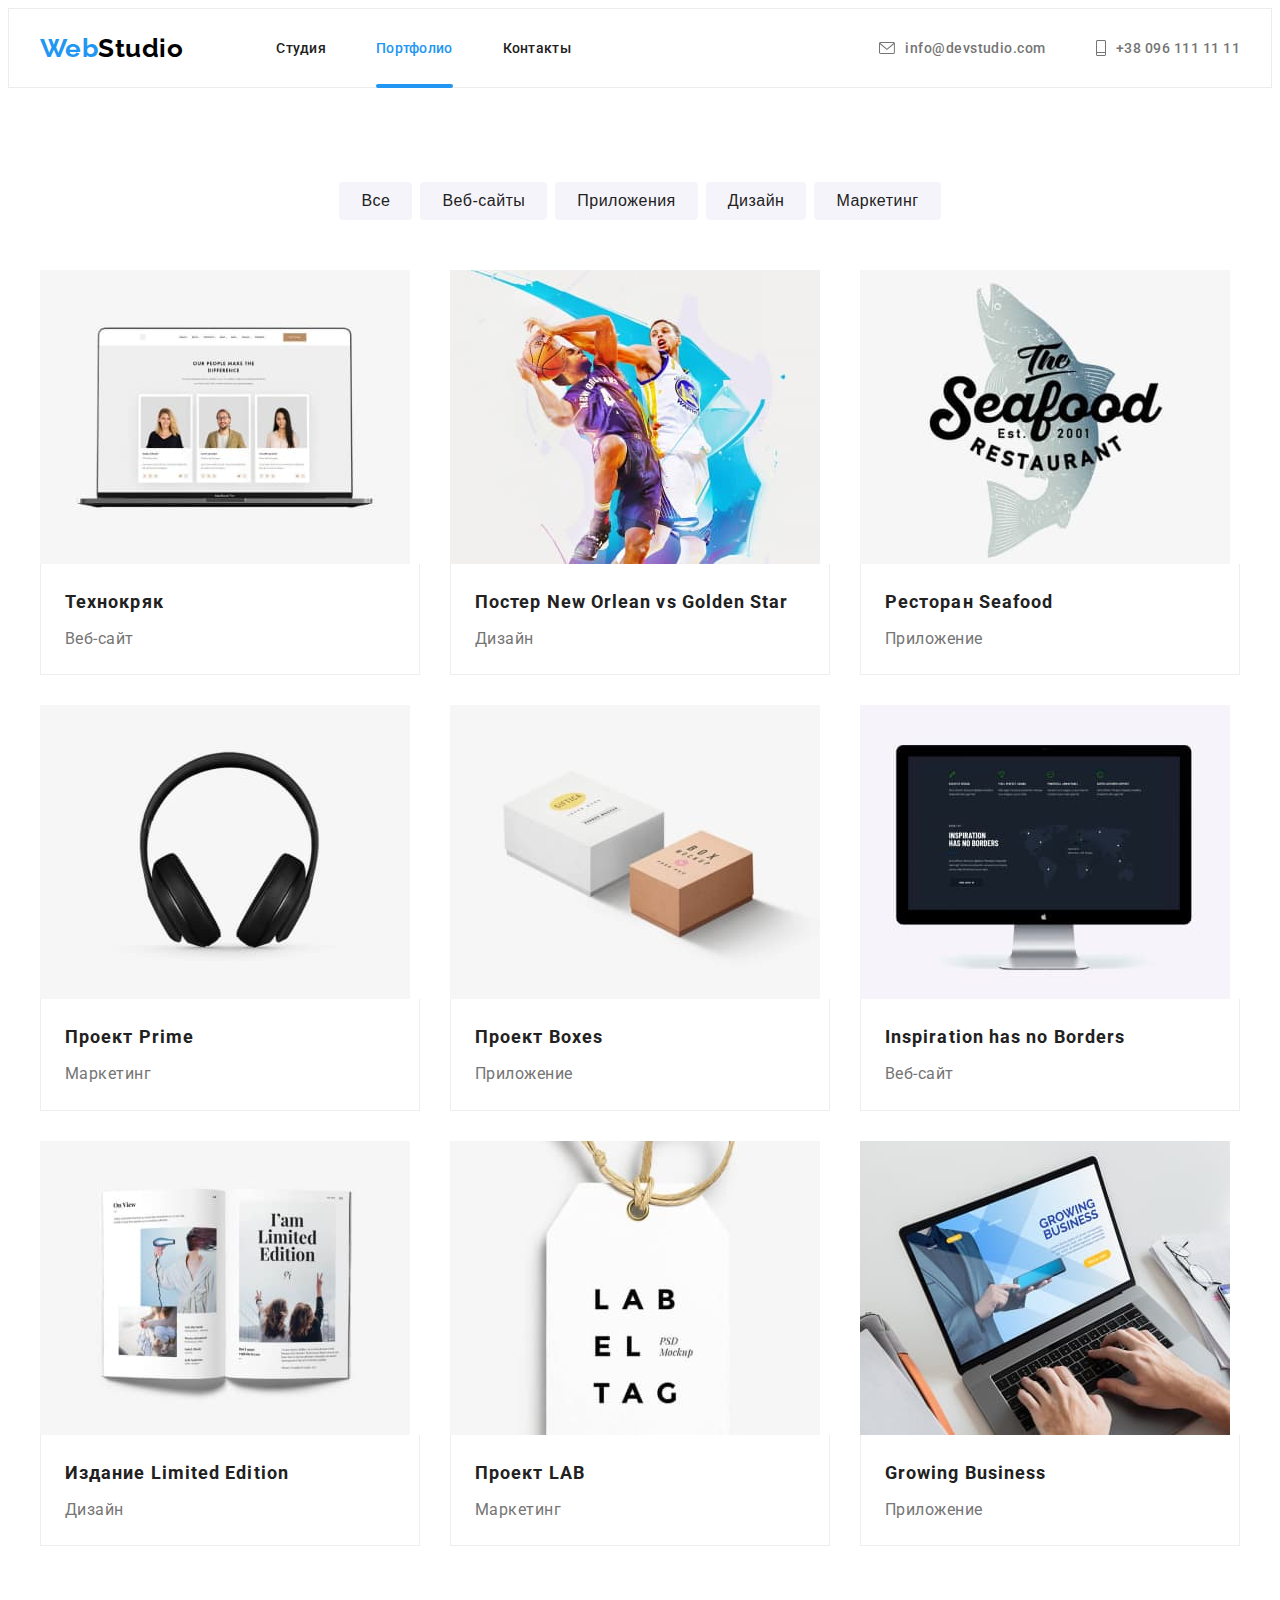
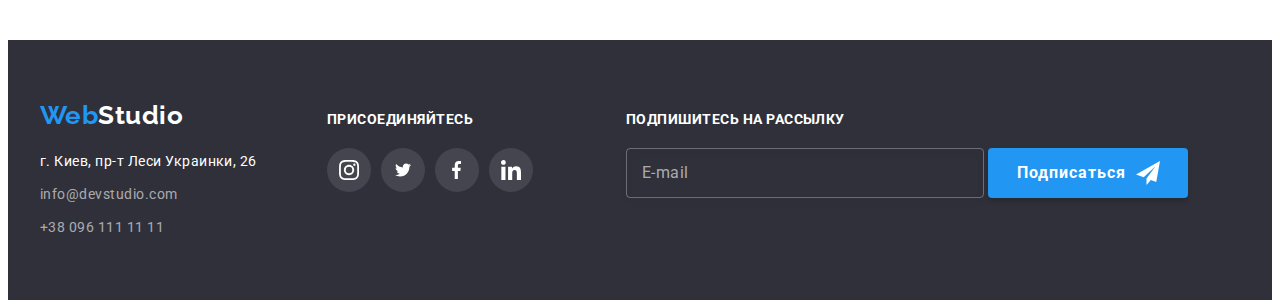
==== portfolio.html @ 3d997537 "v 0.83" ====
<!DOCTYPE html>
<html lang="ru">
  <head>
    <meta charset="UTF-8" />
    <meta http-equiv="X-UA-Compatible" content="IE=edge" />
    <meta name="viewport" content="width=device-width, initial-scale=1.0" />
    <title>Портфолио</title>
    <link rel="preconnect" href="https://fonts.gstatic.com" />
    <link
      href="https://fonts.googleapis.com/css2?family=Raleway:wght@700&family=Roboto:wght@400;500;700;900&display=swap"
      rel="stylesheet"
    />
    <link
      rel="stylesheet"
      href="https://cdnjs.cloudflare.com/ajax/libs/modern-normalize/1.0.0/modern-normalize.css"
      integrity="sha512-Zx6MlUMKSVJoQ+83OwhdILe8cSEsCzfqThJd7J/VA2UrK6Ctj85p+xzqfyuNXE5B1k25uUdmJ2OzItbBy9GHAQ=="
      crossorigin="anonymous"
    />
    <link rel="stylesheet" href="./css/main.min.css" />
  </head>
  <body>
    <header class="page-header">
      <div class="container page-header__container">
        <a class="logo page-header__logo" href="./" lang="en"
          ><span class="logo--color">Web</span>Studio</a
        >
        <nav>
          <ul class="navigation list">
            <li class="navigation__item">
              <a class="link" href="./index.html">Студия</a>
            </li>
            <li class="navigation__item">
              <a class="link active-menu" href="./portfolio.html">Портфолио</a>
            </li>
            <li class="navigation__item">
              <a class="link" href="">Контакты</a>
            </li>
          </ul>
        </nav>
        <ul class="list contact">
          <li class="contact__item">
            <a class="link contact__link" href="mailto:info@devstudio.com">
              <svg class="icon contact__icon" width="16" height="12">
                <use href="./images/icons.svg#envelope"></use>
              </svg>
              info@devstudio.com
            </a>
          </li>
          <li class="contact__item">
            <a class="link contact__link" href="tel:+380961111111">
              <svg class="icon contact__icon" width="10" height="16">
                <use href="./images/icons.svg#telephone"></use>
              </svg>
              +38 096 111 11 11
            </a>
          </li>
        </ul>
      </div>
    </header>
    <main>
      <section class="section section-portfolio">
        <div class="container">
          <h1 class="visually-hidden">Портфолио</h1>
          <!-- фильтр -->
          <ul class="filtr list">
            <li class="filtr__item">
              <button class="btn-common filtr__btn" type="button">Все</button>
            </li>
            <li class="filtr__item">
              <button class="btn-common filtr__btn" type="button">
                Веб-сайты
              </button>
            </li>
            <li class="filtr__item">
              <button class="btn-common filtr__btn" type="button">
                Приложения
              </button>
            </li>
            <li class="filtr__item">
              <button class="btn-common filtr__btn" type="button">
                Дизайн
              </button>
            </li>
            <li class="filtr__item">
              <button class="btn-common filtr__btn" type="button">
                Маркетинг
              </button>
            </li>
          </ul>
          <!-- Содержимое -->
          <ul class="cards list">
            <li class="cards__item">
              <a class="link portfolio__link" href="">
                <div class="portfolio__block-card">
                  <div class="portfolio__block-img">
                    <img
                      src="./images/Portfolio/Tehnokryak.jpg"
                      width="370"
                      height="294"
                      alt="Фотографии людей "
                    />
                    <div class="portfolio__thumb">
                      <p>
                        Технокряк это современная площадка распространения
                        коронавируса. Компании используют эту платформу для
                        цифрового шпионажа и атак на защищённые сервера
                        конкурентов.
                      </p>
                    </div>
                  </div>
                  <div class="portfolio__content">
                    <h2 class="portfolio__title">Технокряк</h2>
                    <p class="portfolio__category">Веб-сайт</p>
                  </div>
                </div>
              </a>
            </li>
            <li class="cards__item">
              <a class="link portfolio__link" href="">
                <div class="portfolio__block-card">
                  <div class="portfolio__block-img">
                    <img
                      src="./images/Portfolio/poster_New_Orlean_vs_Golden_Star.jpg"
                      width="370"
                      height="294"
                      alt="Два баскетбольных игрока борются за мяч"
                    />
                    <div class="portfolio__thumb">
                      <p></p>
                    </div>
                  </div>
                  <div class="portfolio__content">
                    <h2 class="portfolio__title">
                      Постер <span lang="en">New Orlean vs Golden Star</span>
                    </h2>
                    <p class="portfolio__category">Дизайн</p>
                  </div>
                </div>
              </a>
            </li>
            <li class="cards__item">
              <a class="link portfolio__link" href=""
                ><div class="portfolio__block-card">
                  <div class="portfolio__block-img">
                    <img
                      src="./images/Portfolio//restaurant_Seafood.jpg"
                      width="370"
                      height="294"
                      alt="Логотип ресторана"
                    />
                    <div class="portfolio__thumb">
                      <p></p>
                    </div>
                  </div>
                  <div class="portfolio__content">
                    <h2 class="portfolio__title">
                      Ресторан <span lang="en">Seafood</span>
                    </h2>
                    <p class="portfolio__category">Приложение</p>
                  </div>
                </div>
              </a>
            </li>
            <li class="cards__item">
              <a class="link portfolio__link" href=""
                ><div class="portfolio__block-card">
                  <div class="portfolio__block-img">
                    <img
                      src="./images/Portfolio/project_Prime.jpg"
                      width="370"
                      height="294"
                      alt="Изображены наушники"
                    />
                    <div class="portfolio__thumb">
                      <p></p>
                    </div>
                  </div>
                  <div class="portfolio__content">
                    <h2 class="portfolio__title">
                      Проект <span lang="en">Prime</span>
                    </h2>
                    <p class="portfolio__category">Маркетинг</p>
                  </div>
                </div>
              </a>
            </li>
            <li class="cards__item">
              <a class="link portfolio__link" href=""
                ><div class="portfolio__block-card">
                  <div class="portfolio__block-img">
                    <img
                      src="./images/Portfolio/project_Boxes.jpg"
                      width="370"
                      height="294"
                      alt="Изображены две коробки"
                    />
                    <div class="portfolio__thumb">
                      <p></p>
                    </div>
                  </div>
                  <div class="portfolio__content">
                    <h2 class="portfolio__title">
                      Проект <span lang="en">Boxes</span>
                    </h2>
                    <p class="portfolio__category">Приложение</p>
                  </div>
                </div>
              </a>
            </li>
            <li class="cards__item">
              <a class="link portfolio__link" href=""
                ><div class="portfolio__block-card">
                  <div class="portfolio__block-img">
                    <img
                      src="./images/Portfolio/Inspiration_has_no_Borders.jpg"
                      width="370"
                      height="294"
                      alt="Изображение монитора с открытым сайтом на экране"
                    />
                    <div class="portfolio__thumb">
                      <p></p>
                    </div>
                  </div>
                  <div class="portfolio__content">
                    <h2 class="portfolio__title" lang="en">
                      Inspiration has no Borders
                    </h2>
                    <p class="portfolio__category">Веб-сайт</p>
                  </div>
                </div>
              </a>
            </li>
            <li class="cards__item">
              <a class="link portfolio__link" href=""
                ><div class="portfolio__block-card">
                  <div class="portfolio__block-img">
                    <img
                      src="./images/Portfolio/publication_Limited_Edition.jpg"
                      width="370"
                      height="294"
                      alt="Изображение каталога"
                    />
                    <div class="portfolio__thumb">
                      <p></p>
                    </div>
                  </div>
                  <div class="portfolio__content">
                    <h2 class="portfolio__title">
                      Издание <span lang="en">Limited Edition</span>
                    </h2>
                    <p class="portfolio__category">Дизайн</p>
                  </div>
                </div>
              </a>
            </li>
            <li class="cards__item">
              <a class="link portfolio__link" href=""
                ><div class="portfolio__block-card">
                  <div class="portfolio__block-img">
                    <img
                      src="./images/Portfolio/project_LAB.jpg"
                      width="370"
                      height="294"
                      alt="Избражена бирка с названием проекта"
                    />
                    <div class="portfolio__thumb">
                      <p></p>
                    </div>
                  </div>
                  <div class="portfolio__content">
                    <h2 class="portfolio__title">
                      Проект <span lang="en">LAB</span>
                    </h2>
                    <p class="portfolio__category">Маркетинг</p>
                  </div>
                </div>
              </a>
            </li>
            <li class="cards__item">
              <a class="link portfolio__link" href=""
                ><div class="portfolio__block-card">
                  <div class="portfolio__block-img">
                    <img
                      src="./images/Portfolio/Growing_Business.jpg"
                      width="370"
                      height="294"
                      alt="Изображен ноутбук, а на экране открыт сайт компании"
                    />
                    <div class="portfolio__thumb">
                      <p></p>
                    </div>
                  </div>
                  <div class="portfolio__content">
                    <h2 class="portfolio__title" lang="en">Growing Business</h2>
                    <p class="portfolio__category">Приложение</p>
                  </div>
                </div>
              </a>
            </li>
          </ul>
        </div>
      </section>
    </main>
    <footer class="page-footer">
      <div class="container">
        <div>
          <a class="logo page-footer__logo" href="./index.html" lang="en"
            ><span class="logo--color">Web</span>Studio</a
          >
          <address>
            <ul class="list contact footer-contact">
              <li class="footer-contact__item">
                <a
                  class="link contact-map"
                  href="https://goo.gl/maps/H5AMoXvv3MAQ1Tp27"
                  target="_blank"
                  rel="noopener noreferrer"
                  >г. Киев, пр-т Леси Украинки, 26</a
                >
              </li>
              <li class="footer-contact__item">
                <a class="link" href="mailto:info@devstudio.com"
                  >info@devstudio.com</a
                >
              </li>
              <li class="footer-contact__item">
                <a class="link" href="tel:+380961111111">+38 096 111 11 11</a>
              </li>
            </ul>
          </address>
        </div>
        <div class="page-footer__join">
          <span class="upper-case page-footer__title">Присоединяйтесь</span>
          <ul class="social-links list">
            <li class="social-links__item">
              <a class="social-links__link link" href="">
                <svg class="icon section-team__icon" width="20" height="20">
                  <use href="./images/icons.svg#instagram"></use>
                </svg>
              </a>
            </li>
            <li class="social-links__item">
              <a class="social-links__link link" href="">
                <svg class="icon section-team__icon" width="20" height="16">
                  <use href="./images/icons.svg#twitter"></use>
                </svg>
              </a>
            </li>
            <li class="social-links__item">
              <a class="social-links__link link" href="">
                <svg class="icon section-team__icon" width="10" height="20">
                  <use href="./images/icons.svg#facebook"></use>
                </svg>
              </a>
            </li>
            <li class="social-links__item">
              <a class="social-links__link link" href="">
                <svg class="icon section-team__icon" width="20" height="20">
                  <use href="./images/icons.svg#linkedin"></use>
                </svg>
              </a>
            </li>
          </ul>
        </div>
        <div class="page-footer__subscribe">
          <span class="upper-case page-footer__title"
            >Подпишитесь на рассылку</span
          >
          <form class="subscribe__form">
            <label
              ><span class="subscribe__label subscribe__text">E-mail</span>
              <input
                type="email"
                name="subscribe"
                autocomplete="off"
                class="subscribe__field subscribe__text"
              />
            </label>
            <button type="submit" class="btn-accent">
              Подписаться
              <svg class="icon" width="24" height="24">
                <use href="./images/icons.svg#send"></use>
              </svg>
            </button>
          </form>
        </div>
      </div>
    </footer>
  </body>
</html>
---- css/main.min.css ----
.visually-hidden{position:absolute !important;clip:rect(1px 1px 1px 1px);clip:rect(1px, 1px, 1px, 1px);padding:0 !important;border:0 !important;height:1px !important;width:1px !important;overflow:hidden}html{-webkit-box-sizing:border-box;box-sizing:border-box}*::after,*::before{-webkit-box-sizing:inherit;box-sizing:inherit}body{font-family:'Roboto', 'arial', sans-serif;letter-spacing:0.03em;color:#757575}h1,h2,h3,h4,h5,h6,p{margin-top:0;margin-bottom:0}img{display:block;max-width:100%;height:auto}.list{padding-left:0;margin:0;list-style:none;font-style:normal}.link{text-decoration:none;color:inherit;-webkit-transition:color 250ms cubic-bezier(0.4, 0, 0.2, 1);transition:color 250ms cubic-bezier(0.4, 0, 0.2, 1)}.container{width:1200px;margin:0 auto;padding:0 15px}.upper-case{text-transform:uppercase}.btn-common{padding:6px 22px;min-height:38px;font-weight:500;font-size:16px;line-height:1.62;letter-spacing:0.03em;cursor:pointer;color:#212121;border:none;border-radius:4px;-webkit-transition:color 250ms cubic-bezier(0.4, 0, 0.2, 1);transition:color 250ms cubic-bezier(0.4, 0, 0.2, 1);background-color:#f5f4fa}.btn-common:focus,.btn-common:hover{color:#2196f3}.btn-accent{display:-webkit-inline-box;display:-ms-inline-flexbox;display:inline-flex;-webkit-box-align:center;-ms-flex-align:center;align-items:center;-webkit-box-pack:center;-ms-flex-pack:center;justify-content:center;padding:10px 0;width:200px;height:50px;font-family:Roboto;font-weight:700;font-size:16px;line-height:1.87;letter-spacing:0.06em;cursor:pointer;color:#ffffff;background-color:#2196f3;-webkit-box-shadow:0px 4px 4px rgba(0,0,0,0.15);box-shadow:0px 4px 4px rgba(0,0,0,0.15);border:none;border-radius:4px}.active-menu{position:relative;color:#2196f3}.active-menu::after{position:absolute;top:100%;left:0;content:'';width:100%;height:4px;background-color:#2196f3;border-radius:2px}.section{padding-top:94px;padding-bottom:94px}.icon{fill:currentColor;color:#afb1b8;-webkit-transition:color 250ms cubic-bezier(0.4, 0, 0.2, 1);transition:color 250ms cubic-bezier(0.4, 0, 0.2, 1)}.cards{display:-webkit-box;display:-ms-flexbox;display:flex;-webkit-box-align:center;-ms-flex-align:center;align-items:center;-webkit-box-pack:center;-ms-flex-pack:center;justify-content:center;-ms-flex-wrap:wrap;flex-wrap:wrap;margin-top:-30px;margin-left:-30px}.cards__item{margin-top:30px;margin-left:30px;-ms-flex-preferred-size:calc((100% - 90px) / 3);flex-basis:calc((100% - 90px) / 3)}.social-links{display:-webkit-box;display:-ms-flexbox;display:flex;-webkit-box-align:center;-ms-flex-align:center;align-items:center;-webkit-box-pack:center;-ms-flex-pack:center;justify-content:center}.social-links .link{display:-webkit-inline-box;display:-ms-inline-flexbox;display:inline-flex;-webkit-box-align:center;-ms-flex-align:center;align-items:center;-webkit-box-pack:center;-ms-flex-pack:center;justify-content:center;width:44px;height:44px;border-radius:50%;-webkit-transition:background-color 250ms cubic-bezier(0.4, 0, 0.2, 1);transition:background-color 250ms cubic-bezier(0.4, 0, 0.2, 1)}.social-links .link:hover,.social-links .link:focus{background-color:#2196f3;border-radius:50%}.social-links__item:not(:last-child){margin-right:10px}.logo{font-family:'Raleway', sans-serif;font-weight:700;font-size:26px;line-height:1.17;text-decoration:none}.logo--color{color:#2196f3}.navigation{display:-webkit-box;display:-ms-flexbox;display:flex;font-weight:500;font-size:14px;line-height:1.17;letter-spacing:0.02em;color:#212121}.navigation__item .link{padding:28px 0}.navigation__item:not(:last-child){margin-right:50px}.contact{display:-webkit-box;display:-ms-flexbox;display:flex;margin-left:auto;font-size:14px;font-weight:500;line-height:1.17}.contact__item{display:-webkit-box;display:-ms-flexbox;display:flex;-webkit-box-align:center;-ms-flex-align:center;align-items:center;-webkit-box-pack:center;-ms-flex-pack:center;justify-content:center}.contact__item:not(:last-child){margin-right:50px}.contact__link{display:-webkit-box;display:-ms-flexbox;display:flex;-webkit-box-align:center;-ms-flex-align:center;align-items:center;-webkit-box-pack:center;-ms-flex-pack:center;justify-content:center}.contact__link:hover,.contact__link:focus{color:#2196f3}.contact__icon{color:#757575;margin-right:10px}.contact__link:hover .contact__icon,.contact__link:focus .contact__icon{color:#2196f3}.contact__link:hover .contact__icon,.contact__link:focus .contact__icon{color:#2196f3}.page-header{border:1px solid #ececec;background-color:#ffffff}.page-header__container{display:-webkit-box;display:-ms-flexbox;display:flex;padding-top:24px;padding-bottom:24px;-webkit-box-align:center;-ms-flex-align:center;align-items:center}.page-header__logo{margin-right:93px;color:#000000}.page-footer__join{-ms-flex-preferred-size:206px;flex-basis:206px;margin-left:70px}.page-footer__join .social-links{margin-top:20px}.page-footer__join .social-links__item{background-color:rgba(255,255,255,0.1);border-radius:50%}.page-footer__subscribe{-ms-flex-preferred-size:570px;flex-basis:570px;margin-left:93px}.subscribe__form{position:relative;margin-top:20px}.subscribe__field{padding-left:79px;width:358px;height:50px;background:transparent;border:1px solid rgba(255,255,255,0.3);-webkit-box-sizing:border-box;box-sizing:border-box;-webkit-filter:drop-shadow(0px 4px 4px rgba(0,0,0,0.15));filter:drop-shadow(0px 4px 4px rgba(0,0,0,0.15));border-radius:4px;outline:none}.subscribe__label{position:absolute;top:0;left:0;-webkit-transform:translate(16px, 15px);transform:translate(16px, 15px)}.subscribe__text{font-size:16px;line-height:1.25;color:rgba(255,255,255,0.6)}.subscribe__form .icon{margin-left:10px}.page-footer{padding:60px 0;background-color:#2f303a}.page-footer .container{display:-webkit-box;display:-ms-flexbox;display:flex;-webkit-box-align:baseline;-ms-flex-align:baseline;align-items:baseline}.page-footer .icon{color:#ffffff}.page-footer__title{font-weight:bold;font-size:14px;line-height:16px;letter-spacing:1.14;color:#ffffff}.page-footer__logo{display:block;margin-bottom:20px;color:#ffffff}.footer-contact{display:-webkit-box;display:-ms-flexbox;display:flex;-webkit-box-orient:vertical;-webkit-box-direction:normal;-ms-flex-direction:column;flex-direction:column;font-weight:400;line-height:1.71;color:rgba(255,255,255,0.6)}.footer-contact__item:not(:last-child){margin-bottom:9px}.contact-map{color:#ffffff}.banner{display:-webkit-box;display:-ms-flexbox;display:flex;-webkit-box-align:center;-ms-flex-align:center;align-items:center;-webkit-box-pack:center;-ms-flex-pack:center;justify-content:center;padding:200px 0;text-align:center;max-width:1600px;height:600px;background-image:-webkit-gradient(linear, left top, right top, from(rgba(47,48,58,0.4)), to(rgba(47,48,58,0.4))),url("../images/banner.jpg");background-image:linear-gradient(to right, rgba(47,48,58,0.4), rgba(47,48,58,0.4)),url("../images/banner.jpg");background-position:center;background-size:cover;background-color:#2f303a}.banner .btn-accent{margin-top:30px}.studio-title__h1{max-width:696px;margin:0 auto;font-weight:900;font-size:44px;line-height:1.36;letter-spacing:0.06em;color:#ffffff}.studio-title__h2{margin-bottom:50px;font-size:36px;line-height:1.17;text-align:center;color:#212121}.studio-title__h3{font-size:14px;line-height:1.17;color:#212121}.section-advantages{padding-bottom:0px}.section-advantages .cards__item{-ms-flex-preferred-size:calc((100% - 120px) / 4);flex-basis:calc((100% - 120px) / 4)}.section-advantages__cards-thumb{padding:25px 0;margin-bottom:30px;max-width:270px;text-align:center;background-color:#f5f4fa}.section-advantages__cards-text{margin-top:10px;font-size:14px;line-height:1.71}.section-working .cards__item{position:relative}.section-working__thumb{position:absolute;left:0;bottom:0;padding:27px 0;width:100%;text-align:center;color:#ffffff;background-color:rgba(47,48,58,0.8)}.section-team{background-color:#f5f4fa}.section-team .studio-title__h3{margin-bottom:10px;text-align:center;font-weight:500;font-size:16px}.section-team .cards__item{-ms-flex-preferred-size:calc((100% - 120px) / 4);flex-basis:calc((100% - 120px) / 4);-webkit-box-shadow:0px 1px 3px rgba(0,0,0,0.12),0px 1px 1px rgba(0,0,0,0.14),0px 2px 1px rgba(0,0,0,0.2);box-shadow:0px 1px 3px rgba(0,0,0,0.12),0px 1px 1px rgba(0,0,0,0.14),0px 2px 1px rgba(0,0,0,0.2);border-radius:0px 0px 4px 4px;background-color:#ffffff}.section-team .link:hover .icon,.section-team .link:focus .icon{color:#ffffff}.section-team__block-info{padding:30px 32px}.section-team__text{margin-bottom:16px;text-align:center;font-size:16px;line-height:1.17}.section-clients .cards__item{-ms-flex-preferred-size:calc((100% - 180px) / 6);flex-basis:calc((100% - 180px) / 6)}.section-clients .link{display:-webkit-box;display:-ms-flexbox;display:flex;-webkit-box-align:center;-ms-flex-align:center;align-items:center;-webkit-box-pack:center;-ms-flex-pack:center;justify-content:center;padding:16px 0;border:1px solid #afb1b8;border-radius:4px;-webkit-transition:border-color 250ms cubic-bezier(0.4, 0, 0.2, 1);transition:border-color 250ms cubic-bezier(0.4, 0, 0.2, 1)}.section-clients .link:hover,.section-clients .link:focus{border-color:#2196f3}.section-clients .link:hover .icon,.section-clients .link:focus .icon{color:#2196f3}.backdrop{position:fixed;top:0;left:0;width:100%;height:100%;background:rgba(0,0,0,0.2);-webkit-transition:opacity,visibility,1000ms,1000ms cubic-bezier(0.4, 0, 0.2, 1),-webkit-transform 1000ms;transition:opacity,visibility,1000ms,1000ms cubic-bezier(0.4, 0, 0.2, 1),-webkit-transform 1000ms;transition:opacity,visibility,transform 1000ms,1000ms,1000ms cubic-bezier(0.4, 0, 0.2, 1);transition:opacity,visibility,transform 1000ms,1000ms,1000ms cubic-bezier(0.4, 0, 0.2, 1),-webkit-transform 1000ms}.backdrop.is-hidden{visibility:hidden;opacity:0;pointer-events:none;-webkit-transform:scale(0) rotate(-360deg);transform:scale(0) rotate(-360deg)}.modal{position:absolute;top:50%;left:50%;-webkit-transform:translate(-50%, -50%);transform:translate(-50%, -50%);padding:40px;width:528px;min-height:581px;background:#ffffff;-webkit-box-shadow:0px 1px 3px rgba(0,0,0,0.12),0px 1px 1px rgba(0,0,0,0.14),0px 2px 1px rgba(0,0,0,0.2);box-shadow:0px 1px 3px rgba(0,0,0,0.12),0px 1px 1px rgba(0,0,0,0.14),0px 2px 1px rgba(0,0,0,0.2);border-radius:4px}.modal .btn-accent{display:block;margin:0 auto;margin-top:30px;background:#2196f3;-webkit-box-shadow:none;box-shadow:none;-webkit-transition:-webkit-transform 250ms cubic-bezier(0.4, 0, 0.2, 1);transition:-webkit-transform 250ms cubic-bezier(0.4, 0, 0.2, 1);transition:transform 250ms cubic-bezier(0.4, 0, 0.2, 1);transition:transform 250ms cubic-bezier(0.4, 0, 0.2, 1), -webkit-transform 250ms cubic-bezier(0.4, 0, 0.2, 1)}.modal .btn-accent:hover,.modal .btn-accent:focus{background:#188ce8;-webkit-box-shadow:0px 4px 4px rgba(0,0,0,0.15);box-shadow:0px 4px 4px rgba(0,0,0,0.15);outline:none}.modal__btn{display:-webkit-box;display:-ms-flexbox;display:flex;-webkit-box-align:center;-ms-flex-align:center;align-items:center;-webkit-box-pack:center;-ms-flex-pack:center;justify-content:center;position:absolute;top:8px;right:8px;width:30px;height:30px;background:#ffffff;border:1px solid rgba(0,0,0,0.1);border-radius:50%;cursor:pointer;-webkit-transition:-webkit-transform 250ms cubic-bezier(0.4, 0, 0.2, 1);transition:-webkit-transform 250ms cubic-bezier(0.4, 0, 0.2, 1);transition:transform 250ms cubic-bezier(0.4, 0, 0.2, 1);transition:transform 250ms cubic-bezier(0.4, 0, 0.2, 1), -webkit-transform 250ms cubic-bezier(0.4, 0, 0.2, 1);outline:none}.icon__close{color:#000000}.modal__btn:hover .icon__close,.modal__btn:focus .icon__close{color:#2196f3}.modal__title{margin-bottom:12px;font-weight:bold;font-size:20px;line-height:1.15;text-align:center;color:#212121}.modal-form__list{margin-bottom:20px;font-size:12px;line-height:1.17;letter-spacing:0.01em;color:#757575}.modal-form__label{position:relative}.modal-form__label .icon{position:absolute;bottom:0;left:0;-webkit-transform:translate(12px, 2px);transform:translate(12px, 2px);color:#000000;-webkit-transition:-webkit-transform 250ms cubic-bezier(0.4, 0, 0.2, 1);transition:-webkit-transform 250ms cubic-bezier(0.4, 0, 0.2, 1);transition:transform 250ms cubic-bezier(0.4, 0, 0.2, 1);transition:transform 250ms cubic-bezier(0.4, 0, 0.2, 1), -webkit-transform 250ms cubic-bezier(0.4, 0, 0.2, 1)}.modal-form__field{margin-top:4px;padding-left:42px;width:100%;height:40px;border:1px solid rgba(33,33,33,0.2);-webkit-box-sizing:border-box;box-sizing:border-box;border-radius:4px;cursor:pointer;-webkit-transition:-webkit-transform 250ms cubic-bezier(0.4, 0, 0.2, 1);transition:-webkit-transform 250ms cubic-bezier(0.4, 0, 0.2, 1);transition:transform 250ms cubic-bezier(0.4, 0, 0.2, 1);transition:transform 250ms cubic-bezier(0.4, 0, 0.2, 1), -webkit-transform 250ms cubic-bezier(0.4, 0, 0.2, 1);outline:none}.modal-form__field:focus{border:1px solid #2196f3}.modal-form__field:focus ~ .icon{color:#2196f3}.modal-form__item:not(:last-child){margin-bottom:10px}.modal-form__comment{padding:12px 16px;width:100%;height:120px;resize:none;letter-spacing:0.01em}.checkbox__label{display:-webkit-box;display:-ms-flexbox;display:flex;-webkit-box-align:center;-ms-flex-align:center;align-items:center;-webkit-box-pack:center;-ms-flex-pack:center;justify-content:center;margin:0 auto;position:relative;width:-webkit-fit-content;width:-moz-fit-content;width:fit-content;font-size:14px;line-height:1.71;cursor:pointer}.checkbox__label .link{text-decoration:underline;color:#2196f3}.checkbox{position:absolute !important;clip:rect(1px 1px 1px 1px);clip:rect(1px, 1px, 1px, 1px);padding:0 !important;border:0 !important;height:1px !important;width:1px !important;overflow:hidden}.checkbox__custom{margin-right:8px;width:16px;height:15px;background-color:#ffffff;border:2px solid #212121;border-radius:2px}.checkbox:focus ~ .checkbox__custom{-webkit-box-shadow:0 0 0 2px #2196f3;box-shadow:0 0 0 2px #2196f3}.checkbox:checked ~ .checkbox__custom{opacity:0}.checkbox__sign{position:absolute;top:50%;left:0;-webkit-transform:translate(0, -50%);transform:translate(0, -50%);background:#2196f3;border-radius:2px;opacity:0;-webkit-transition:-webkit-transform 250ms cubic-bezier(0.4, 0, 0.2, 1);transition:-webkit-transform 250ms cubic-bezier(0.4, 0, 0.2, 1);transition:transform 250ms cubic-bezier(0.4, 0, 0.2, 1);transition:transform 250ms cubic-bezier(0.4, 0, 0.2, 1), -webkit-transform 250ms cubic-bezier(0.4, 0, 0.2, 1)}.checkbox:focus ~ .checkbox__sign{-webkit-box-shadow:0 0 0 2px #000000;box-shadow:0 0 0 2px #000000}.checkbox:checked ~ .checkbox__sign{opacity:1}.portfolio__title{margin-bottom:4px;font-size:18px;line-height:2;letter-spacing:0.06em;color:#212121}.portfolio__category{font-size:16px;line-height:1.88;color:#757575}.portfolio__content{padding:20px 24px;border:1px solid #eeeeee;border-top:none;background-color:#ffffff}.filtr{display:-webkit-box;display:-ms-flexbox;display:flex;-webkit-box-align:center;-ms-flex-align:center;align-items:center;-webkit-box-pack:center;-ms-flex-pack:center;justify-content:center;margin-bottom:50px}.filtr__btn{-webkit-transition:-webkit-box-shadow 250ms cubic-bezier(0.4, 0, 0.2, 1);transition:-webkit-box-shadow 250ms cubic-bezier(0.4, 0, 0.2, 1);transition:box-shadow 250ms cubic-bezier(0.4, 0, 0.2, 1);transition:box-shadow 250ms cubic-bezier(0.4, 0, 0.2, 1), -webkit-box-shadow 250ms cubic-bezier(0.4, 0, 0.2, 1)}.filtr__btn:hover,.filtr__btn:focus{-webkit-box-shadow:0px 3px 1px rgba(0,0,0,0.1),0px 1px 2px rgba(0,0,0,0.08),0px 2px 2px rgba(0,0,0,0.12);box-shadow:0px 3px 1px rgba(0,0,0,0.1),0px 1px 2px rgba(0,0,0,0.08),0px 2px 2px rgba(0,0,0,0.12)}.filtr__item:not(:last-child){margin-right:8px}.section-portfolio .cards__item{-webkit-transition:-webkit-box-shadow 250ms cubic-bezier(0.4, 0, 0.2, 1);transition:-webkit-box-shadow 250ms cubic-bezier(0.4, 0, 0.2, 1);transition:box-shadow 250ms cubic-bezier(0.4, 0, 0.2, 1);transition:box-shadow 250ms cubic-bezier(0.4, 0, 0.2, 1), -webkit-box-shadow 250ms cubic-bezier(0.4, 0, 0.2, 1)}.portfolio__block-img{position:relative;overflow:hidden}.portfolio__thumb{position:absolute;top:100%;left:0;-webkit-transition:-webkit-transform 250ms cubic-bezier(0.4, 0, 0.2, 1);transition:-webkit-transform 250ms cubic-bezier(0.4, 0, 0.2, 1);transition:transform 250ms cubic-bezier(0.4, 0, 0.2, 1);transition:transform 250ms cubic-bezier(0.4, 0, 0.2, 1), -webkit-transform 250ms cubic-bezier(0.4, 0, 0.2, 1);padding:63px 24px;width:100%;height:100%;font-size:18px;line-height:1.56;letter-spacing:0.03em;color:#ffffff;background:rgba(33,150,243,0.9)}.portfolio__link:hover .portfolio__thumb,.portfolio__link:focus .portfolio__thumb{-webkit-transform:translateY(-100%);transform:translateY(-100%)}.portfolio__link:hover .portfolio__block-card,.portfolio__link:focus .portfolio__block-card{-webkit-box-shadow:0px 1px 1px rgba(0,0,0,0.12),0px 4px 4px rgba(0,0,0,0.06),1px 4px 6px rgba(0,0,0,0.16);box-shadow:0px 1px 1px rgba(0,0,0,0.12),0px 4px 4px rgba(0,0,0,0.06),1px 4px 6px rgba(0,0,0,0.16)}
/*# sourceMappingURL=main.min.css.map */
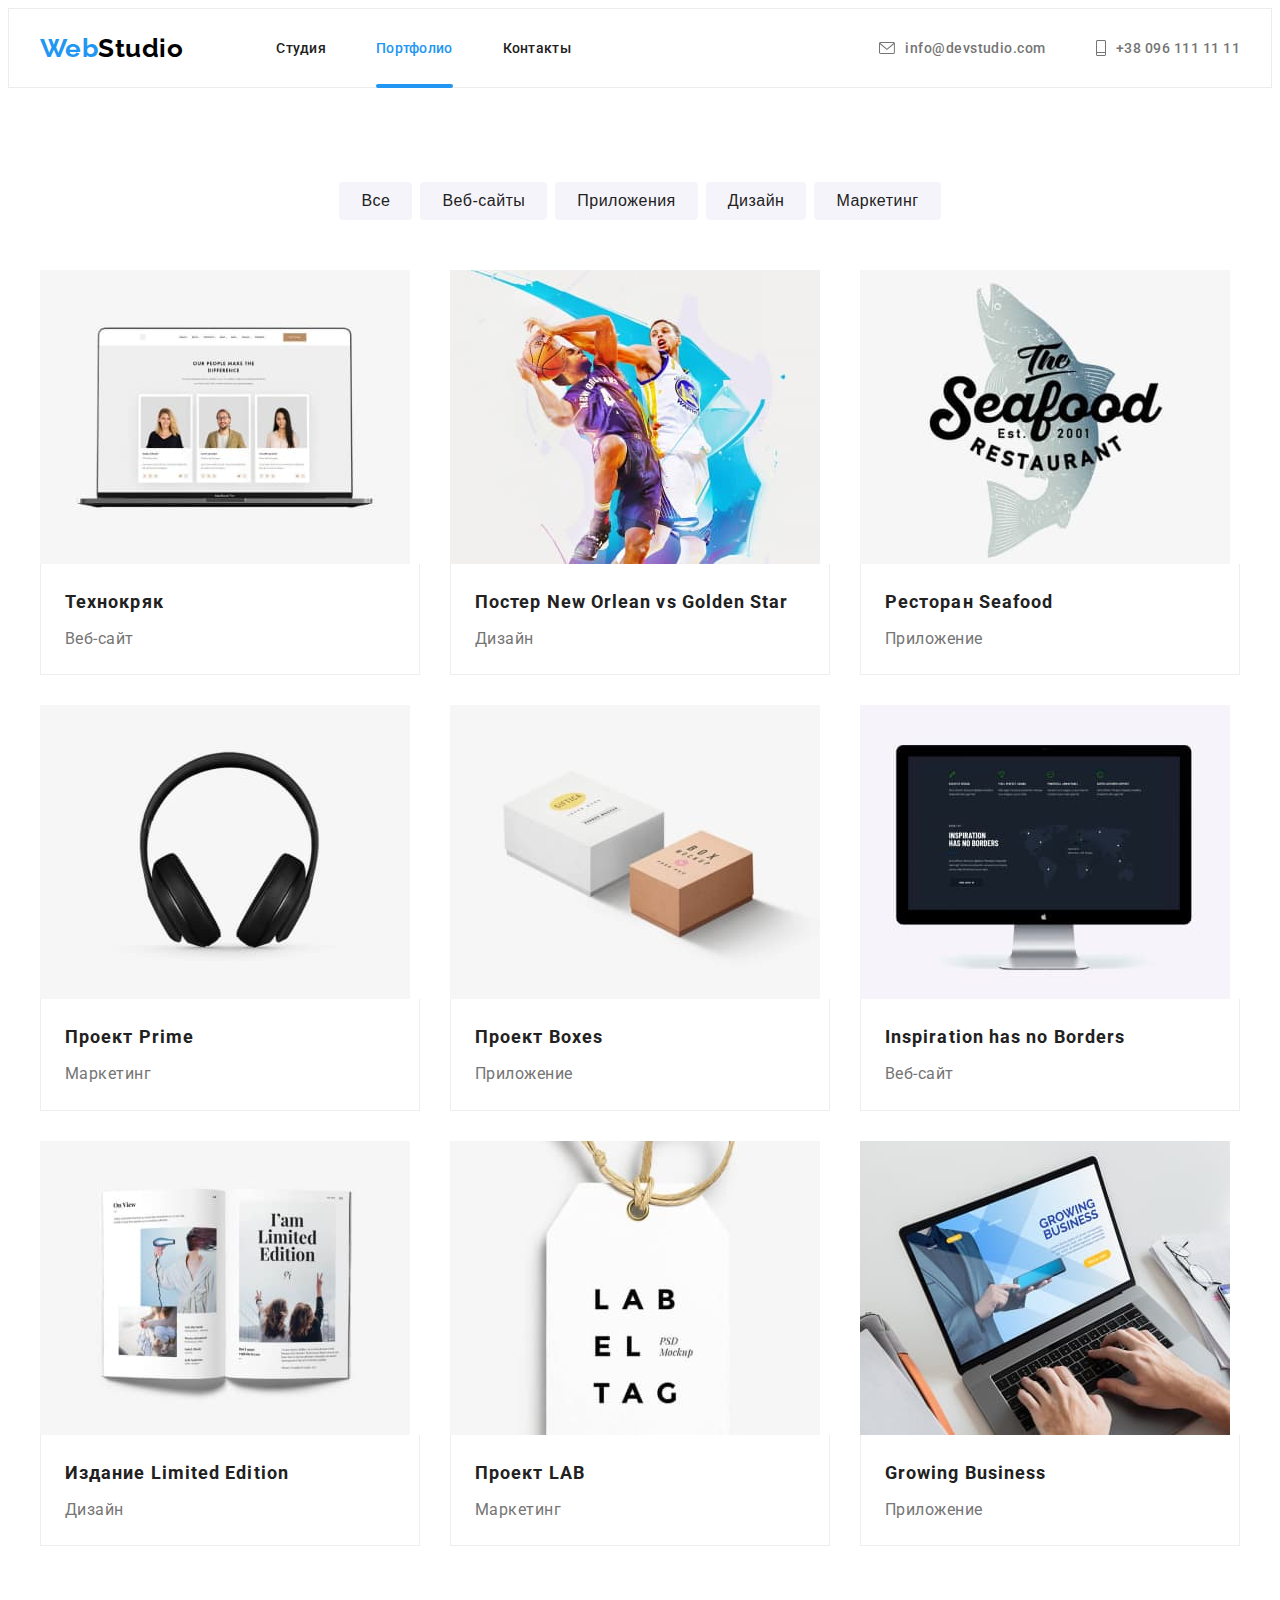
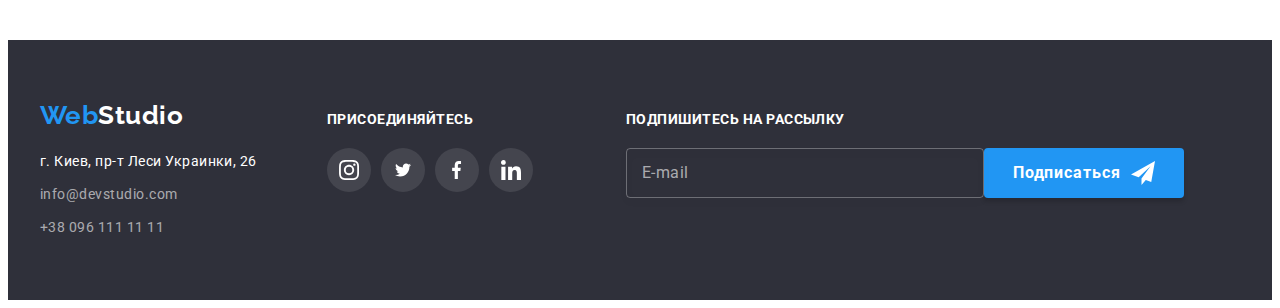
==== commit cf2e57ca: "v 0.99" ====
--- a/portfolio.html
+++ b/portfolio.html
@@ -20,35 +20,39 @@
   </head>
   <body>
     <header class="page-header">
-      <div class="container page-header__container">
-        <a class="logo page-header__logo" href="./" lang="en"
-          ><span class="logo--color">Web</span>Studio</a
+      <div class="page-header__container">
+        <a class="page-header__logo" href="./" lang="en"
+          >Web<span class="page-header__logo--color">Studio</span></a
         >
         <nav>
-          <ul class="navigation list">
+          <ul class="navigation__list">
             <li class="navigation__item">
-              <a class="link" href="./index.html">Студия</a>
+              <a class="navigation__link" href="./index.html">Студия</a>
             </li>
             <li class="navigation__item">
-              <a class="link active-menu" href="./portfolio.html">Портфолио</a>
+              <a
+                class="navigation__link navigation__link--selected"
+                href="./portfolio.html"
+                >Портфолио</a
+              >
             </li>
             <li class="navigation__item">
-              <a class="link" href="">Контакты</a>
+              <a class="navigation__link" href="">Контакты</a>
             </li>
           </ul>
         </nav>
-        <ul class="list contact">
+        <ul class="contact__list">
           <li class="contact__item">
-            <a class="link contact__link" href="mailto:info@devstudio.com">
-              <svg class="icon contact__icon" width="16" height="12">
+            <a class="contact__link" href="mailto:info@devstudio.com">
+              <svg class="contact__icon" width="16" height="12">
                 <use href="./images/icons.svg#envelope"></use>
               </svg>
               info@devstudio.com
             </a>
           </li>
           <li class="contact__item">
-            <a class="link contact__link" href="tel:+380961111111">
-              <svg class="icon contact__icon" width="10" height="16">
+            <a class="contact__link" href="tel:+380961111111">
+              <svg class="contact__icon" width="10" height="16">
                 <use href="./images/icons.svg#telephone"></use>
               </svg>
               +38 096 111 11 11
@@ -58,39 +62,31 @@
       </div>
     </header>
     <main>
-      <section class="section section-portfolio">
-        <div class="container">
+      <section class="portfolio">
+        <div class="portfolio__container">
           <h1 class="visually-hidden">Портфолио</h1>
           <!-- фильтр -->
-          <ul class="filtr list">
-            <li class="filtr__item">
-              <button class="btn-common filtr__btn" type="button">Все</button>
-            </li>
-            <li class="filtr__item">
-              <button class="btn-common filtr__btn" type="button">
-                Веб-сайты
-              </button>
-            </li>
-            <li class="filtr__item">
-              <button class="btn-common filtr__btn" type="button">
-                Приложения
-              </button>
-            </li>
-            <li class="filtr__item">
-              <button class="btn-common filtr__btn" type="button">
-                Дизайн
-              </button>
-            </li>
-            <li class="filtr__item">
-              <button class="btn-common filtr__btn" type="button">
-                Маркетинг
-              </button>
+          <ul class="filtr__list">
+            <li class="filtr__item">
+              <button class="filtr__btn" type="button">Все</button>
+            </li>
+            <li class="filtr__item">
+              <button class="filtr__btn" type="button">Веб-сайты</button>
+            </li>
+            <li class="filtr__item">
+              <button class="filtr__btn" type="button">Приложения</button>
+            </li>
+            <li class="filtr__item">
+              <button class="filtr__btn" type="button">Дизайн</button>
+            </li>
+            <li class="filtr__item">
+              <button class="filtr__btn" type="button">Маркетинг</button>
             </li>
           </ul>
           <!-- Содержимое -->
-          <ul class="cards list">
-            <li class="cards__item">
-              <a class="link portfolio__link" href="">
+          <ul class="portfolio__list">
+            <li class="portfolio__item">
+              <a class="portfolio__link" href="">
                 <div class="portfolio__block-card">
                   <div class="portfolio__block-img">
                     <img
@@ -115,8 +111,8 @@
                 </div>
               </a>
             </li>
-            <li class="cards__item">
-              <a class="link portfolio__link" href="">
+            <li class="portfolio__item">
+              <a class="portfolio__link" href="">
                 <div class="portfolio__block-card">
                   <div class="portfolio__block-img">
                     <img
@@ -138,8 +134,8 @@
                 </div>
               </a>
             </li>
-            <li class="cards__item">
-              <a class="link portfolio__link" href=""
+            <li class="portfolio__item">
+              <a class="portfolio__link" href=""
                 ><div class="portfolio__block-card">
                   <div class="portfolio__block-img">
                     <img
@@ -161,8 +157,8 @@
                 </div>
               </a>
             </li>
-            <li class="cards__item">
-              <a class="link portfolio__link" href=""
+            <li class="portfolio__item">
+              <a class="portfolio__link" href=""
                 ><div class="portfolio__block-card">
                   <div class="portfolio__block-img">
                     <img
@@ -184,8 +180,8 @@
                 </div>
               </a>
             </li>
-            <li class="cards__item">
-              <a class="link portfolio__link" href=""
+            <li class="portfolio__item">
+              <a class="portfolio__link" href=""
                 ><div class="portfolio__block-card">
                   <div class="portfolio__block-img">
                     <img
@@ -207,8 +203,8 @@
                 </div>
               </a>
             </li>
-            <li class="cards__item">
-              <a class="link portfolio__link" href=""
+            <li class="portfolio__item">
+              <a class="portfolio__link" href=""
                 ><div class="portfolio__block-card">
                   <div class="portfolio__block-img">
                     <img
@@ -230,8 +226,8 @@
                 </div>
               </a>
             </li>
-            <li class="cards__item">
-              <a class="link portfolio__link" href=""
+            <li class="portfolio__item">
+              <a class="portfolio__link" href=""
                 ><div class="portfolio__block-card">
                   <div class="portfolio__block-img">
                     <img
@@ -253,8 +249,8 @@
                 </div>
               </a>
             </li>
-            <li class="cards__item">
-              <a class="link portfolio__link" href=""
+            <li class="portfolio__item">
+              <a class="portfolio__link" href=""
                 ><div class="portfolio__block-card">
                   <div class="portfolio__block-img">
                     <img
@@ -276,8 +272,8 @@
                 </div>
               </a>
             </li>
-            <li class="cards__item">
-              <a class="link portfolio__link" href=""
+            <li class="portfolio__item">
+              <a class="portfolio__link" href=""
                 ><div class="portfolio__block-card">
                   <div class="portfolio__block-img">
                     <img
@@ -302,16 +298,16 @@
       </section>
     </main>
     <footer class="page-footer">
-      <div class="container">
-        <div>
-          <a class="logo page-footer__logo" href="./index.html" lang="en"
-            ><span class="logo--color">Web</span>Studio</a
+      <div class="page-footer__container">
+        <div class="page-footer__footer-contact">
+          <a class="footer-contact__logo" href="./index.html" lang="en"
+            >Web<span class="footer-contact__logo--color">Studio</span></a
           >
           <address>
-            <ul class="list contact footer-contact">
+            <ul class="footer-contact__list">
               <li class="footer-contact__item">
                 <a
-                  class="link contact-map"
+                  class="footer-contact__map"
                   href="https://goo.gl/maps/H5AMoXvv3MAQ1Tp27"
                   target="_blank"
                   rel="noopener noreferrer"
@@ -319,43 +315,45 @@
                 >
               </li>
               <li class="footer-contact__item">
-                <a class="link" href="mailto:info@devstudio.com"
+                <a class="footer-contact__link" href="mailto:info@devstudio.com"
                   >info@devstudio.com</a
                 >
               </li>
               <li class="footer-contact__item">
-                <a class="link" href="tel:+380961111111">+38 096 111 11 11</a>
+                <a class="footer-contact__link" href="tel:+380961111111"
+                  >+38 096 111 11 11</a
+                >
               </li>
             </ul>
           </address>
         </div>
         <div class="page-footer__join">
-          <span class="upper-case page-footer__title">Присоединяйтесь</span>
-          <ul class="social-links list">
+          <span class="page-footer__title">Присоединяйтесь</span>
+          <ul class="social-links__list">
             <li class="social-links__item">
-              <a class="social-links__link link" href="">
-                <svg class="icon section-team__icon" width="20" height="20">
+              <a class="social-links__link" href="">
+                <svg class="social-links__icon" width="20" height="20">
                   <use href="./images/icons.svg#instagram"></use>
                 </svg>
               </a>
             </li>
             <li class="social-links__item">
-              <a class="social-links__link link" href="">
-                <svg class="icon section-team__icon" width="20" height="16">
+              <a class="social-links__link" href="">
+                <svg class="social-links__icon" width="20" height="16">
                   <use href="./images/icons.svg#twitter"></use>
                 </svg>
               </a>
             </li>
             <li class="social-links__item">
-              <a class="social-links__link link" href="">
-                <svg class="icon section-team__icon" width="10" height="20">
+              <a class="social-links__link" href="">
+                <svg class="social-links__icon" width="10" height="20">
                   <use href="./images/icons.svg#facebook"></use>
                 </svg>
               </a>
             </li>
             <li class="social-links__item">
-              <a class="social-links__link link" href="">
-                <svg class="icon section-team__icon" width="20" height="20">
+              <a class="social-links__link" href=""
+                ><svg class="social-links__icon" width="20" height="20">
                   <use href="./images/icons.svg#linkedin"></use>
                 </svg>
               </a>
@@ -363,12 +361,10 @@
           </ul>
         </div>
         <div class="page-footer__subscribe">
-          <span class="upper-case page-footer__title"
-            >Подпишитесь на рассылку</span
-          >
+          <span class="page-footer__title">Подпишитесь на рассылку</span>
           <form class="subscribe__form">
             <label
-              ><span class="subscribe__label subscribe__text">E-mail</span>
+              ><span class="subscribe__name-field subscribe__text">E-mail</span>
               <input
                 type="email"
                 name="subscribe"
@@ -376,9 +372,9 @@
                 class="subscribe__field subscribe__text"
               />
             </label>
-            <button type="submit" class="btn-accent">
+            <button type="submit" class="subscribe__btn-submit">
               Подписаться
-              <svg class="icon" width="24" height="24">
+              <svg class="subscribe__icon" width="24" height="24">
                 <use href="./images/icons.svg#send"></use>
               </svg>
             </button>
--- a/css/main.min.css
+++ b/css/main.min.css
@@ -1,2 +1,2 @@
-.visually-hidden{position:absolute !important;clip:rect(1px 1px 1px 1px);clip:rect(1px, 1px, 1px, 1px);padding:0 !important;border:0 !important;height:1px !important;width:1px !important;overflow:hidden}html{-webkit-box-sizing:border-box;box-sizing:border-box}*::after,*::before{-webkit-box-sizing:inherit;box-sizing:inherit}body{font-family:'Roboto', 'arial', sans-serif;letter-spacing:0.03em;color:#757575}h1,h2,h3,h4,h5,h6,p{margin-top:0;margin-bottom:0}img{display:block;max-width:100%;height:auto}.list{padding-left:0;margin:0;list-style:none;font-style:normal}.link{text-decoration:none;color:inherit;-webkit-transition:color 250ms cubic-bezier(0.4, 0, 0.2, 1);transition:color 250ms cubic-bezier(0.4, 0, 0.2, 1)}.container{width:1200px;margin:0 auto;padding:0 15px}.upper-case{text-transform:uppercase}.btn-common{padding:6px 22px;min-height:38px;font-weight:500;font-size:16px;line-height:1.62;letter-spacing:0.03em;cursor:pointer;color:#212121;border:none;border-radius:4px;-webkit-transition:color 250ms cubic-bezier(0.4, 0, 0.2, 1);transition:color 250ms cubic-bezier(0.4, 0, 0.2, 1);background-color:#f5f4fa}.btn-common:focus,.btn-common:hover{color:#2196f3}.btn-accent{display:-webkit-inline-box;display:-ms-inline-flexbox;display:inline-flex;-webkit-box-align:center;-ms-flex-align:center;align-items:center;-webkit-box-pack:center;-ms-flex-pack:center;justify-content:center;padding:10px 0;width:200px;height:50px;font-family:Roboto;font-weight:700;font-size:16px;line-height:1.87;letter-spacing:0.06em;cursor:pointer;color:#ffffff;background-color:#2196f3;-webkit-box-shadow:0px 4px 4px rgba(0,0,0,0.15);box-shadow:0px 4px 4px rgba(0,0,0,0.15);border:none;border-radius:4px}.active-menu{position:relative;color:#2196f3}.active-menu::after{position:absolute;top:100%;left:0;content:'';width:100%;height:4px;background-color:#2196f3;border-radius:2px}.section{padding-top:94px;padding-bottom:94px}.icon{fill:currentColor;color:#afb1b8;-webkit-transition:color 250ms cubic-bezier(0.4, 0, 0.2, 1);transition:color 250ms cubic-bezier(0.4, 0, 0.2, 1)}.cards{display:-webkit-box;display:-ms-flexbox;display:flex;-webkit-box-align:center;-ms-flex-align:center;align-items:center;-webkit-box-pack:center;-ms-flex-pack:center;justify-content:center;-ms-flex-wrap:wrap;flex-wrap:wrap;margin-top:-30px;margin-left:-30px}.cards__item{margin-top:30px;margin-left:30px;-ms-flex-preferred-size:calc((100% - 90px) / 3);flex-basis:calc((100% - 90px) / 3)}.social-links{display:-webkit-box;display:-ms-flexbox;display:flex;-webkit-box-align:center;-ms-flex-align:center;align-items:center;-webkit-box-pack:center;-ms-flex-pack:center;justify-content:center}.social-links .link{display:-webkit-inline-box;display:-ms-inline-flexbox;display:inline-flex;-webkit-box-align:center;-ms-flex-align:center;align-items:center;-webkit-box-pack:center;-ms-flex-pack:center;justify-content:center;width:44px;height:44px;border-radius:50%;-webkit-transition:background-color 250ms cubic-bezier(0.4, 0, 0.2, 1);transition:background-color 250ms cubic-bezier(0.4, 0, 0.2, 1)}.social-links .link:hover,.social-links .link:focus{background-color:#2196f3;border-radius:50%}.social-links__item:not(:last-child){margin-right:10px}.logo{font-family:'Raleway', sans-serif;font-weight:700;font-size:26px;line-height:1.17;text-decoration:none}.logo--color{color:#2196f3}.navigation{display:-webkit-box;display:-ms-flexbox;display:flex;font-weight:500;font-size:14px;line-height:1.17;letter-spacing:0.02em;color:#212121}.navigation__item .link{padding:28px 0}.navigation__item:not(:last-child){margin-right:50px}.contact{display:-webkit-box;display:-ms-flexbox;display:flex;margin-left:auto;font-size:14px;font-weight:500;line-height:1.17}.contact__item{display:-webkit-box;display:-ms-flexbox;display:flex;-webkit-box-align:center;-ms-flex-align:center;align-items:center;-webkit-box-pack:center;-ms-flex-pack:center;justify-content:center}.contact__item:not(:last-child){margin-right:50px}.contact__link{display:-webkit-box;display:-ms-flexbox;display:flex;-webkit-box-align:center;-ms-flex-align:center;align-items:center;-webkit-box-pack:center;-ms-flex-pack:center;justify-content:center}.contact__link:hover,.contact__link:focus{color:#2196f3}.contact__icon{color:#757575;margin-right:10px}.contact__link:hover .contact__icon,.contact__link:focus .contact__icon{color:#2196f3}.contact__link:hover .contact__icon,.contact__link:focus .contact__icon{color:#2196f3}.page-header{border:1px solid #ececec;background-color:#ffffff}.page-header__container{display:-webkit-box;display:-ms-flexbox;display:flex;padding-top:24px;padding-bottom:24px;-webkit-box-align:center;-ms-flex-align:center;align-items:center}.page-header__logo{margin-right:93px;color:#000000}.page-footer__join{-ms-flex-preferred-size:206px;flex-basis:206px;margin-left:70px}.page-footer__join .social-links{margin-top:20px}.page-footer__join .social-links__item{background-color:rgba(255,255,255,0.1);border-radius:50%}.page-footer__subscribe{-ms-flex-preferred-size:570px;flex-basis:570px;margin-left:93px}.subscribe__form{position:relative;margin-top:20px}.subscribe__field{padding-left:79px;width:358px;height:50px;background:transparent;border:1px solid rgba(255,255,255,0.3);-webkit-box-sizing:border-box;box-sizing:border-box;-webkit-filter:drop-shadow(0px 4px 4px rgba(0,0,0,0.15));filter:drop-shadow(0px 4px 4px rgba(0,0,0,0.15));border-radius:4px;outline:none}.subscribe__label{position:absolute;top:0;left:0;-webkit-transform:translate(16px, 15px);transform:translate(16px, 15px)}.subscribe__text{font-size:16px;line-height:1.25;color:rgba(255,255,255,0.6)}.subscribe__form .icon{margin-left:10px}.page-footer{padding:60px 0;background-color:#2f303a}.page-footer .container{display:-webkit-box;display:-ms-flexbox;display:flex;-webkit-box-align:baseline;-ms-flex-align:baseline;align-items:baseline}.page-footer .icon{color:#ffffff}.page-footer__title{font-weight:bold;font-size:14px;line-height:16px;letter-spacing:1.14;color:#ffffff}.page-footer__logo{display:block;margin-bottom:20px;color:#ffffff}.footer-contact{display:-webkit-box;display:-ms-flexbox;display:flex;-webkit-box-orient:vertical;-webkit-box-direction:normal;-ms-flex-direction:column;flex-direction:column;font-weight:400;line-height:1.71;color:rgba(255,255,255,0.6)}.footer-contact__item:not(:last-child){margin-bottom:9px}.contact-map{color:#ffffff}.banner{display:-webkit-box;display:-ms-flexbox;display:flex;-webkit-box-align:center;-ms-flex-align:center;align-items:center;-webkit-box-pack:center;-ms-flex-pack:center;justify-content:center;padding:200px 0;text-align:center;max-width:1600px;height:600px;background-image:-webkit-gradient(linear, left top, right top, from(rgba(47,48,58,0.4)), to(rgba(47,48,58,0.4))),url("../images/banner.jpg");background-image:linear-gradient(to right, rgba(47,48,58,0.4), rgba(47,48,58,0.4)),url("../images/banner.jpg");background-position:center;background-size:cover;background-color:#2f303a}.banner .btn-accent{margin-top:30px}.studio-title__h1{max-width:696px;margin:0 auto;font-weight:900;font-size:44px;line-height:1.36;letter-spacing:0.06em;color:#ffffff}.studio-title__h2{margin-bottom:50px;font-size:36px;line-height:1.17;text-align:center;color:#212121}.studio-title__h3{font-size:14px;line-height:1.17;color:#212121}.section-advantages{padding-bottom:0px}.section-advantages .cards__item{-ms-flex-preferred-size:calc((100% - 120px) / 4);flex-basis:calc((100% - 120px) / 4)}.section-advantages__cards-thumb{padding:25px 0;margin-bottom:30px;max-width:270px;text-align:center;background-color:#f5f4fa}.section-advantages__cards-text{margin-top:10px;font-size:14px;line-height:1.71}.section-working .cards__item{position:relative}.section-working__thumb{position:absolute;left:0;bottom:0;padding:27px 0;width:100%;text-align:center;color:#ffffff;background-color:rgba(47,48,58,0.8)}.section-team{background-color:#f5f4fa}.section-team .studio-title__h3{margin-bottom:10px;text-align:center;font-weight:500;font-size:16px}.section-team .cards__item{-ms-flex-preferred-size:calc((100% - 120px) / 4);flex-basis:calc((100% - 120px) / 4);-webkit-box-shadow:0px 1px 3px rgba(0,0,0,0.12),0px 1px 1px rgba(0,0,0,0.14),0px 2px 1px rgba(0,0,0,0.2);box-shadow:0px 1px 3px rgba(0,0,0,0.12),0px 1px 1px rgba(0,0,0,0.14),0px 2px 1px rgba(0,0,0,0.2);border-radius:0px 0px 4px 4px;background-color:#ffffff}.section-team .link:hover .icon,.section-team .link:focus .icon{color:#ffffff}.section-team__block-info{padding:30px 32px}.section-team__text{margin-bottom:16px;text-align:center;font-size:16px;line-height:1.17}.section-clients .cards__item{-ms-flex-preferred-size:calc((100% - 180px) / 6);flex-basis:calc((100% - 180px) / 6)}.section-clients .link{display:-webkit-box;display:-ms-flexbox;display:flex;-webkit-box-align:center;-ms-flex-align:center;align-items:center;-webkit-box-pack:center;-ms-flex-pack:center;justify-content:center;padding:16px 0;border:1px solid #afb1b8;border-radius:4px;-webkit-transition:border-color 250ms cubic-bezier(0.4, 0, 0.2, 1);transition:border-color 250ms cubic-bezier(0.4, 0, 0.2, 1)}.section-clients .link:hover,.section-clients .link:focus{border-color:#2196f3}.section-clients .link:hover .icon,.section-clients .link:focus .icon{color:#2196f3}.backdrop{position:fixed;top:0;left:0;width:100%;height:100%;background:rgba(0,0,0,0.2);-webkit-transition:opacity,visibility,1000ms,1000ms cubic-bezier(0.4, 0, 0.2, 1),-webkit-transform 1000ms;transition:opacity,visibility,1000ms,1000ms cubic-bezier(0.4, 0, 0.2, 1),-webkit-transform 1000ms;transition:opacity,visibility,transform 1000ms,1000ms,1000ms cubic-bezier(0.4, 0, 0.2, 1);transition:opacity,visibility,transform 1000ms,1000ms,1000ms cubic-bezier(0.4, 0, 0.2, 1),-webkit-transform 1000ms}.backdrop.is-hidden{visibility:hidden;opacity:0;pointer-events:none;-webkit-transform:scale(0) rotate(-360deg);transform:scale(0) rotate(-360deg)}.modal{position:absolute;top:50%;left:50%;-webkit-transform:translate(-50%, -50%);transform:translate(-50%, -50%);padding:40px;width:528px;min-height:581px;background:#ffffff;-webkit-box-shadow:0px 1px 3px rgba(0,0,0,0.12),0px 1px 1px rgba(0,0,0,0.14),0px 2px 1px rgba(0,0,0,0.2);box-shadow:0px 1px 3px rgba(0,0,0,0.12),0px 1px 1px rgba(0,0,0,0.14),0px 2px 1px rgba(0,0,0,0.2);border-radius:4px}.modal .btn-accent{display:block;margin:0 auto;margin-top:30px;background:#2196f3;-webkit-box-shadow:none;box-shadow:none;-webkit-transition:-webkit-transform 250ms cubic-bezier(0.4, 0, 0.2, 1);transition:-webkit-transform 250ms cubic-bezier(0.4, 0, 0.2, 1);transition:transform 250ms cubic-bezier(0.4, 0, 0.2, 1);transition:transform 250ms cubic-bezier(0.4, 0, 0.2, 1), -webkit-transform 250ms cubic-bezier(0.4, 0, 0.2, 1)}.modal .btn-accent:hover,.modal .btn-accent:focus{background:#188ce8;-webkit-box-shadow:0px 4px 4px rgba(0,0,0,0.15);box-shadow:0px 4px 4px rgba(0,0,0,0.15);outline:none}.modal__btn{display:-webkit-box;display:-ms-flexbox;display:flex;-webkit-box-align:center;-ms-flex-align:center;align-items:center;-webkit-box-pack:center;-ms-flex-pack:center;justify-content:center;position:absolute;top:8px;right:8px;width:30px;height:30px;background:#ffffff;border:1px solid rgba(0,0,0,0.1);border-radius:50%;cursor:pointer;-webkit-transition:-webkit-transform 250ms cubic-bezier(0.4, 0, 0.2, 1);transition:-webkit-transform 250ms cubic-bezier(0.4, 0, 0.2, 1);transition:transform 250ms cubic-bezier(0.4, 0, 0.2, 1);transition:transform 250ms cubic-bezier(0.4, 0, 0.2, 1), -webkit-transform 250ms cubic-bezier(0.4, 0, 0.2, 1);outline:none}.icon__close{color:#000000}.modal__btn:hover .icon__close,.modal__btn:focus .icon__close{color:#2196f3}.modal__title{margin-bottom:12px;font-weight:bold;font-size:20px;line-height:1.15;text-align:center;color:#212121}.modal-form__list{margin-bottom:20px;font-size:12px;line-height:1.17;letter-spacing:0.01em;color:#757575}.modal-form__label{position:relative}.modal-form__label .icon{position:absolute;bottom:0;left:0;-webkit-transform:translate(12px, 2px);transform:translate(12px, 2px);color:#000000;-webkit-transition:-webkit-transform 250ms cubic-bezier(0.4, 0, 0.2, 1);transition:-webkit-transform 250ms cubic-bezier(0.4, 0, 0.2, 1);transition:transform 250ms cubic-bezier(0.4, 0, 0.2, 1);transition:transform 250ms cubic-bezier(0.4, 0, 0.2, 1), -webkit-transform 250ms cubic-bezier(0.4, 0, 0.2, 1)}.modal-form__field{margin-top:4px;padding-left:42px;width:100%;height:40px;border:1px solid rgba(33,33,33,0.2);-webkit-box-sizing:border-box;box-sizing:border-box;border-radius:4px;cursor:pointer;-webkit-transition:-webkit-transform 250ms cubic-bezier(0.4, 0, 0.2, 1);transition:-webkit-transform 250ms cubic-bezier(0.4, 0, 0.2, 1);transition:transform 250ms cubic-bezier(0.4, 0, 0.2, 1);transition:transform 250ms cubic-bezier(0.4, 0, 0.2, 1), -webkit-transform 250ms cubic-bezier(0.4, 0, 0.2, 1);outline:none}.modal-form__field:focus{border:1px solid #2196f3}.modal-form__field:focus ~ .icon{color:#2196f3}.modal-form__item:not(:last-child){margin-bottom:10px}.modal-form__comment{padding:12px 16px;width:100%;height:120px;resize:none;letter-spacing:0.01em}.checkbox__label{display:-webkit-box;display:-ms-flexbox;display:flex;-webkit-box-align:center;-ms-flex-align:center;align-items:center;-webkit-box-pack:center;-ms-flex-pack:center;justify-content:center;margin:0 auto;position:relative;width:-webkit-fit-content;width:-moz-fit-content;width:fit-content;font-size:14px;line-height:1.71;cursor:pointer}.checkbox__label .link{text-decoration:underline;color:#2196f3}.checkbox{position:absolute !important;clip:rect(1px 1px 1px 1px);clip:rect(1px, 1px, 1px, 1px);padding:0 !important;border:0 !important;height:1px !important;width:1px !important;overflow:hidden}.checkbox__custom{margin-right:8px;width:16px;height:15px;background-color:#ffffff;border:2px solid #212121;border-radius:2px}.checkbox:focus ~ .checkbox__custom{-webkit-box-shadow:0 0 0 2px #2196f3;box-shadow:0 0 0 2px #2196f3}.checkbox:checked ~ .checkbox__custom{opacity:0}.checkbox__sign{position:absolute;top:50%;left:0;-webkit-transform:translate(0, -50%);transform:translate(0, -50%);background:#2196f3;border-radius:2px;opacity:0;-webkit-transition:-webkit-transform 250ms cubic-bezier(0.4, 0, 0.2, 1);transition:-webkit-transform 250ms cubic-bezier(0.4, 0, 0.2, 1);transition:transform 250ms cubic-bezier(0.4, 0, 0.2, 1);transition:transform 250ms cubic-bezier(0.4, 0, 0.2, 1), -webkit-transform 250ms cubic-bezier(0.4, 0, 0.2, 1)}.checkbox:focus ~ .checkbox__sign{-webkit-box-shadow:0 0 0 2px #000000;box-shadow:0 0 0 2px #000000}.checkbox:checked ~ .checkbox__sign{opacity:1}.portfolio__title{margin-bottom:4px;font-size:18px;line-height:2;letter-spacing:0.06em;color:#212121}.portfolio__category{font-size:16px;line-height:1.88;color:#757575}.portfolio__content{padding:20px 24px;border:1px solid #eeeeee;border-top:none;background-color:#ffffff}.filtr{display:-webkit-box;display:-ms-flexbox;display:flex;-webkit-box-align:center;-ms-flex-align:center;align-items:center;-webkit-box-pack:center;-ms-flex-pack:center;justify-content:center;margin-bottom:50px}.filtr__btn{-webkit-transition:-webkit-box-shadow 250ms cubic-bezier(0.4, 0, 0.2, 1);transition:-webkit-box-shadow 250ms cubic-bezier(0.4, 0, 0.2, 1);transition:box-shadow 250ms cubic-bezier(0.4, 0, 0.2, 1);transition:box-shadow 250ms cubic-bezier(0.4, 0, 0.2, 1), -webkit-box-shadow 250ms cubic-bezier(0.4, 0, 0.2, 1)}.filtr__btn:hover,.filtr__btn:focus{-webkit-box-shadow:0px 3px 1px rgba(0,0,0,0.1),0px 1px 2px rgba(0,0,0,0.08),0px 2px 2px rgba(0,0,0,0.12);box-shadow:0px 3px 1px rgba(0,0,0,0.1),0px 1px 2px rgba(0,0,0,0.08),0px 2px 2px rgba(0,0,0,0.12)}.filtr__item:not(:last-child){margin-right:8px}.section-portfolio .cards__item{-webkit-transition:-webkit-box-shadow 250ms cubic-bezier(0.4, 0, 0.2, 1);transition:-webkit-box-shadow 250ms cubic-bezier(0.4, 0, 0.2, 1);transition:box-shadow 250ms cubic-bezier(0.4, 0, 0.2, 1);transition:box-shadow 250ms cubic-bezier(0.4, 0, 0.2, 1), -webkit-box-shadow 250ms cubic-bezier(0.4, 0, 0.2, 1)}.portfolio__block-img{position:relative;overflow:hidden}.portfolio__thumb{position:absolute;top:100%;left:0;-webkit-transition:-webkit-transform 250ms cubic-bezier(0.4, 0, 0.2, 1);transition:-webkit-transform 250ms cubic-bezier(0.4, 0, 0.2, 1);transition:transform 250ms cubic-bezier(0.4, 0, 0.2, 1);transition:transform 250ms cubic-bezier(0.4, 0, 0.2, 1), -webkit-transform 250ms cubic-bezier(0.4, 0, 0.2, 1);padding:63px 24px;width:100%;height:100%;font-size:18px;line-height:1.56;letter-spacing:0.03em;color:#ffffff;background:rgba(33,150,243,0.9)}.portfolio__link:hover .portfolio__thumb,.portfolio__link:focus .portfolio__thumb{-webkit-transform:translateY(-100%);transform:translateY(-100%)}.portfolio__link:hover .portfolio__block-card,.portfolio__link:focus .portfolio__block-card{-webkit-box-shadow:0px 1px 1px rgba(0,0,0,0.12),0px 4px 4px rgba(0,0,0,0.06),1px 4px 6px rgba(0,0,0,0.16);box-shadow:0px 1px 1px rgba(0,0,0,0.12),0px 4px 4px rgba(0,0,0,0.06),1px 4px 6px rgba(0,0,0,0.16)}
+.visually-hidden{position:absolute !important;clip:rect(1px 1px 1px 1px);clip:rect(1px, 1px, 1px, 1px);padding:0 !important;border:0 !important;height:1px !important;width:1px !important;overflow:hidden}.working,.team,.clients,.portfolio{padding-top:94px;padding-bottom:94px}.page-header__container,.page-footer__container,.banner__container,.advantages__container,.working__container,.team__container,.clients__container,.portfolio__container{width:1200px;margin:0 auto;padding:0 15px}.social-links__list,.navigation__list,.contact__list,.footer-contact__list,.advantages__list,.working__list,.team__list,.clients__list,.modal-form__list,.filtr__list,.portfolio__list{padding-left:0;margin:0;list-style:none;font-style:normal}.social-links__link,.navigation__link,.contact__link,.footer-contact__link,.footer-contact__map,.checkbox__link,.portfolio__link{text-decoration:none;color:inherit;-webkit-transition:color 250ms cubic-bezier(0.4, 0, 0.2, 1);transition:color 250ms cubic-bezier(0.4, 0, 0.2, 1)}.social-links__icon,.contact__icon,.subscribe__icon,.clients__icon,.modal__icon-close,.modal-form__icon{fill:currentColor;color:#afb1b8;-webkit-transition:color 250ms cubic-bezier(0.4, 0, 0.2, 1);transition:color 250ms cubic-bezier(0.4, 0, 0.2, 1)}.page-header__logo,.footer-contact__logo{font-family:'Raleway', sans-serif;font-weight:700;font-size:26px;line-height:1.17;text-decoration:none;color:#2196f3}.subscribe__btn-submit,.banner__btn-order,.modal__btn-submit{display:-webkit-inline-box;display:-ms-inline-flexbox;display:inline-flex;-webkit-box-align:center;-ms-flex-align:center;align-items:center;-webkit-box-pack:center;-ms-flex-pack:center;justify-content:center;display:inline-flex;align-items:center;justify-content:center;padding:10px 0;width:200px;height:50px;font-family:Roboto;font-weight:700;font-size:16px;line-height:1.87;letter-spacing:0.06em;cursor:pointer;color:#ffffff;background-color:#2196f3;-webkit-box-shadow:0px 4px 4px rgba(0,0,0,0.15);box-shadow:0px 4px 4px rgba(0,0,0,0.15);border:none;border-radius:4px}.advantages__list,.working__list,.team__list,.clients__list,.portfolio__list{display:-webkit-box;display:-ms-flexbox;display:flex;-webkit-box-align:center;-ms-flex-align:center;align-items:center;-webkit-box-pack:center;-ms-flex-pack:center;justify-content:center;-ms-flex-wrap:wrap;flex-wrap:wrap;margin-top:-30px;margin-left:-30px}.banner__title{max-width:696px;margin:0 auto;font-weight:900;font-size:44px;line-height:1.36;letter-spacing:0.06em;text-transform:uppercase;color:#ffffff}.advantages__title,.working__title,.team__title,.clients__title{margin-bottom:50px;font-size:36px;line-height:1.17;text-align:center;text-transform:uppercase;color:#212121}.advantages__caption,.team__name{font-size:14px;line-height:1.17;text-transform:uppercase;color:#212121}html{-webkit-box-sizing:border-box;box-sizing:border-box}*::after,*::before{-webkit-box-sizing:inherit;box-sizing:inherit}body{font-family:'Roboto', 'arial', sans-serif;letter-spacing:0.03em;color:#757575}h1,h2,h3,h4,h5,h6,p{margin-top:0;margin-bottom:0}img{display:block;max-width:100%;height:auto}.social-links__list{display:-webkit-box;display:-ms-flexbox;display:flex;-webkit-box-align:center;-ms-flex-align:center;align-items:center;-webkit-box-pack:center;-ms-flex-pack:center;justify-content:center}.social-links__item:not(:last-child){margin-right:10px}.social-links__link{display:-webkit-inline-box;display:-ms-inline-flexbox;display:inline-flex;-webkit-box-align:center;-ms-flex-align:center;align-items:center;-webkit-box-pack:center;-ms-flex-pack:center;justify-content:center;width:44px;height:44px;border-radius:50%;-webkit-transition:background-color 250ms cubic-bezier(0.4, 0, 0.2, 1);transition:background-color 250ms cubic-bezier(0.4, 0, 0.2, 1)}.social-links__link:hover,.social-links__link:focus{background-color:#2196f3;border-radius:50%}.navigation__list{display:-webkit-box;display:-ms-flexbox;display:flex;font-weight:500;font-size:14px;line-height:1.17;letter-spacing:0.02em;color:#212121}.navigation__item:not(:last-child){margin-right:50px}.navigation__link{padding:28px 0}.navigation__link--selected{position:relative;color:#2196f3}.navigation__link--selected::after{position:absolute;top:100%;left:0;content:'';width:100%;height:4px;background-color:#2196f3;border-radius:2px}.contact__list{display:-webkit-box;display:-ms-flexbox;display:flex;margin-left:auto;font-size:14px;font-weight:500;line-height:1.17}.contact__item{display:-webkit-box;display:-ms-flexbox;display:flex;-webkit-box-align:center;-ms-flex-align:center;align-items:center;-webkit-box-pack:center;-ms-flex-pack:center;justify-content:center}.contact__item:not(:last-child){margin-right:50px}.contact__link{display:-webkit-box;display:-ms-flexbox;display:flex;-webkit-box-align:center;-ms-flex-align:center;align-items:center;-webkit-box-pack:center;-ms-flex-pack:center;justify-content:center}.contact__link:hover,.contact__link:focus{color:#2196f3}.contact__icon{color:#757575;margin-right:10px}.contact__link:hover .contact__icon,.contact__link:focus .contact__icon{color:#2196f3}.contact__link:hover .contact__icon,.contact__link:focus .contact__icon{color:#2196f3}.page-header{border:1px solid #ececec;background-color:#ffffff}.page-header__container{display:-webkit-box;display:-ms-flexbox;display:flex;padding-top:24px;padding-bottom:24px;-webkit-box-align:center;-ms-flex-align:center;align-items:center}.page-header__logo{margin-right:93px}.page-header__logo--color{color:#000000}.page-footer__join{-ms-flex-preferred-size:206px;flex-basis:206px;margin-left:70px}.page-footer__join .social-links__list{margin-top:20px}.page-footer__join .social-links__item{background-color:rgba(255,255,255,0.1);border-radius:50%}.page-footer__join .social-links__icon{color:#ffffff}.page-footer__subscribe{-ms-flex-preferred-size:570px;flex-basis:570px;margin-left:93px}.subscribe__form{position:relative;display:-webkit-inline-box;display:-ms-inline-flexbox;display:inline-flex;-webkit-box-pack:right;-ms-flex-pack:right;justify-content:right;margin-top:20px}.subscribe__name-field{position:absolute;top:0;left:0;-webkit-transform:translate(16px, 15px);transform:translate(16px, 15px)}.subscribe__text{font-size:16px;line-height:1.25;color:rgba(255,255,255,0.6)}.subscribe__field{padding-left:79px;width:358px;height:50px;background:transparent;border:1px solid rgba(255,255,255,0.3);-webkit-box-sizing:border-box;box-sizing:border-box;-webkit-filter:drop-shadow(0px 4px 4px rgba(0,0,0,0.15));filter:drop-shadow(0px 4px 4px rgba(0,0,0,0.15));border-radius:4px;outline:none}.subscribe__icon{margin-left:10px}.page-footer{padding:60px 0;background-color:#2f303a}.page-footer__container{display:-webkit-box;display:-ms-flexbox;display:flex;-webkit-box-align:baseline;-ms-flex-align:baseline;align-items:baseline}.page-footer__footer-contact{font-size:14px;line-height:1.71}.footer-contact__logo{display:inline-block;margin-bottom:20px}.footer-contact__logo--color{color:#ffffff}.page-footer__title{font-weight:bold;font-size:14px;line-height:16px;letter-spacing:1.14;text-transform:uppercase;color:#ffffff}.footer-contact__list{display:-webkit-box;display:-ms-flexbox;display:flex;-webkit-box-orient:vertical;-webkit-box-direction:normal;-ms-flex-direction:column;flex-direction:column;font-weight:400;line-height:1.71;color:rgba(255,255,255,0.6)}.footer-contact__item:not(:last-child){margin-bottom:9px}.footer-contact__map{color:#ffffff}.banner{display:-webkit-box;display:-ms-flexbox;display:flex;padding:200px 0;margin:0 auto;text-align:center;max-width:1600px;height:600px;background-image:-webkit-gradient(linear, left top, right top, from(rgba(47,48,58,0.4)), to(rgba(47,48,58,0.4))),url("../images/banner.jpg");background-image:linear-gradient(to right, rgba(47,48,58,0.4), rgba(47,48,58,0.4)),url("../images/banner.jpg");background-position:center;background-size:cover;background-color:var(--bg-secondary-color)}.banner__btn-order{margin-top:30px}.advantages{padding-top:94px}.advantages__item{margin-top:30px;margin-left:30px;-ms-flex-preferred-size:calc((100% - 120px) / 4);flex-basis:calc((100% - 120px) / 4)}.advantages__thumb{padding:25px 0;margin-bottom:30px;max-width:270px;text-align:center;background-color:#f5f4fa}.advantages__text{margin-top:10px;font-size:14px;line-height:1.71}.working__item{margin-top:30px;margin-left:30px;-ms-flex-preferred-size:calc((100% - 90px) / 3);flex-basis:calc((100% - 90px) / 3);position:relative}.working__thumb{position:absolute;left:0;bottom:0;padding:27px 0;width:100%;text-align:center;text-transform:uppercase;color:#ffffff;background-color:rgba(47,48,58,0.8)}.team{background-color:#f5f4fa}.team .social-links__link:hover .social-links__icon,.team .social-links__link:focus .social-links__icon{color:#ffffff}.team__item{margin-top:30px;margin-left:30px;-ms-flex-preferred-size:calc((100% - 120px) / 4);flex-basis:calc((100% - 120px) / 4);-webkit-box-shadow:0px 1px 3px rgba(0,0,0,0.12),0px 1px 1px rgba(0,0,0,0.14),0px 2px 1px rgba(0,0,0,0.2);box-shadow:0px 1px 3px rgba(0,0,0,0.12),0px 1px 1px rgba(0,0,0,0.14),0px 2px 1px rgba(0,0,0,0.2);border-radius:0px 0px 4px 4px;background-color:#ffffff}.team__thumb{padding:30px 32px}.team__name{text-align:center}.team__text{margin-bottom:16px;text-align:center;font-size:16px;line-height:1.17}.clients__item{margin-top:30px;margin-left:30px;-ms-flex-preferred-size:calc((100% - 180px) / 6);flex-basis:calc((100% - 180px) / 6)}.clients__link{display:-webkit-box;display:-ms-flexbox;display:flex;-webkit-box-align:center;-ms-flex-align:center;align-items:center;-webkit-box-pack:center;-ms-flex-pack:center;justify-content:center;padding:16px 0;border:1px solid #afb1b8;border-radius:4px;-webkit-transition:border-color 250ms cubic-bezier(0.4, 0, 0.2, 1);transition:border-color 250ms cubic-bezier(0.4, 0, 0.2, 1)}.clients__link:hover,.clients__link:focus{border-color:#2196f3}.clients__link:hover .clients__icon,.clients__link:focus .clients__icon{color:#2196f3}.backdrop{position:fixed;top:0;left:0;width:100%;height:100%;background:rgba(0,0,0,0.2);-webkit-transition:opacity,visibility,1000ms,1000ms cubic-bezier(0.4, 0, 0.2, 1),-webkit-transform 1000ms;transition:opacity,visibility,1000ms,1000ms cubic-bezier(0.4, 0, 0.2, 1),-webkit-transform 1000ms;transition:opacity,visibility,transform 1000ms,1000ms,1000ms cubic-bezier(0.4, 0, 0.2, 1);transition:opacity,visibility,transform 1000ms,1000ms,1000ms cubic-bezier(0.4, 0, 0.2, 1),-webkit-transform 1000ms}.backdrop.is-hidden{visibility:hidden;opacity:0;pointer-events:none;-webkit-transform:scale(0) rotate(-360deg);transform:scale(0) rotate(-360deg)}.modal{position:absolute;top:50%;left:50%;-webkit-transform:translate(-50%, -50%);transform:translate(-50%, -50%);padding:40px;width:528px;min-height:581px;background:#ffffff;-webkit-box-shadow:0px 1px 3px rgba(0,0,0,0.12),0px 1px 1px rgba(0,0,0,0.14),0px 2px 1px rgba(0,0,0,0.2);box-shadow:0px 1px 3px rgba(0,0,0,0.12),0px 1px 1px rgba(0,0,0,0.14),0px 2px 1px rgba(0,0,0,0.2);border-radius:4px}.modal__btn-submit{display:block;margin:0 auto;margin-top:30px;background:#2196f3;-webkit-box-shadow:none;box-shadow:none;-webkit-transition:-webkit-transform 250ms cubic-bezier(0.4, 0, 0.2, 1);transition:-webkit-transform 250ms cubic-bezier(0.4, 0, 0.2, 1);transition:transform 250ms cubic-bezier(0.4, 0, 0.2, 1);transition:transform 250ms cubic-bezier(0.4, 0, 0.2, 1), -webkit-transform 250ms cubic-bezier(0.4, 0, 0.2, 1)}.modal__btn-submit:hover,.modal__btn-submit:focus{background:#188ce8;-webkit-box-shadow:0px 4px 4px rgba(0,0,0,0.15);box-shadow:0px 4px 4px rgba(0,0,0,0.15);outline:none}.modal__btn-close{display:-webkit-box;display:-ms-flexbox;display:flex;-webkit-box-align:center;-ms-flex-align:center;align-items:center;-webkit-box-pack:center;-ms-flex-pack:center;justify-content:center;position:absolute;top:8px;right:8px;width:30px;height:30px;background:#ffffff;border:1px solid rgba(0,0,0,0.1);border-radius:50%;cursor:pointer;-webkit-transition:-webkit-transform 250ms cubic-bezier(0.4, 0, 0.2, 1);transition:-webkit-transform 250ms cubic-bezier(0.4, 0, 0.2, 1);transition:transform 250ms cubic-bezier(0.4, 0, 0.2, 1);transition:transform 250ms cubic-bezier(0.4, 0, 0.2, 1), -webkit-transform 250ms cubic-bezier(0.4, 0, 0.2, 1);outline:none}.modal__icon-close{color:#000000}.modal__btn-close:hover .modal__icon-close,.modal__btn-close:focus .modal__icon-close{color:#2196f3}.modal__title{margin-bottom:12px;font-weight:bold;font-size:20px;line-height:1.15;text-align:center;color:#212121}.modal-form__item{margin-bottom:20px;font-size:12px;line-height:1.17;letter-spacing:0.01em;color:#757575}.modal-form__label{position:relative}.modal-form__icon{position:absolute;bottom:0;left:0;-webkit-transform:translate(12px, 2px);transform:translate(12px, 2px);color:#000000;-webkit-transition:-webkit-transform 250ms cubic-bezier(0.4, 0, 0.2, 1);transition:-webkit-transform 250ms cubic-bezier(0.4, 0, 0.2, 1);transition:transform 250ms cubic-bezier(0.4, 0, 0.2, 1);transition:transform 250ms cubic-bezier(0.4, 0, 0.2, 1), -webkit-transform 250ms cubic-bezier(0.4, 0, 0.2, 1)}.modal-form__field{margin-top:4px;padding-left:42px;width:100%;height:40px;border:1px solid rgba(33,33,33,0.2);-webkit-box-sizing:border-box;box-sizing:border-box;border-radius:4px;cursor:pointer;-webkit-transition:-webkit-transform 250ms cubic-bezier(0.4, 0, 0.2, 1);transition:-webkit-transform 250ms cubic-bezier(0.4, 0, 0.2, 1);transition:transform 250ms cubic-bezier(0.4, 0, 0.2, 1);transition:transform 250ms cubic-bezier(0.4, 0, 0.2, 1), -webkit-transform 250ms cubic-bezier(0.4, 0, 0.2, 1);outline:none}.modal-form__field:focus{border:1px solid #2196f3}.modal-form__field:focus ~ .modal-form__icon{color:#2196f3}.modal-form__item:not(:last-child){margin-bottom:10px}.modal-form__comment{padding:12px 16px;width:100%;height:120px;resize:none;letter-spacing:0.01em}.checkbox{position:absolute !important;clip:rect(1px 1px 1px 1px);clip:rect(1px, 1px, 1px, 1px);padding:0 !important;border:0 !important;height:1px !important;width:1px !important;overflow:hidden}.checkbox__label{display:-webkit-box;display:-ms-flexbox;display:flex;-webkit-box-align:center;-ms-flex-align:center;align-items:center;-webkit-box-pack:center;-ms-flex-pack:center;justify-content:center;margin:0 auto;position:relative;width:-webkit-fit-content;width:-moz-fit-content;width:fit-content;font-size:14px;line-height:1.71;cursor:pointer}.checkbox__link{text-decoration:underline;color:#2196f3}.checkbox__custom{margin-right:8px;width:16px;height:15px;background-color:#ffffff;border:2px solid #212121;border-radius:2px}.checkbox:focus ~ .checkbox__custom{-webkit-box-shadow:0 0 0 2px #2196f3;box-shadow:0 0 0 2px #2196f3}.checkbox:checked ~ .checkbox__custom{opacity:0}.checkbox__sign{position:absolute;top:50%;left:0;-webkit-transform:translate(0, -50%);transform:translate(0, -50%);background:#2196f3;border-radius:2px;opacity:0;-webkit-transition:-webkit-transform 250ms cubic-bezier(0.4, 0, 0.2, 1);transition:-webkit-transform 250ms cubic-bezier(0.4, 0, 0.2, 1);transition:transform 250ms cubic-bezier(0.4, 0, 0.2, 1);transition:transform 250ms cubic-bezier(0.4, 0, 0.2, 1), -webkit-transform 250ms cubic-bezier(0.4, 0, 0.2, 1)}.checkbox:focus ~ .checkbox__sign{-webkit-box-shadow:0 0 0 2px #000000;box-shadow:0 0 0 2px #000000}.checkbox:checked ~ .checkbox__sign{opacity:1}.portfolio__title{margin-bottom:4px;font-size:18px;line-height:2;letter-spacing:0.06em;color:#212121}.portfolio__category{font-size:16px;line-height:1.88;color:#757575}.portfolio__content{padding:20px 24px;border:1px solid #eeeeee;border-top:none;background-color:#ffffff}.filtr__list{display:-webkit-box;display:-ms-flexbox;display:flex;-webkit-box-align:center;-ms-flex-align:center;align-items:center;-webkit-box-pack:center;-ms-flex-pack:center;justify-content:center;margin-bottom:50px}.filtr__item:not(:last-child){margin-right:8px}.filtr__btn{padding:6px 22px;min-height:38px;font-weight:500;font-size:16px;line-height:1.62;letter-spacing:0.03em;cursor:pointer;color:#212121;border:none;border-radius:4px;-webkit-transition:color 250ms cubic-bezier(0.4, 0, 0.2, 1);transition:color 250ms cubic-bezier(0.4, 0, 0.2, 1);-webkit-transition:-webkit-box-shadow 250ms cubic-bezier(0.4, 0, 0.2, 1);transition:-webkit-box-shadow 250ms cubic-bezier(0.4, 0, 0.2, 1);transition:box-shadow 250ms cubic-bezier(0.4, 0, 0.2, 1);transition:box-shadow 250ms cubic-bezier(0.4, 0, 0.2, 1), -webkit-box-shadow 250ms cubic-bezier(0.4, 0, 0.2, 1);background-color:#f5f4fa}.filtr__btn:focus,.filtr__btn:hover{color:#2196f3}.filtr__btn:hover,.filtr__btn:focus{-webkit-box-shadow:0px 3px 1px rgba(0,0,0,0.1),0px 1px 2px rgba(0,0,0,0.08),0px 2px 2px rgba(0,0,0,0.12);box-shadow:0px 3px 1px rgba(0,0,0,0.1),0px 1px 2px rgba(0,0,0,0.08),0px 2px 2px rgba(0,0,0,0.12)}.portfolio__item{margin-top:30px;margin-left:30px;-ms-flex-preferred-size:calc((100% - 90px) / 3);flex-basis:calc((100% - 90px) / 3);-webkit-transition:-webkit-box-shadow 250ms cubic-bezier(0.4, 0, 0.2, 1);transition:-webkit-box-shadow 250ms cubic-bezier(0.4, 0, 0.2, 1);transition:box-shadow 250ms cubic-bezier(0.4, 0, 0.2, 1);transition:box-shadow 250ms cubic-bezier(0.4, 0, 0.2, 1), -webkit-box-shadow 250ms cubic-bezier(0.4, 0, 0.2, 1)}.portfolio__block-img{position:relative;overflow:hidden}.portfolio__thumb{position:absolute;top:100%;left:0;-webkit-transition:-webkit-transform 250ms cubic-bezier(0.4, 0, 0.2, 1);transition:-webkit-transform 250ms cubic-bezier(0.4, 0, 0.2, 1);transition:transform 250ms cubic-bezier(0.4, 0, 0.2, 1);transition:transform 250ms cubic-bezier(0.4, 0, 0.2, 1), -webkit-transform 250ms cubic-bezier(0.4, 0, 0.2, 1);padding:63px 24px;width:100%;height:100%;font-size:18px;line-height:1.56;letter-spacing:0.03em;color:#ffffff;background:rgba(33,150,243,0.9)}.portfolio__link:hover .portfolio__thumb,.portfolio__link:focus .portfolio__thumb{-webkit-transform:translateY(-100%);transform:translateY(-100%)}.portfolio__link:hover .portfolio__block-card,.portfolio__link:focus .portfolio__block-card{-webkit-box-shadow:0px 1px 1px rgba(0,0,0,0.12),0px 4px 4px rgba(0,0,0,0.06),1px 4px 6px rgba(0,0,0,0.16);box-shadow:0px 1px 1px rgba(0,0,0,0.12),0px 4px 4px rgba(0,0,0,0.06),1px 4px 6px rgba(0,0,0,0.16)}
 /*# sourceMappingURL=main.min.css.map */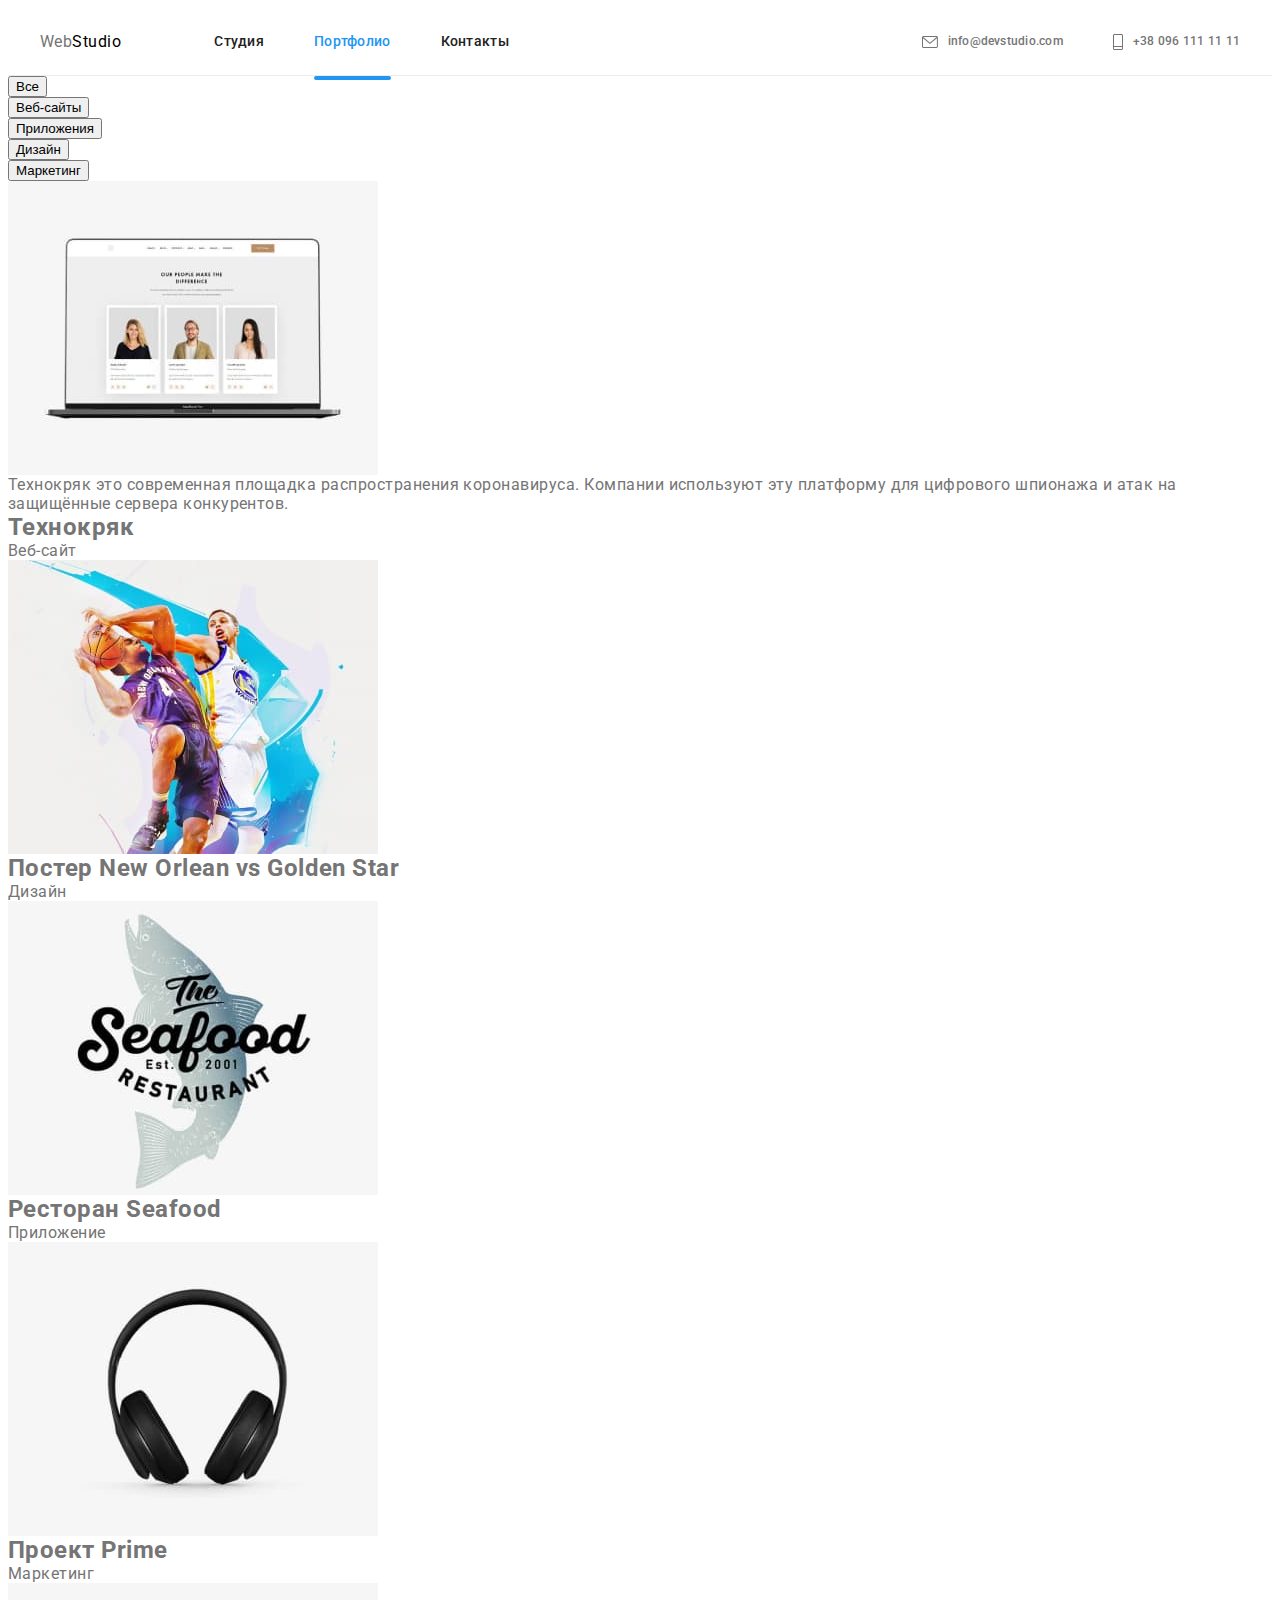
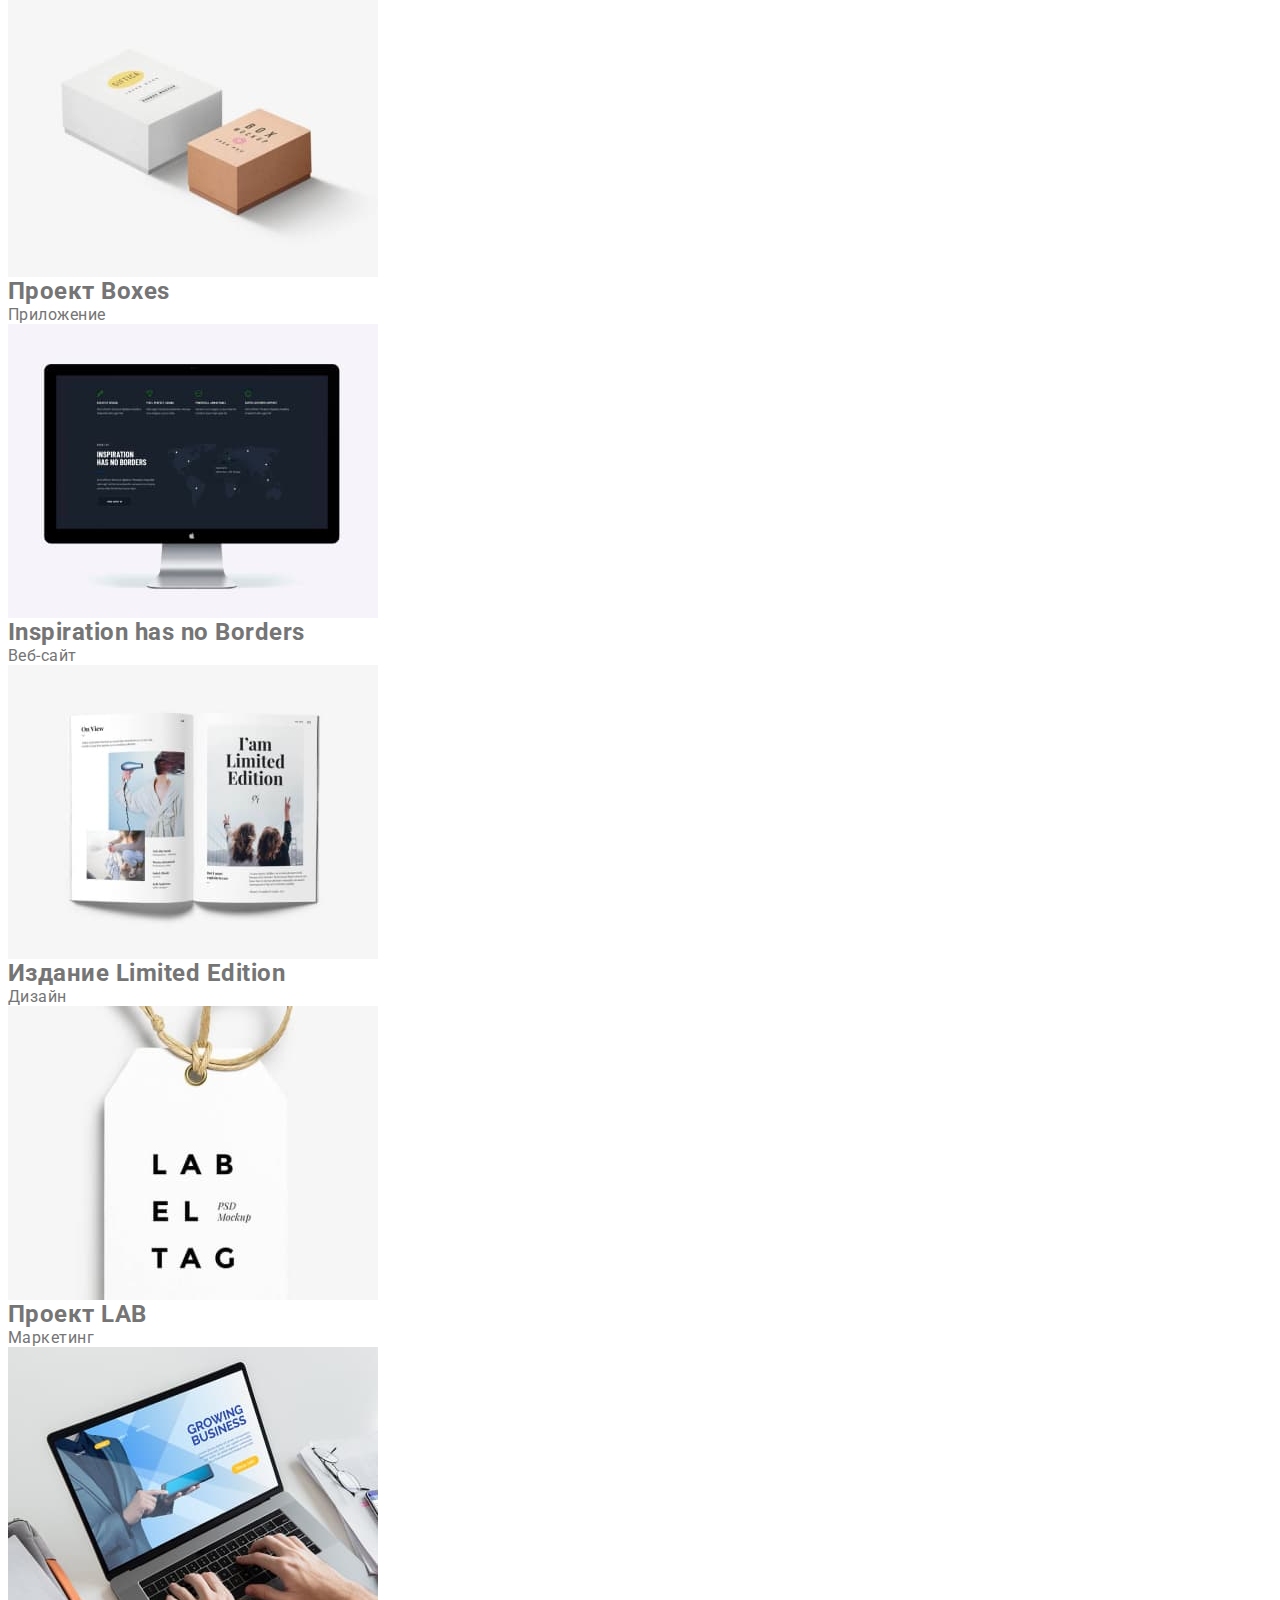
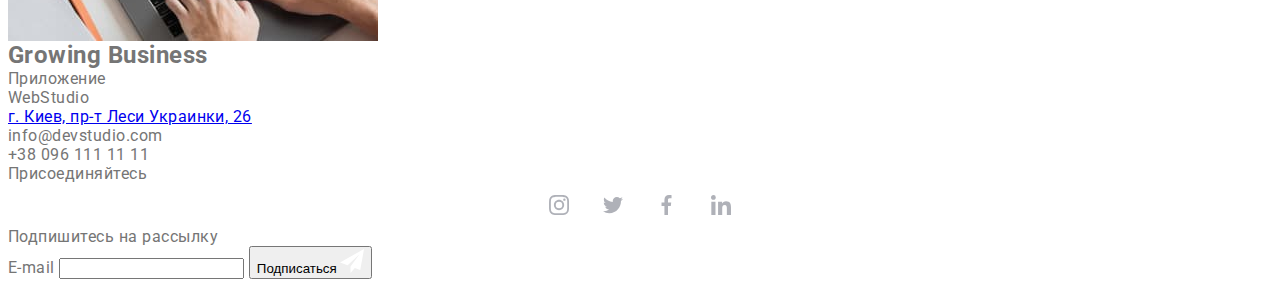
==== commit 7181dbd6: "v 8.1" ====
--- a/portfolio.html
+++ b/portfolio.html
@@ -21,38 +21,38 @@
   <body>
     <header class="page-header">
       <div class="page-header__container">
-        <a class="page-header__logo" href="./" lang="en"
+        <a class="link page-header__logo" href="./" lang="en"
           >Web<span class="page-header__logo--color">Studio</span></a
         >
         <nav>
-          <ul class="navigation__list">
+          <ul class="list navigation__list">
             <li class="navigation__item">
-              <a class="navigation__link" href="./index.html">Студия</a>
+              <a class="link navigation__link" href="./index.html">Студия</a>
             </li>
             <li class="navigation__item">
               <a
-                class="navigation__link navigation__link--selected"
+                class="link navigation__link navigation__link--selected"
                 href="./portfolio.html"
                 >Портфолио</a
               >
             </li>
             <li class="navigation__item">
-              <a class="navigation__link" href="">Контакты</a>
+              <a class="link navigation__link" href="">Контакты</a>
             </li>
           </ul>
         </nav>
-        <ul class="contact__list">
+        <ul class="list contact__list">
           <li class="contact__item">
-            <a class="contact__link" href="mailto:info@devstudio.com">
-              <svg class="contact__icon" width="16" height="12">
+            <a class="link contact__link" href="mailto:info@devstudio.com">
+              <svg class="contact__icon icon" width="16" height="12">
                 <use href="./images/icons.svg#envelope"></use>
               </svg>
               info@devstudio.com
             </a>
           </li>
           <li class="contact__item">
-            <a class="contact__link" href="tel:+380961111111">
-              <svg class="contact__icon" width="10" height="16">
+            <a class="link contact__link" href="tel:+380961111111">
+              <svg class="contact__icon icon" width="10" height="16">
                 <use href="./images/icons.svg#telephone"></use>
               </svg>
               +38 096 111 11 11
@@ -66,7 +66,7 @@
         <div class="portfolio__container">
           <h1 class="visually-hidden">Портфолио</h1>
           <!-- фильтр -->
-          <ul class="filtr__list">
+          <ul class="list filtr__list">
             <li class="filtr__item">
               <button class="filtr__btn" type="button">Все</button>
             </li>
@@ -84,9 +84,9 @@
             </li>
           </ul>
           <!-- Содержимое -->
-          <ul class="portfolio__list">
-            <li class="portfolio__item">
-              <a class="portfolio__link" href="">
+          <ul class="list portfolio__list">
+            <li class="portfolio__item">
+              <a class="link portfolio__link" href="">
                 <div class="portfolio__block-card">
                   <div class="portfolio__block-img">
                     <img
@@ -112,7 +112,7 @@
               </a>
             </li>
             <li class="portfolio__item">
-              <a class="portfolio__link" href="">
+              <a class="link portfolio__link" href="">
                 <div class="portfolio__block-card">
                   <div class="portfolio__block-img">
                     <img
@@ -135,7 +135,7 @@
               </a>
             </li>
             <li class="portfolio__item">
-              <a class="portfolio__link" href=""
+              <a class="link portfolio__link" href=""
                 ><div class="portfolio__block-card">
                   <div class="portfolio__block-img">
                     <img
@@ -158,7 +158,7 @@
               </a>
             </li>
             <li class="portfolio__item">
-              <a class="portfolio__link" href=""
+              <a class="link portfolio__link" href=""
                 ><div class="portfolio__block-card">
                   <div class="portfolio__block-img">
                     <img
@@ -181,7 +181,7 @@
               </a>
             </li>
             <li class="portfolio__item">
-              <a class="portfolio__link" href=""
+              <a class="link portfolio__link" href=""
                 ><div class="portfolio__block-card">
                   <div class="portfolio__block-img">
                     <img
@@ -204,7 +204,7 @@
               </a>
             </li>
             <li class="portfolio__item">
-              <a class="portfolio__link" href=""
+              <a class="link portfolio__link" href=""
                 ><div class="portfolio__block-card">
                   <div class="portfolio__block-img">
                     <img
@@ -227,7 +227,7 @@
               </a>
             </li>
             <li class="portfolio__item">
-              <a class="portfolio__link" href=""
+              <a class="link portfolio__link" href=""
                 ><div class="portfolio__block-card">
                   <div class="portfolio__block-img">
                     <img
@@ -250,7 +250,7 @@
               </a>
             </li>
             <li class="portfolio__item">
-              <a class="portfolio__link" href=""
+              <a class="link portfolio__link" href=""
                 ><div class="portfolio__block-card">
                   <div class="portfolio__block-img">
                     <img
@@ -273,7 +273,7 @@
               </a>
             </li>
             <li class="portfolio__item">
-              <a class="portfolio__link" href=""
+              <a class="link portfolio__link" href=""
                 ><div class="portfolio__block-card">
                   <div class="portfolio__block-img">
                     <img
@@ -300,11 +300,11 @@
     <footer class="page-footer">
       <div class="page-footer__container">
         <div class="page-footer__footer-contact">
-          <a class="footer-contact__logo" href="./index.html" lang="en"
+          <a class="link footer-contact__logo" href="./index.html" lang="en"
             >Web<span class="footer-contact__logo--color">Studio</span></a
           >
           <address>
-            <ul class="footer-contact__list">
+            <ul class="list footer-contact__list">
               <li class="footer-contact__item">
                 <a
                   class="footer-contact__map"
@@ -315,12 +315,12 @@
                 >
               </li>
               <li class="footer-contact__item">
-                <a class="footer-contact__link" href="mailto:info@devstudio.com"
+                <a class="link footer-contact__link" href="mailto:info@devstudio.com"
                   >info@devstudio.com</a
                 >
               </li>
               <li class="footer-contact__item">
-                <a class="footer-contact__link" href="tel:+380961111111"
+                <a class="link footer-contact__link" href="tel:+380961111111"
                   >+38 096 111 11 11</a
                 >
               </li>
@@ -329,31 +329,31 @@
         </div>
         <div class="page-footer__join">
           <span class="page-footer__title">Присоединяйтесь</span>
-          <ul class="social-links__list">
+          <ul class="list social-links__list">
             <li class="social-links__item">
-              <a class="social-links__link" href="">
-                <svg class="social-links__icon" width="20" height="20">
+              <a class="link social-links__link" href="">
+                <svg class="social-links__icon icon" width="20" height="20">
                   <use href="./images/icons.svg#instagram"></use>
                 </svg>
               </a>
             </li>
             <li class="social-links__item">
-              <a class="social-links__link" href="">
-                <svg class="social-links__icon" width="20" height="16">
+              <a class="link social-links__link" href="">
+                <svg class="social-links__icon icon" width="20" height="20">
                   <use href="./images/icons.svg#twitter"></use>
                 </svg>
               </a>
             </li>
             <li class="social-links__item">
-              <a class="social-links__link" href="">
-                <svg class="social-links__icon" width="10" height="20">
+              <a class="link social-links__link" href="">
+                <svg class="social-links__icon icon" width="20" height="20">
                   <use href="./images/icons.svg#facebook"></use>
                 </svg>
               </a>
             </li>
             <li class="social-links__item">
-              <a class="social-links__link" href=""
-                ><svg class="social-links__icon" width="20" height="20">
+              <a class="link social-links__link" href=""
+                ><svg class="social-links__icon icon" width="20" height="20">
                   <use href="./images/icons.svg#linkedin"></use>
                 </svg>
               </a>
@@ -374,7 +374,7 @@
             </label>
             <button type="submit" class="subscribe__btn-submit">
               Подписаться
-              <svg class="subscribe__icon" width="24" height="24">
+              <svg class="subscribe__icon icon" width="24" height="24">
                 <use href="./images/icons.svg#send"></use>
               </svg>
             </button>
--- a/css/main.min.css
+++ b/css/main.min.css
@@ -1,2 +1,2 @@
-.visually-hidden{position:absolute !important;clip:rect(1px 1px 1px 1px);clip:rect(1px, 1px, 1px, 1px);padding:0 !important;border:0 !important;height:1px !important;width:1px !important;overflow:hidden}.working,.team,.clients,.portfolio{padding-top:94px;padding-bottom:94px}.page-header__container,.page-footer__container,.banner__container,.advantages__container,.working__container,.team__container,.clients__container,.portfolio__container{width:1200px;margin:0 auto;padding:0 15px}.social-links__list,.navigation__list,.contact__list,.footer-contact__list,.advantages__list,.working__list,.team__list,.clients__list,.modal-form__list,.filtr__list,.portfolio__list{padding-left:0;margin:0;list-style:none;font-style:normal}.social-links__link,.navigation__link,.contact__link,.footer-contact__link,.footer-contact__map,.checkbox__link,.portfolio__link{text-decoration:none;color:inherit;-webkit-transition:color 250ms cubic-bezier(0.4, 0, 0.2, 1);transition:color 250ms cubic-bezier(0.4, 0, 0.2, 1)}.social-links__icon,.contact__icon,.subscribe__icon,.clients__icon,.modal__icon-close,.modal-form__icon{fill:currentColor;color:#afb1b8;-webkit-transition:color 250ms cubic-bezier(0.4, 0, 0.2, 1);transition:color 250ms cubic-bezier(0.4, 0, 0.2, 1)}.page-header__logo,.footer-contact__logo{font-family:'Raleway', sans-serif;font-weight:700;font-size:26px;line-height:1.17;text-decoration:none;color:#2196f3}.subscribe__btn-submit,.banner__btn-order,.modal__btn-submit{display:-webkit-inline-box;display:-ms-inline-flexbox;display:inline-flex;-webkit-box-align:center;-ms-flex-align:center;align-items:center;-webkit-box-pack:center;-ms-flex-pack:center;justify-content:center;display:inline-flex;align-items:center;justify-content:center;padding:10px 0;width:200px;height:50px;font-family:Roboto;font-weight:700;font-size:16px;line-height:1.87;letter-spacing:0.06em;cursor:pointer;color:#ffffff;background-color:#2196f3;-webkit-box-shadow:0px 4px 4px rgba(0,0,0,0.15);box-shadow:0px 4px 4px rgba(0,0,0,0.15);border:none;border-radius:4px}.advantages__list,.working__list,.team__list,.clients__list,.portfolio__list{display:-webkit-box;display:-ms-flexbox;display:flex;-webkit-box-align:center;-ms-flex-align:center;align-items:center;-webkit-box-pack:center;-ms-flex-pack:center;justify-content:center;-ms-flex-wrap:wrap;flex-wrap:wrap;margin-top:-30px;margin-left:-30px}.banner__title{max-width:696px;margin:0 auto;font-weight:900;font-size:44px;line-height:1.36;letter-spacing:0.06em;text-transform:uppercase;color:#ffffff}.advantages__title,.working__title,.team__title,.clients__title{margin-bottom:50px;font-size:36px;line-height:1.17;text-align:center;text-transform:uppercase;color:#212121}.advantages__caption,.team__name{font-size:14px;line-height:1.17;text-transform:uppercase;color:#212121}html{-webkit-box-sizing:border-box;box-sizing:border-box}*::after,*::before{-webkit-box-sizing:inherit;box-sizing:inherit}body{font-family:'Roboto', 'arial', sans-serif;letter-spacing:0.03em;color:#757575}h1,h2,h3,h4,h5,h6,p{margin-top:0;margin-bottom:0}img{display:block;max-width:100%;height:auto}.social-links__list{display:-webkit-box;display:-ms-flexbox;display:flex;-webkit-box-align:center;-ms-flex-align:center;align-items:center;-webkit-box-pack:center;-ms-flex-pack:center;justify-content:center}.social-links__item:not(:last-child){margin-right:10px}.social-links__link{display:-webkit-inline-box;display:-ms-inline-flexbox;display:inline-flex;-webkit-box-align:center;-ms-flex-align:center;align-items:center;-webkit-box-pack:center;-ms-flex-pack:center;justify-content:center;width:44px;height:44px;border-radius:50%;-webkit-transition:background-color 250ms cubic-bezier(0.4, 0, 0.2, 1);transition:background-color 250ms cubic-bezier(0.4, 0, 0.2, 1)}.social-links__link:hover,.social-links__link:focus{background-color:#2196f3;border-radius:50%}.navigation__list{display:-webkit-box;display:-ms-flexbox;display:flex;font-weight:500;font-size:14px;line-height:1.17;letter-spacing:0.02em;color:#212121}.navigation__item:not(:last-child){margin-right:50px}.navigation__link{padding:28px 0}.navigation__link--selected{position:relative;color:#2196f3}.navigation__link--selected::after{position:absolute;top:100%;left:0;content:'';width:100%;height:4px;background-color:#2196f3;border-radius:2px}.contact__list{display:-webkit-box;display:-ms-flexbox;display:flex;margin-left:auto;font-size:14px;font-weight:500;line-height:1.17}.contact__item{display:-webkit-box;display:-ms-flexbox;display:flex;-webkit-box-align:center;-ms-flex-align:center;align-items:center;-webkit-box-pack:center;-ms-flex-pack:center;justify-content:center}.contact__item:not(:last-child){margin-right:50px}.contact__link{display:-webkit-box;display:-ms-flexbox;display:flex;-webkit-box-align:center;-ms-flex-align:center;align-items:center;-webkit-box-pack:center;-ms-flex-pack:center;justify-content:center}.contact__link:hover,.contact__link:focus{color:#2196f3}.contact__icon{color:#757575;margin-right:10px}.contact__link:hover .contact__icon,.contact__link:focus .contact__icon{color:#2196f3}.contact__link:hover .contact__icon,.contact__link:focus .contact__icon{color:#2196f3}.page-header{border:1px solid #ececec;background-color:#ffffff}.page-header__container{display:-webkit-box;display:-ms-flexbox;display:flex;padding-top:24px;padding-bottom:24px;-webkit-box-align:center;-ms-flex-align:center;align-items:center}.page-header__logo{margin-right:93px}.page-header__logo--color{color:#000000}.page-footer__join{-ms-flex-preferred-size:206px;flex-basis:206px;margin-left:70px}.page-footer__join .social-links__list{margin-top:20px}.page-footer__join .social-links__item{background-color:rgba(255,255,255,0.1);border-radius:50%}.page-footer__join .social-links__icon{color:#ffffff}.page-footer__subscribe{-ms-flex-preferred-size:570px;flex-basis:570px;margin-left:93px}.subscribe__form{position:relative;display:-webkit-inline-box;display:-ms-inline-flexbox;display:inline-flex;-webkit-box-pack:right;-ms-flex-pack:right;justify-content:right;margin-top:20px}.subscribe__name-field{position:absolute;top:0;left:0;-webkit-transform:translate(16px, 15px);transform:translate(16px, 15px)}.subscribe__text{font-size:16px;line-height:1.25;color:rgba(255,255,255,0.6)}.subscribe__field{padding-left:79px;width:358px;height:50px;background:transparent;border:1px solid rgba(255,255,255,0.3);-webkit-box-sizing:border-box;box-sizing:border-box;-webkit-filter:drop-shadow(0px 4px 4px rgba(0,0,0,0.15));filter:drop-shadow(0px 4px 4px rgba(0,0,0,0.15));border-radius:4px;outline:none}.subscribe__icon{margin-left:10px}.page-footer{padding:60px 0;background-color:#2f303a}.page-footer__container{display:-webkit-box;display:-ms-flexbox;display:flex;-webkit-box-align:baseline;-ms-flex-align:baseline;align-items:baseline}.page-footer__footer-contact{font-size:14px;line-height:1.71}.footer-contact__logo{display:inline-block;margin-bottom:20px}.footer-contact__logo--color{color:#ffffff}.page-footer__title{font-weight:bold;font-size:14px;line-height:16px;letter-spacing:1.14;text-transform:uppercase;color:#ffffff}.footer-contact__list{display:-webkit-box;display:-ms-flexbox;display:flex;-webkit-box-orient:vertical;-webkit-box-direction:normal;-ms-flex-direction:column;flex-direction:column;font-weight:400;line-height:1.71;color:rgba(255,255,255,0.6)}.footer-contact__item:not(:last-child){margin-bottom:9px}.footer-contact__map{color:#ffffff}.banner{display:-webkit-box;display:-ms-flexbox;display:flex;padding:200px 0;margin:0 auto;text-align:center;max-width:1600px;height:600px;background-image:-webkit-gradient(linear, left top, right top, from(rgba(47,48,58,0.4)), to(rgba(47,48,58,0.4))),url("../images/banner.jpg");background-image:linear-gradient(to right, rgba(47,48,58,0.4), rgba(47,48,58,0.4)),url("../images/banner.jpg");background-position:center;background-size:cover;background-color:var(--bg-secondary-color)}.banner__btn-order{margin-top:30px}.advantages{padding-top:94px}.advantages__item{margin-top:30px;margin-left:30px;-ms-flex-preferred-size:calc((100% - 120px) / 4);flex-basis:calc((100% - 120px) / 4)}.advantages__thumb{padding:25px 0;margin-bottom:30px;max-width:270px;text-align:center;background-color:#f5f4fa}.advantages__text{margin-top:10px;font-size:14px;line-height:1.71}.working__item{margin-top:30px;margin-left:30px;-ms-flex-preferred-size:calc((100% - 90px) / 3);flex-basis:calc((100% - 90px) / 3);position:relative}.working__thumb{position:absolute;left:0;bottom:0;padding:27px 0;width:100%;text-align:center;text-transform:uppercase;color:#ffffff;background-color:rgba(47,48,58,0.8)}.team{background-color:#f5f4fa}.team .social-links__link:hover .social-links__icon,.team .social-links__link:focus .social-links__icon{color:#ffffff}.team__item{margin-top:30px;margin-left:30px;-ms-flex-preferred-size:calc((100% - 120px) / 4);flex-basis:calc((100% - 120px) / 4);-webkit-box-shadow:0px 1px 3px rgba(0,0,0,0.12),0px 1px 1px rgba(0,0,0,0.14),0px 2px 1px rgba(0,0,0,0.2);box-shadow:0px 1px 3px rgba(0,0,0,0.12),0px 1px 1px rgba(0,0,0,0.14),0px 2px 1px rgba(0,0,0,0.2);border-radius:0px 0px 4px 4px;background-color:#ffffff}.team__thumb{padding:30px 32px}.team__name{text-align:center}.team__text{margin-bottom:16px;text-align:center;font-size:16px;line-height:1.17}.clients__item{margin-top:30px;margin-left:30px;-ms-flex-preferred-size:calc((100% - 180px) / 6);flex-basis:calc((100% - 180px) / 6)}.clients__link{display:-webkit-box;display:-ms-flexbox;display:flex;-webkit-box-align:center;-ms-flex-align:center;align-items:center;-webkit-box-pack:center;-ms-flex-pack:center;justify-content:center;padding:16px 0;border:1px solid #afb1b8;border-radius:4px;-webkit-transition:border-color 250ms cubic-bezier(0.4, 0, 0.2, 1);transition:border-color 250ms cubic-bezier(0.4, 0, 0.2, 1)}.clients__link:hover,.clients__link:focus{border-color:#2196f3}.clients__link:hover .clients__icon,.clients__link:focus .clients__icon{color:#2196f3}.backdrop{position:fixed;top:0;left:0;width:100%;height:100%;background:rgba(0,0,0,0.2);-webkit-transition:opacity,visibility,1000ms,1000ms cubic-bezier(0.4, 0, 0.2, 1),-webkit-transform 1000ms;transition:opacity,visibility,1000ms,1000ms cubic-bezier(0.4, 0, 0.2, 1),-webkit-transform 1000ms;transition:opacity,visibility,transform 1000ms,1000ms,1000ms cubic-bezier(0.4, 0, 0.2, 1);transition:opacity,visibility,transform 1000ms,1000ms,1000ms cubic-bezier(0.4, 0, 0.2, 1),-webkit-transform 1000ms}.backdrop.is-hidden{visibility:hidden;opacity:0;pointer-events:none;-webkit-transform:scale(0) rotate(-360deg);transform:scale(0) rotate(-360deg)}.modal{position:absolute;top:50%;left:50%;-webkit-transform:translate(-50%, -50%);transform:translate(-50%, -50%);padding:40px;width:528px;min-height:581px;background:#ffffff;-webkit-box-shadow:0px 1px 3px rgba(0,0,0,0.12),0px 1px 1px rgba(0,0,0,0.14),0px 2px 1px rgba(0,0,0,0.2);box-shadow:0px 1px 3px rgba(0,0,0,0.12),0px 1px 1px rgba(0,0,0,0.14),0px 2px 1px rgba(0,0,0,0.2);border-radius:4px}.modal__btn-submit{display:block;margin:0 auto;margin-top:30px;background:#2196f3;-webkit-box-shadow:none;box-shadow:none;-webkit-transition:-webkit-transform 250ms cubic-bezier(0.4, 0, 0.2, 1);transition:-webkit-transform 250ms cubic-bezier(0.4, 0, 0.2, 1);transition:transform 250ms cubic-bezier(0.4, 0, 0.2, 1);transition:transform 250ms cubic-bezier(0.4, 0, 0.2, 1), -webkit-transform 250ms cubic-bezier(0.4, 0, 0.2, 1)}.modal__btn-submit:hover,.modal__btn-submit:focus{background:#188ce8;-webkit-box-shadow:0px 4px 4px rgba(0,0,0,0.15);box-shadow:0px 4px 4px rgba(0,0,0,0.15);outline:none}.modal__btn-close{display:-webkit-box;display:-ms-flexbox;display:flex;-webkit-box-align:center;-ms-flex-align:center;align-items:center;-webkit-box-pack:center;-ms-flex-pack:center;justify-content:center;position:absolute;top:8px;right:8px;width:30px;height:30px;background:#ffffff;border:1px solid rgba(0,0,0,0.1);border-radius:50%;cursor:pointer;-webkit-transition:-webkit-transform 250ms cubic-bezier(0.4, 0, 0.2, 1);transition:-webkit-transform 250ms cubic-bezier(0.4, 0, 0.2, 1);transition:transform 250ms cubic-bezier(0.4, 0, 0.2, 1);transition:transform 250ms cubic-bezier(0.4, 0, 0.2, 1), -webkit-transform 250ms cubic-bezier(0.4, 0, 0.2, 1);outline:none}.modal__icon-close{color:#000000}.modal__btn-close:hover .modal__icon-close,.modal__btn-close:focus .modal__icon-close{color:#2196f3}.modal__title{margin-bottom:12px;font-weight:bold;font-size:20px;line-height:1.15;text-align:center;color:#212121}.modal-form__item{margin-bottom:20px;font-size:12px;line-height:1.17;letter-spacing:0.01em;color:#757575}.modal-form__label{position:relative}.modal-form__icon{position:absolute;bottom:0;left:0;-webkit-transform:translate(12px, 2px);transform:translate(12px, 2px);color:#000000;-webkit-transition:-webkit-transform 250ms cubic-bezier(0.4, 0, 0.2, 1);transition:-webkit-transform 250ms cubic-bezier(0.4, 0, 0.2, 1);transition:transform 250ms cubic-bezier(0.4, 0, 0.2, 1);transition:transform 250ms cubic-bezier(0.4, 0, 0.2, 1), -webkit-transform 250ms cubic-bezier(0.4, 0, 0.2, 1)}.modal-form__field{margin-top:4px;padding-left:42px;width:100%;height:40px;border:1px solid rgba(33,33,33,0.2);-webkit-box-sizing:border-box;box-sizing:border-box;border-radius:4px;cursor:pointer;-webkit-transition:-webkit-transform 250ms cubic-bezier(0.4, 0, 0.2, 1);transition:-webkit-transform 250ms cubic-bezier(0.4, 0, 0.2, 1);transition:transform 250ms cubic-bezier(0.4, 0, 0.2, 1);transition:transform 250ms cubic-bezier(0.4, 0, 0.2, 1), -webkit-transform 250ms cubic-bezier(0.4, 0, 0.2, 1);outline:none}.modal-form__field:focus{border:1px solid #2196f3}.modal-form__field:focus ~ .modal-form__icon{color:#2196f3}.modal-form__item:not(:last-child){margin-bottom:10px}.modal-form__comment{padding:12px 16px;width:100%;height:120px;resize:none;letter-spacing:0.01em}.checkbox{position:absolute !important;clip:rect(1px 1px 1px 1px);clip:rect(1px, 1px, 1px, 1px);padding:0 !important;border:0 !important;height:1px !important;width:1px !important;overflow:hidden}.checkbox__label{display:-webkit-box;display:-ms-flexbox;display:flex;-webkit-box-align:center;-ms-flex-align:center;align-items:center;-webkit-box-pack:center;-ms-flex-pack:center;justify-content:center;margin:0 auto;position:relative;width:-webkit-fit-content;width:-moz-fit-content;width:fit-content;font-size:14px;line-height:1.71;cursor:pointer}.checkbox__link{text-decoration:underline;color:#2196f3}.checkbox__custom{margin-right:8px;width:16px;height:15px;background-color:#ffffff;border:2px solid #212121;border-radius:2px}.checkbox:focus ~ .checkbox__custom{-webkit-box-shadow:0 0 0 2px #2196f3;box-shadow:0 0 0 2px #2196f3}.checkbox:checked ~ .checkbox__custom{opacity:0}.checkbox__sign{position:absolute;top:50%;left:0;-webkit-transform:translate(0, -50%);transform:translate(0, -50%);background:#2196f3;border-radius:2px;opacity:0;-webkit-transition:-webkit-transform 250ms cubic-bezier(0.4, 0, 0.2, 1);transition:-webkit-transform 250ms cubic-bezier(0.4, 0, 0.2, 1);transition:transform 250ms cubic-bezier(0.4, 0, 0.2, 1);transition:transform 250ms cubic-bezier(0.4, 0, 0.2, 1), -webkit-transform 250ms cubic-bezier(0.4, 0, 0.2, 1)}.checkbox:focus ~ .checkbox__sign{-webkit-box-shadow:0 0 0 2px #000000;box-shadow:0 0 0 2px #000000}.checkbox:checked ~ .checkbox__sign{opacity:1}.portfolio__title{margin-bottom:4px;font-size:18px;line-height:2;letter-spacing:0.06em;color:#212121}.portfolio__category{font-size:16px;line-height:1.88;color:#757575}.portfolio__content{padding:20px 24px;border:1px solid #eeeeee;border-top:none;background-color:#ffffff}.filtr__list{display:-webkit-box;display:-ms-flexbox;display:flex;-webkit-box-align:center;-ms-flex-align:center;align-items:center;-webkit-box-pack:center;-ms-flex-pack:center;justify-content:center;margin-bottom:50px}.filtr__item:not(:last-child){margin-right:8px}.filtr__btn{padding:6px 22px;min-height:38px;font-weight:500;font-size:16px;line-height:1.62;letter-spacing:0.03em;cursor:pointer;color:#212121;border:none;border-radius:4px;-webkit-transition:color 250ms cubic-bezier(0.4, 0, 0.2, 1);transition:color 250ms cubic-bezier(0.4, 0, 0.2, 1);-webkit-transition:-webkit-box-shadow 250ms cubic-bezier(0.4, 0, 0.2, 1);transition:-webkit-box-shadow 250ms cubic-bezier(0.4, 0, 0.2, 1);transition:box-shadow 250ms cubic-bezier(0.4, 0, 0.2, 1);transition:box-shadow 250ms cubic-bezier(0.4, 0, 0.2, 1), -webkit-box-shadow 250ms cubic-bezier(0.4, 0, 0.2, 1);background-color:#f5f4fa}.filtr__btn:focus,.filtr__btn:hover{color:#2196f3}.filtr__btn:hover,.filtr__btn:focus{-webkit-box-shadow:0px 3px 1px rgba(0,0,0,0.1),0px 1px 2px rgba(0,0,0,0.08),0px 2px 2px rgba(0,0,0,0.12);box-shadow:0px 3px 1px rgba(0,0,0,0.1),0px 1px 2px rgba(0,0,0,0.08),0px 2px 2px rgba(0,0,0,0.12)}.portfolio__item{margin-top:30px;margin-left:30px;-ms-flex-preferred-size:calc((100% - 90px) / 3);flex-basis:calc((100% - 90px) / 3);-webkit-transition:-webkit-box-shadow 250ms cubic-bezier(0.4, 0, 0.2, 1);transition:-webkit-box-shadow 250ms cubic-bezier(0.4, 0, 0.2, 1);transition:box-shadow 250ms cubic-bezier(0.4, 0, 0.2, 1);transition:box-shadow 250ms cubic-bezier(0.4, 0, 0.2, 1), -webkit-box-shadow 250ms cubic-bezier(0.4, 0, 0.2, 1)}.portfolio__block-img{position:relative;overflow:hidden}.portfolio__thumb{position:absolute;top:100%;left:0;-webkit-transition:-webkit-transform 250ms cubic-bezier(0.4, 0, 0.2, 1);transition:-webkit-transform 250ms cubic-bezier(0.4, 0, 0.2, 1);transition:transform 250ms cubic-bezier(0.4, 0, 0.2, 1);transition:transform 250ms cubic-bezier(0.4, 0, 0.2, 1), -webkit-transform 250ms cubic-bezier(0.4, 0, 0.2, 1);padding:63px 24px;width:100%;height:100%;font-size:18px;line-height:1.56;letter-spacing:0.03em;color:#ffffff;background:rgba(33,150,243,0.9)}.portfolio__link:hover .portfolio__thumb,.portfolio__link:focus .portfolio__thumb{-webkit-transform:translateY(-100%);transform:translateY(-100%)}.portfolio__link:hover .portfolio__block-card,.portfolio__link:focus .portfolio__block-card{-webkit-box-shadow:0px 1px 1px rgba(0,0,0,0.12),0px 4px 4px rgba(0,0,0,0.06),1px 4px 6px rgba(0,0,0,0.16);box-shadow:0px 1px 1px rgba(0,0,0,0.12),0px 4px 4px rgba(0,0,0,0.06),1px 4px 6px rgba(0,0,0,0.16)}
+.visually-hidden{position:absolute !important;clip:rect(1px 1px 1px 1px);clip:rect(1px, 1px, 1px, 1px);padding:0 !important;border:0 !important;height:1px !important;width:1px !important;overflow:hidden}.page-header__container,.banner__container{margin:0 auto;padding:0 15px}.banner__btn-order{display:inline-flex;align-items:center;justify-content:center;display:inline-flex;align-items:center;justify-content:center;padding:10px 0;width:200px;height:50px;font-family:Roboto;font-weight:700;font-size:16px;line-height:1.87;letter-spacing:0.06em;cursor:pointer;color:#ffffff;background-color:#2196f3;box-shadow:0px 4px 4px rgba(0,0,0,0.15);border:none;border-radius:4px}.banner__title{max-width:696px;margin:0 auto;font-weight:900;font-size:44px;line-height:1.36;letter-spacing:0.06em;text-transform:uppercase;color:#ffffff}html{box-sizing:border-box}*::after,*::before{box-sizing:inherit}body{font-family:'Roboto', 'arial', sans-serif;letter-spacing:0.03em;color:#757575}h1,h2,h3,h4,h5,h6,p{margin-top:0;margin-bottom:0}img{display:block;max-width:100%;height:auto}.list{padding-left:0;margin:0;list-style:none;font-style:normal}.link{text-decoration:none;color:inherit;transition:color 250ms cubic-bezier(0.4, 0, 0.2, 1)}.icon{fill:currentColor;color:#afb1b8;transition:color 250ms cubic-bezier(0.4, 0, 0.2, 1)}.logo{font-family:'Raleway', sans-serif;font-weight:700;font-size:24px;line-height:1.17;text-decoration:none;color:#2196f3}.social-links__list{display:flex;align-items:center;justify-content:center}.social-links__item:not(:last-child){margin-right:10px}.social-links__link{display:inline-flex;align-items:center;justify-content:center;width:44px;height:44px;border-radius:50%;transition:background-color 250ms cubic-bezier(0.4, 0, 0.2, 1)}.social-links__link:hover,.social-links__link:focus{background-color:#2196f3;border-radius:50%}.page-header{border-bottom:1px solid #ececec;background-color:#ffffff}.page-header__container{display:flex;padding-top:16px;padding-bottom:16px;width:480px;align-items:center;justify-content:space-between}.page-header__logo--color{color:#000000}@media screen and (max-width: 767px){.page-header__btn-menu{padding:0;background:#ffffff;cursor:pointer;transition:transform 250ms cubic-bezier(0.4, 0, 0.2, 1);outline:none;border:none}.page-header__icon-menu{color:#212121;transition:color 250ms cubic-bezier(0.4, 0, 0.2, 1)}.page-header__btn-menu:hover .page-header__icon-menu,.page-header__btn-menu:focus .page-header__icon-menu{color:#2196f3}.navigation,.contact__list{position:absolute !important;clip:rect(1px 1px 1px 1px);clip:rect(1px, 1px, 1px, 1px);padding:0 !important;border:0 !important;height:1px !important;width:1px !important;overflow:hidden}}@media screen and (min-width: 768px){.page-header__container{width:768px;padding-top:21px;padding-bottom:21px}.page-header__btn-menu,.page-header__icon-menu{position:absolute !important;clip:rect(1px 1px 1px 1px);clip:rect(1px, 1px, 1px, 1px);padding:0 !important;border:0 !important;height:1px !important;width:1px !important;overflow:hidden}}@media screen and (min-width: 1200px){.page-header__container{width:1200px;padding-top:24px;padding-bottom:24px}.logo{font-size:26px;line-height:1.19}}@media screen and (min-width: 768px){.navigation__list{display:flex;font-weight:500;font-size:14px;line-height:1.14;letter-spacing:0.02em;color:#212121}.navigation__item:not(:last-child){margin-right:50px}.navigation__link{padding:28px 0}.navigation__link--selected{position:relative;color:#2196f3}.navigation__link--selected::after{position:absolute;top:100%;left:0;content:'';width:100%;height:4px;background-color:#2196f3;border-radius:2px}}@media screen and (min-width: 1200px){.navigation__list{margin-left:93px}.navigation__link{padding:27px 0}}@media screen and (min-width: 768px){.contact__list{display:flex;font-size:12px;font-weight:500;line-height:1.17;letter-spacing:0.02em}.contact__item{display:flex;align-items:center;justify-content:center;justify-content:start}.contact__link{display:flex;align-items:center;justify-content:center}.contact__link:hover,.contact__link:focus{color:#2196f3}.contact__icon{color:#757575;margin-right:8px}.contact__link:hover .contact__icon,.contact__link:focus .contact__icon{color:#2196f3}.contact__link:hover .contact__icon,.contact__link:focus .contact__icon{color:#2196f3}}@media screen and (min-width: 768px) and (max-width: 1199px){.contact__list{flex-direction:column}.contact__item:not(:first-child){margin-top:10px}}@media screen and (min-width: 1200px){.contact__list{margin-left:auto}.contact__item:not(:last-child){margin-right:50px}.contact__icon{margin-right:10px}}.banner{display:flex;margin:0 auto;text-align:center;background-image:linear-gradient(to right, rgba(47,48,58,0.4), rgba(47,48,58,0.4)),url("/images/banner-mobile.jpg");background-position:center;background-size:cover;background-color:var(--bg-secondary-color)}@media (min-device-pixel-ratio: 2), (min-resolution: 192dpi), (min-resolution: 2dppx){.banner .banner{background-image:url("/images/banner-mobile@2x.jpg")}}.banner__container{padding:118px 0;width:480px;height:400px}.banner__btn-order{margin-top:30px}
 /*# sourceMappingURL=main.min.css.map */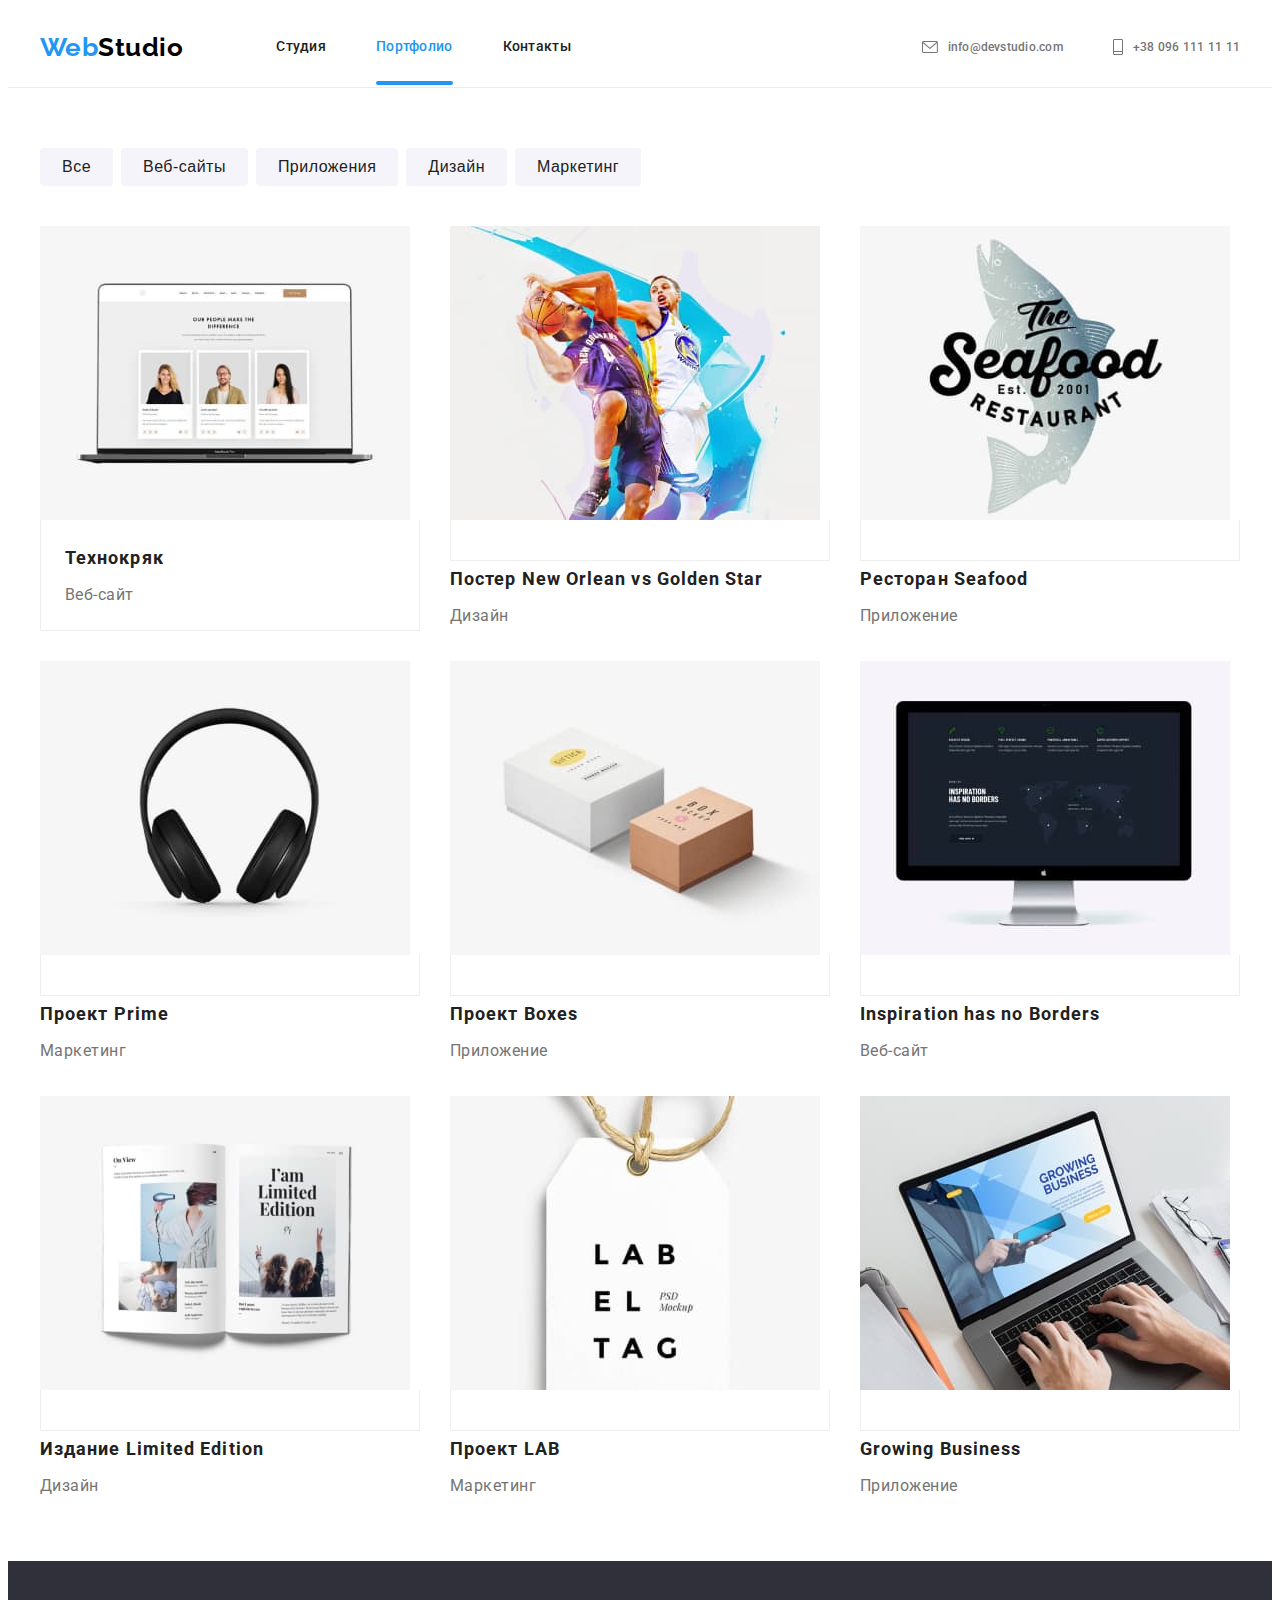
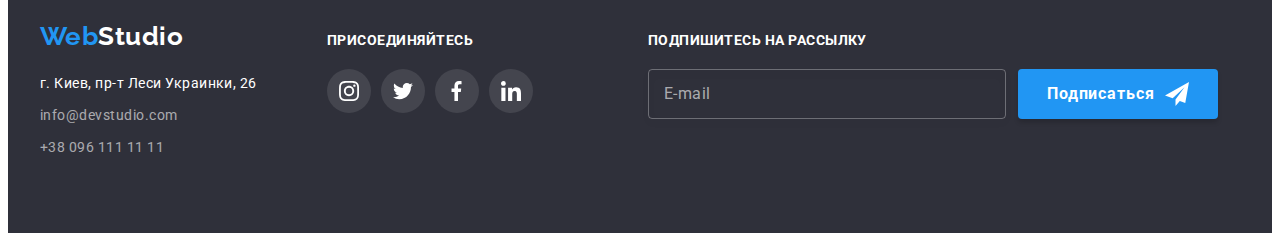
==== commit 97ceb9fa: "v 8.3" ====
--- a/portfolio.html
+++ b/portfolio.html
@@ -20,21 +20,17 @@
   </head>
   <body>
     <header class="page-header">
-      <div class="page-header__container">
-        <a class="link page-header__logo" href="./" lang="en"
+      <div class="page-header__container container">
+        <a class="link logo page-header__logo" href="./" lang="en"
           >Web<span class="page-header__logo--color">Studio</span></a
         >
-        <nav>
+        <nav class="navigation">
           <ul class="list navigation__list">
             <li class="navigation__item">
               <a class="link navigation__link" href="./index.html">Студия</a>
             </li>
             <li class="navigation__item">
-              <a
-                class="link navigation__link navigation__link--selected"
-                href="./portfolio.html"
-                >Портфолио</a
-              >
+              <a class="link navigation__link navigation__link--selected" href="./portfolio.html">Портфолио</a>
             </li>
             <li class="navigation__item">
               <a class="link navigation__link" href="">Контакты</a>
@@ -43,27 +39,43 @@
         </nav>
         <ul class="list contact__list">
           <li class="contact__item">
-            <a class="link contact__link" href="mailto:info@devstudio.com">
+            <a
+              class="link contact__link"
+              href="mailto:info@devstudio.com"
+            >
               <svg class="contact__icon icon" width="16" height="12">
-                <use href="./images/icons.svg#envelope"></use>
+                <use
+                  href="./images/icons.svg#envelope"
+                ></use>
               </svg>
-              info@devstudio.com
+                info@devstudio.com
             </a>
           </li>
           <li class="contact__item">
-            <a class="link contact__link" href="tel:+380961111111">
+            <a
+              class="link contact__link"
+              href="tel:+380961111111"
+            >
               <svg class="contact__icon icon" width="10" height="16">
-                <use href="./images/icons.svg#telephone"></use>
+                <use
+                  href="./images/icons.svg#telephone"
+                ></use>
               </svg>
               +38 096 111 11 11
             </a>
           </li>
         </ul>
+        <button class="page-header__btn-menu" type="button">
+          <svg class="page-header__icon icon-menu" width="40" height="40">
+            <use href="./images/icons.svg#menu"></use>
+            <use href="./images/icons.svg#close"></use>
+          </svg>
+        </button>
       </div>
     </header>
     <main>
       <section class="portfolio">
-        <div class="portfolio__container">
+        <div class="portfolio__container container">
           <h1 class="visually-hidden">Портфолио</h1>
           <!-- фильтр -->
           <ul class="list filtr__list">
@@ -95,7 +107,7 @@
                       height="294"
                       alt="Фотографии людей "
                     />
-                    <div class="portfolio__thumb">
+                    <div class="portfolio__slider">
                       <p>
                         Технокряк это современная площадка распространения
                         коронавируса. Компании используют эту платформу для
@@ -104,7 +116,7 @@
                       </p>
                     </div>
                   </div>
-                  <div class="portfolio__content">
+                  <div class="portfolio__thumb">
                     <h2 class="portfolio__title">Технокряк</h2>
                     <p class="portfolio__category">Веб-сайт</p>
                   </div>
@@ -298,16 +310,16 @@
       </section>
     </main>
     <footer class="page-footer">
-      <div class="page-footer__container">
+      <div class="page-footer__container container">
         <div class="page-footer__footer-contact">
-          <a class="link footer-contact__logo" href="./index.html" lang="en"
+          <a class="link logo footer-contact__logo" href="./index.html" lang="en"
             >Web<span class="footer-contact__logo--color">Studio</span></a
           >
           <address>
             <ul class="list footer-contact__list">
               <li class="footer-contact__item">
                 <a
-                  class="footer-contact__map"
+                  class="link footer-contact__map"
                   href="https://goo.gl/maps/H5AMoXvv3MAQ1Tp27"
                   target="_blank"
                   rel="noopener noreferrer"
@@ -320,9 +332,7 @@
                 >
               </li>
               <li class="footer-contact__item">
-                <a class="link footer-contact__link" href="tel:+380961111111"
-                  >+38 096 111 11 11</a
-                >
+                <a class="link footer-contact__link" href="tel:+380961111111">+38 096 111 11 11</a>
               </li>
             </ul>
           </address>
@@ -330,35 +340,43 @@
         <div class="page-footer__join">
           <span class="page-footer__title">Присоединяйтесь</span>
           <ul class="list social-links__list">
-            <li class="social-links__item">
-              <a class="link social-links__link" href="">
-                <svg class="social-links__icon icon" width="20" height="20">
-                  <use href="./images/icons.svg#instagram"></use>
-                </svg>
-              </a>
-            </li>
-            <li class="social-links__item">
-              <a class="link social-links__link" href="">
-                <svg class="social-links__icon icon" width="20" height="20">
-                  <use href="./images/icons.svg#twitter"></use>
-                </svg>
-              </a>
-            </li>
-            <li class="social-links__item">
-              <a class="link social-links__link" href="">
-                <svg class="social-links__icon icon" width="20" height="20">
-                  <use href="./images/icons.svg#facebook"></use>
-                </svg>
-              </a>
-            </li>
-            <li class="social-links__item">
-              <a class="link social-links__link" href=""
-                ><svg class="social-links__icon icon" width="20" height="20">
-                  <use href="./images/icons.svg#linkedin"></use>
-                </svg>
-              </a>
-            </li>
-          </ul>
+                  <li class="social-links__item">
+                    <a class="link social-links__link" href="">
+                      <svg class="social-links__icon icon" width="20" height="20">
+                        <use
+                          href="./images/icons.svg#instagram">
+                        </use>
+                        </svg>
+                      </a>
+                  </li>
+                  <li class="social-links__item">
+                    <a class="link social-links__link" href="">
+                      <svg class="social-links__icon icon"  width="20" height="20">
+                        <use
+                          href="./images/icons.svg#twitter">
+                        </use>
+                      </svg>
+                    </a>
+                  </li>
+                  <li class="social-links__item">
+                    <a class="link social-links__link" href="" >
+                      <svg class="social-links__icon icon" width="20" height="20">
+                        <use
+                          href="./images/icons.svg#facebook">
+                        </use>
+                      </svg>
+                    </a>
+                  </li>
+                  <li class="social-links__item">
+                    <a class="link social-links__link" href=""
+                      ><svg class="social-links__icon icon"  width="20" height="20">
+                        <use
+                          href="./images/icons.svg#linkedin">
+                        </use>
+                      </svg>
+                    </a>
+                  </li>
+                </ul>
         </div>
         <div class="page-footer__subscribe">
           <span class="page-footer__title">Подпишитесь на рассылку</span>
@@ -375,7 +393,9 @@
             <button type="submit" class="subscribe__btn-submit">
               Подписаться
               <svg class="subscribe__icon icon" width="24" height="24">
-                <use href="./images/icons.svg#send"></use>
+                <use
+                  href="./images/icons.svg#send"
+                ></use>
               </svg>
             </button>
           </form>
--- a/css/main.min.css
+++ b/css/main.min.css
@@ -1,2 +1,2 @@
-.visually-hidden{position:absolute !important;clip:rect(1px 1px 1px 1px);clip:rect(1px, 1px, 1px, 1px);padding:0 !important;border:0 !important;height:1px !important;width:1px !important;overflow:hidden}.page-header__container,.banner__container{margin:0 auto;padding:0 15px}.banner__btn-order{display:inline-flex;align-items:center;justify-content:center;display:inline-flex;align-items:center;justify-content:center;padding:10px 0;width:200px;height:50px;font-family:Roboto;font-weight:700;font-size:16px;line-height:1.87;letter-spacing:0.06em;cursor:pointer;color:#ffffff;background-color:#2196f3;box-shadow:0px 4px 4px rgba(0,0,0,0.15);border:none;border-radius:4px}.banner__title{max-width:696px;margin:0 auto;font-weight:900;font-size:44px;line-height:1.36;letter-spacing:0.06em;text-transform:uppercase;color:#ffffff}html{box-sizing:border-box}*::after,*::before{box-sizing:inherit}body{font-family:'Roboto', 'arial', sans-serif;letter-spacing:0.03em;color:#757575}h1,h2,h3,h4,h5,h6,p{margin-top:0;margin-bottom:0}img{display:block;max-width:100%;height:auto}.list{padding-left:0;margin:0;list-style:none;font-style:normal}.link{text-decoration:none;color:inherit;transition:color 250ms cubic-bezier(0.4, 0, 0.2, 1)}.icon{fill:currentColor;color:#afb1b8;transition:color 250ms cubic-bezier(0.4, 0, 0.2, 1)}.logo{font-family:'Raleway', sans-serif;font-weight:700;font-size:24px;line-height:1.17;text-decoration:none;color:#2196f3}.social-links__list{display:flex;align-items:center;justify-content:center}.social-links__item:not(:last-child){margin-right:10px}.social-links__link{display:inline-flex;align-items:center;justify-content:center;width:44px;height:44px;border-radius:50%;transition:background-color 250ms cubic-bezier(0.4, 0, 0.2, 1)}.social-links__link:hover,.social-links__link:focus{background-color:#2196f3;border-radius:50%}.page-header{border-bottom:1px solid #ececec;background-color:#ffffff}.page-header__container{display:flex;padding-top:16px;padding-bottom:16px;width:480px;align-items:center;justify-content:space-between}.page-header__logo--color{color:#000000}@media screen and (max-width: 767px){.page-header__btn-menu{padding:0;background:#ffffff;cursor:pointer;transition:transform 250ms cubic-bezier(0.4, 0, 0.2, 1);outline:none;border:none}.page-header__icon-menu{color:#212121;transition:color 250ms cubic-bezier(0.4, 0, 0.2, 1)}.page-header__btn-menu:hover .page-header__icon-menu,.page-header__btn-menu:focus .page-header__icon-menu{color:#2196f3}.navigation,.contact__list{position:absolute !important;clip:rect(1px 1px 1px 1px);clip:rect(1px, 1px, 1px, 1px);padding:0 !important;border:0 !important;height:1px !important;width:1px !important;overflow:hidden}}@media screen and (min-width: 768px){.page-header__container{width:768px;padding-top:21px;padding-bottom:21px}.page-header__btn-menu,.page-header__icon-menu{position:absolute !important;clip:rect(1px 1px 1px 1px);clip:rect(1px, 1px, 1px, 1px);padding:0 !important;border:0 !important;height:1px !important;width:1px !important;overflow:hidden}}@media screen and (min-width: 1200px){.page-header__container{width:1200px;padding-top:24px;padding-bottom:24px}.logo{font-size:26px;line-height:1.19}}@media screen and (min-width: 768px){.navigation__list{display:flex;font-weight:500;font-size:14px;line-height:1.14;letter-spacing:0.02em;color:#212121}.navigation__item:not(:last-child){margin-right:50px}.navigation__link{padding:28px 0}.navigation__link--selected{position:relative;color:#2196f3}.navigation__link--selected::after{position:absolute;top:100%;left:0;content:'';width:100%;height:4px;background-color:#2196f3;border-radius:2px}}@media screen and (min-width: 1200px){.navigation__list{margin-left:93px}.navigation__link{padding:27px 0}}@media screen and (min-width: 768px){.contact__list{display:flex;font-size:12px;font-weight:500;line-height:1.17;letter-spacing:0.02em}.contact__item{display:flex;align-items:center;justify-content:center;justify-content:start}.contact__link{display:flex;align-items:center;justify-content:center}.contact__link:hover,.contact__link:focus{color:#2196f3}.contact__icon{color:#757575;margin-right:8px}.contact__link:hover .contact__icon,.contact__link:focus .contact__icon{color:#2196f3}.contact__link:hover .contact__icon,.contact__link:focus .contact__icon{color:#2196f3}}@media screen and (min-width: 768px) and (max-width: 1199px){.contact__list{flex-direction:column}.contact__item:not(:first-child){margin-top:10px}}@media screen and (min-width: 1200px){.contact__list{margin-left:auto}.contact__item:not(:last-child){margin-right:50px}.contact__icon{margin-right:10px}}.banner{display:flex;margin:0 auto;text-align:center;background-image:linear-gradient(to right, rgba(47,48,58,0.4), rgba(47,48,58,0.4)),url("/images/banner-mobile.jpg");background-position:center;background-size:cover;background-color:var(--bg-secondary-color)}@media (min-device-pixel-ratio: 2), (min-resolution: 192dpi), (min-resolution: 2dppx){.banner .banner{background-image:url("/images/banner-mobile@2x.jpg")}}.banner__container{padding:118px 0;width:480px;height:400px}.banner__btn-order{margin-top:30px}
+.visually-hidden{position:absolute !important;clip:rect(1px 1px 1px 1px);clip:rect(1px, 1px, 1px, 1px);padding:0 !important;border:0 !important;height:1px !important;width:1px !important;overflow:hidden}.subscribe__btn-submit,.banner__btn-order,.modal__btn-submit{display:inline-flex;align-items:center;justify-content:center;display:inline-flex;align-items:center;justify-content:center;padding:10px 0;width:200px;height:50px;font-family:Roboto;font-weight:700;font-size:16px;line-height:1.87;letter-spacing:0.06em;cursor:pointer;color:#ffffff;background-color:#2196f3;box-shadow:0px 4px 4px rgba(0,0,0,0.15);border:none;border-radius:4px}.clients__list,.portfolio__list{display:flex;align-items:center;justify-content:center;flex-wrap:wrap;margin-top:-30px;margin-left:-30px}html{box-sizing:border-box}*::after,*::before{box-sizing:inherit}body{font-family:'Roboto', 'arial', sans-serif;letter-spacing:0.03em;color:#757575}h1,h2,h3,h4,h5,h6,p{margin-top:0;margin-bottom:0}img{display:block;max-width:100%;height:auto}.list{padding-left:0;margin:0;list-style:none;font-style:normal}.link{text-decoration:none;color:inherit;transition:color 250ms cubic-bezier(0.4, 0, 0.2, 1)}.icon{fill:currentColor;color:#afb1b8;transition:color 250ms cubic-bezier(0.4, 0, 0.2, 1)}.container{margin:0 auto;padding:0 15px;width:768px}@media screen and (max-width: 767px){.container{width:480px}}@media screen and (min-width: 1200px){.container{width:1200px}}.logo{font-family:'Raleway', sans-serif;font-weight:700;font-size:24px;line-height:1.17;text-decoration:none;color:#2196f3}.social-links__list{display:flex;align-items:center;justify-content:center}.social-links__item:not(:last-child){margin-right:10px}.social-links__link{display:inline-flex;align-items:center;justify-content:center;width:44px;height:44px;border-radius:50%;transition:background-color 250ms cubic-bezier(0.4, 0, 0.2, 1)}.social-links__link:hover,.social-links__link:focus{background-color:#2196f3;border-radius:50%}.social-links__link:hover,.social-links__link:focus{background-color:#2196f3;border-radius:50%}.social-links__link:hover .social-links__icon,.social-links__link:focus .social-links__icon{color:#ffffff}.page-header{border-bottom:1px solid #ececec;background-color:#ffffff}.page-header__container{display:flex;align-items:center;justify-content:center;justify-content:space-between;padding-top:16px;padding-bottom:16px}.page-header__logo--color{color:#000000}@media screen and (max-width: 767px){.page-header__btn-menu{padding:0;background:#ffffff;cursor:pointer;transition:transform 250ms cubic-bezier(0.4, 0, 0.2, 1);outline:none;border:none}.page-header__icon-menu{color:#212121;transition:color 250ms cubic-bezier(0.4, 0, 0.2, 1)}.page-header__btn-menu:hover .page-header__icon-menu,.page-header__btn-menu:focus .page-header__icon-menu{color:#2196f3}.navigation,.contact__list{position:absolute !important;clip:rect(1px 1px 1px 1px);clip:rect(1px, 1px, 1px, 1px);padding:0 !important;border:0 !important;height:1px !important;width:1px !important;overflow:hidden}}@media screen and (min-width: 768px){.page-header__container{padding-top:21px;padding-bottom:21px}.page-header__btn-menu,.page-header__icon-menu{position:absolute !important;clip:rect(1px 1px 1px 1px);clip:rect(1px, 1px, 1px, 1px);padding:0 !important;border:0 !important;height:1px !important;width:1px !important;overflow:hidden}}@media screen and (min-width: 1200px){.page-header__container{padding-top:24px;padding-bottom:24px}.logo{font-size:26px;line-height:1.19}}@media screen and (min-width: 768px){.navigation__list{display:flex;font-weight:500;font-size:14px;line-height:1.14;letter-spacing:0.02em;color:#212121}.navigation__item:not(:last-child){margin-right:50px}.navigation__link{padding:28px 0}.navigation__link--selected{position:relative;color:#2196f3}.navigation__link--selected::after{position:absolute;top:100%;left:0;content:'';width:100%;height:4px;background-color:#2196f3;border-radius:2px}}@media screen and (min-width: 1200px){.navigation__list{margin-left:93px}.navigation__link{padding:27px 0}}@media screen and (min-width: 768px){.contact__list{display:flex;font-size:12px;font-weight:500;line-height:1.17;letter-spacing:0.02em}.contact__item{display:flex;align-items:center;justify-content:center;justify-content:start}.contact__link{display:flex;align-items:center;justify-content:center}.contact__link:hover,.contact__link:focus{color:#2196f3}.contact__icon{color:#757575;margin-right:8px}.contact__link:hover .contact__icon,.contact__link:focus .contact__icon{color:#2196f3}.contact__link:hover .contact__icon,.contact__link:focus .contact__icon{color:#2196f3}}@media screen and (min-width: 768px) and (max-width: 1199px){.contact__list{flex-direction:column}.contact__item:not(:first-child){margin-top:10px}}@media screen and (min-width: 1200px){.contact__list{margin-left:auto}.contact__item:not(:last-child){margin-right:50px}.contact__icon{margin-right:10px}}.page-footer__join{margin-bottom:60px}.page-footer__join .social-links__item{background-color:rgba(255,255,255,0.1);border-radius:50%}.page-footer__join .social-links__icon{color:#ffffff}@media screen and (min-width: 1200px){.page-footer__join{margin-right:93px}}.subscribe__form{position:relative;display:inline-flex;flex-direction:column}.subscribe__name-field{position:absolute;top:0;left:0;transform:translate(16px, 15px)}.subscribe__text{font-size:16px;line-height:1.25;color:rgba(255,255,255,0.6)}.subscribe__field{margin-bottom:20px;padding-left:79px;width:450px;height:50px;background:transparent;border:1px solid rgba(255,255,255,0.3);box-sizing:border-box;filter:drop-shadow(0px 4px 4px rgba(0,0,0,0.15));border-radius:4px;outline:none}.subscribe__icon{margin-left:10px}.subscribe__btn-submit{margin:0 auto}@media screen and (min-width: 768px){.page-footer__subscribe{margin:0 auto}}@media screen and (min-width: 1200px){.subscribe__form{flex-direction:row}.subscribe__field{margin-right:12px;width:358px}}.page-footer{display:flex;align-items:center;justify-content:center;padding:60px 0;min-width:480px;background-color:#2f303a;background-size:auto}.page-footer__container{display:block;text-align:center}.page-footer__footer-contact{margin-bottom:60px;font-size:14px;line-height:1.71;color:rgba(255,255,255,0.6)}.footer-contact__logo{display:inline-block;margin-bottom:20px}.footer-contact__logo--color{color:#ffffff}.footer-contact__map{color:#ffffff}.footer-contact__item:not(:last-child){margin-bottom:8px}.page-footer__title{display:block;margin-bottom:20px;font-weight:bold;font-size:14px;line-height:1.14;text-transform:uppercase;color:#ffffff}@media screen and (min-width: 768px){.page-footer__container{display:inline-flex;flex-wrap:wrap;padding-left:76px;align-items:baseline}.page-footer__footer-contact{margin-right:165px}}@media screen and (min-width: 1200px){.page-footer__container{flex-wrap:nowrap;padding-left:15px}.page-footer__footer-contact{margin-right:70px;margin-bottom:0}.footer-contact__item{display:flex;margin-right:auto}.page-footer__title{display:flex;margin-right:auto}.footer-contact__logo{display:flex;margin-right:auto}}.subscribe__btn-submit,.banner__btn-order,.modal__btn-submit{display:inline-flex;align-items:center;justify-content:center;display:inline-flex;align-items:center;justify-content:center;padding:10px 0;width:200px;height:50px;font-family:Roboto;font-weight:700;font-size:16px;line-height:1.87;letter-spacing:0.06em;cursor:pointer;color:#ffffff;background-color:#2196f3;box-shadow:0px 4px 4px rgba(0,0,0,0.15);border:none;border-radius:4px}.clients__list,.portfolio__list{display:flex;align-items:center;justify-content:center;flex-wrap:wrap;margin-top:-30px;margin-left:-30px}.banner{max-width:100vmax;margin:0 auto;min-width:480px;background-image:linear-gradient(to right, rgba(47,48,58,0.4), rgba(47,48,58,0.4)),url("/images/banner/banner-m480.jpg");background-size:cover}@media (min-device-pixel-ratio: 2), (min-resolution: 192dpi), (min-resolution: 2dppx){.banner{background-image:linear-gradient(to right, rgba(47,48,58,0.4), rgba(47,48,58,0.4)),url("/images/banner/banner-m960@2x.jpg")}}.banner__container{padding:118px 0;text-align:center}.banner__title{display:inline-block;margin-bottom:30px;width:360px;font-size:26px;font-weight:900;line-height:1.6;letter-spacing:0.06em;text-align:center;color:#ffffff}.advantages__container{padding-top:60px;padding-bottom:60px}.advantages__thumb{display:flex;align-items:center;justify-content:center;margin-bottom:30px;width:450px;height:120px;background-color:#f5f4fa}.advantages__item:not(:last-child){margin-bottom:30px}.advantages__caption{margin-bottom:10px;font-size:14px;font-weight:700;line-height:1.14;margin-bottom:10px;text-align:center;color:#212121}.advantages__text{font-size:14px;line-height:1.71}@media screen and (max-width: 1199px){.working{position:absolute !important;clip:rect(1px 1px 1px 1px);clip:rect(1px, 1px, 1px, 1px);padding:0 !important;border:0 !important;height:1px !important;width:1px !important;overflow:hidden}}.team{background-color:#f5f4fa;min-width:480px}.team__container{padding-top:60px;padding-bottom:60px}.team__title{margin-bottom:30px;font-size:28px;line-height:1.18;font-weight:700;text-align:center;text-transform:uppercase;color:#212121}.team__item{box-shadow:0px 2px 1px 0px rgba(0,0,0,0.2),0px 1px 1px 0px rgba(0,0,0,0.14),0px 1px 3px 0px rgba(0,0,0,0.12);background-color:#ffffff}.team__item:not(:last-child){margin-bottom:30px}.team__thumb{padding-top:30px;padding-bottom:24px}.team__name{margin-bottom:10px;font-size:16px;font-weight:500;line-height:1.19;text-align:center;color:#212121}.team__text{margin-bottom:16px;font-size:16px;line-height:1.19px;text-align:center}.clients__container{padding-top:60px;padding-bottom:60px}.clients__title{margin-bottom:30px;font-size:28px;line-height:1.18;font-weight:700;text-align:center;text-transform:uppercase;color:#212121}.clients__item{margin-top:30px;margin-left:30px;flex-basis:calc((100% - 60px) / 2)}.clients__link{display:flex;align-items:center;justify-content:center;padding:16px 0;border:1px solid #afb1b8;border-radius:4px;transition:border-color 250ms cubic-bezier(0.4, 0, 0.2, 1)}.clients__link:hover,.clients__link:focus{border-color:#2196f3}.clients__link:hover .clients__icon,.clients__link:focus .clients__icon{color:#2196f3}.backdrop{position:fixed;top:0;left:0;width:100%;height:100%;background:rgba(0,0,0,0.2);transition:opacity,visibility,transform 1000ms,1000ms,1000ms cubic-bezier(0.4, 0, 0.2, 1)}.backdrop.is-hidden{visibility:hidden;opacity:0;pointer-events:none;transform:scale(0) rotate(-360deg)}.modal{position:absolute;top:50%;left:50%;transform:translate(-50%, -50%);padding:40px;min-width:450px;background:#ffffff;box-shadow:0px 1px 3px rgba(0,0,0,0.12),0px 1px 1px rgba(0,0,0,0.14),0px 2px 1px rgba(0,0,0,0.2);border-radius:4px}.modal__btn-submit{display:block;margin:0 auto;margin-top:30px;background:#2196f3;box-shadow:none;transition:transform 250ms cubic-bezier(0.4, 0, 0.2, 1)}.modal__btn-submit:hover,.modal__btn-submit:focus{background:#188ce8;box-shadow:0px 4px 4px rgba(0,0,0,0.15);outline:none}.modal__btn-close{display:flex;align-items:center;justify-content:center;position:absolute;top:8px;right:8px;width:30px;height:30px;background:#ffffff;border:1px solid rgba(0,0,0,0.1);border-radius:50%;cursor:pointer;transition:transform 250ms cubic-bezier(0.4, 0, 0.2, 1);outline:none}.modal__icon-close{color:#000000}.modal__btn-close:hover .modal__icon-close,.modal__btn-close:focus .modal__icon-close{color:#2196f3}.modal__title{margin-bottom:12px;font-weight:bold;font-size:20px;line-height:1.15;text-align:center;color:#212121}.modal-form__item{margin-bottom:20px;font-size:12px;line-height:1.17;letter-spacing:0.01em;color:#757575}.modal-form__label{position:relative}.modal-form__icon{position:absolute;bottom:0;left:0;transform:translate(12px, 2px);color:#000000;transition:transform 250ms cubic-bezier(0.4, 0, 0.2, 1)}.modal-form__field{margin-top:4px;padding-left:42px;width:100%;height:40px;border:1px solid rgba(33,33,33,0.2);box-sizing:border-box;border-radius:4px;cursor:pointer;transition:transform 250ms cubic-bezier(0.4, 0, 0.2, 1);outline:none}.modal-form__field:focus{border:1px solid #2196f3}.modal-form__field:focus ~ .modal-form__icon{color:#2196f3}.modal-form__item:not(:last-child){margin-bottom:10px}.modal-form__comment{padding:12px 16px;width:100%;height:120px;resize:none;letter-spacing:0.01em}.checkbox{position:absolute !important;clip:rect(1px 1px 1px 1px);clip:rect(1px, 1px, 1px, 1px);padding:0 !important;border:0 !important;height:1px !important;width:1px !important;overflow:hidden}.checkbox__label{display:flex;align-items:center;justify-content:center;margin:0 auto;position:relative;font-size:12px;line-height:1.17;cursor:pointer}.checkbox__link{text-decoration:underline;font-size:12px;line-height:1.17;color:#2196f3}.checkbox__custom{margin-right:4px;width:16px;height:15px;background-color:#ffffff;border:2px solid #212121;border-radius:2px}.checkbox:focus ~ .checkbox__custom{box-shadow:0 0 0 2px #2196f3}.checkbox:checked ~ .checkbox__custom{opacity:0}.checkbox__sign{position:absolute;top:50%;left:0;transform:translate(0, -50%);background:#2196f3;border-radius:2px;opacity:0;transition:transform 250ms cubic-bezier(0.4, 0, 0.2, 1)}.checkbox:focus ~ .checkbox__sign{box-shadow:0 0 0 2px #000000}.checkbox:checked ~ .checkbox__sign{opacity:1}.portfolio__container{padding-top:60px;padding-bottom:60px}.filtr__list{display:flex;flex-wrap:wrap;justify-content:flex-start;margin-bottom:25px}.filtr__item{margin-bottom:15px}.filtr__item:not(:last-child){margin-right:8px}.filtr__btn{padding:6px 22px;min-height:38px;font-weight:500;font-size:16px;line-height:1.62;letter-spacing:0.03em;cursor:pointer;color:#212121;border:none;border-radius:4px;transition:color 250ms cubic-bezier(0.4, 0, 0.2, 1);transition:box-shadow 250ms cubic-bezier(0.4, 0, 0.2, 1);background-color:#f5f4fa}.filtr__btn:focus,.filtr__btn:hover{color:#2196f3}.filtr__btn:hover,.filtr__btn:focus{box-shadow:0px 3px 1px rgba(0,0,0,0.1),0px 1px 2px rgba(0,0,0,0.08),0px 2px 2px rgba(0,0,0,0.12)}.portfolio__item{margin-top:30px;margin-left:30px;flex-basis:calc((100% - 90px) / 3);transition:box-shadow 250ms cubic-bezier(0.4, 0, 0.2, 1)}.portfolio__block-img{position:relative;overflow:hidden}.portfolio__slider{position:absolute;top:100%;left:0;transition:transform 250ms cubic-bezier(0.4, 0, 0.2, 1);padding:63px 24px;width:100%;height:100%;font-size:18px;line-height:1.56;letter-spacing:0.03em;color:#ffffff;background:rgba(33,150,243,0.9)}.portfolio__link:hover .portfolio__slider,.portfolio__link:focus .portfolio__slider{transform:translateY(-100%)}.portfolio__thumb{padding:20px 24px;border:1px solid #eeeeee;border-top:none;background-color:#ffffff}.portfolio__title{margin-bottom:4px;font-size:18px;line-height:2;letter-spacing:0.06em;color:#212121}.portfolio__category{font-size:16px;line-height:1.88;color:#757575}.portfolio__link:hover .portfolio__block-card,.portfolio__link:focus .portfolio__block-card{box-shadow:0px 1px 1px rgba(0,0,0,0.12),0px 4px 4px rgba(0,0,0,0.06),1px 4px 6px rgba(0,0,0,0.16)}
 /*# sourceMappingURL=main.min.css.map */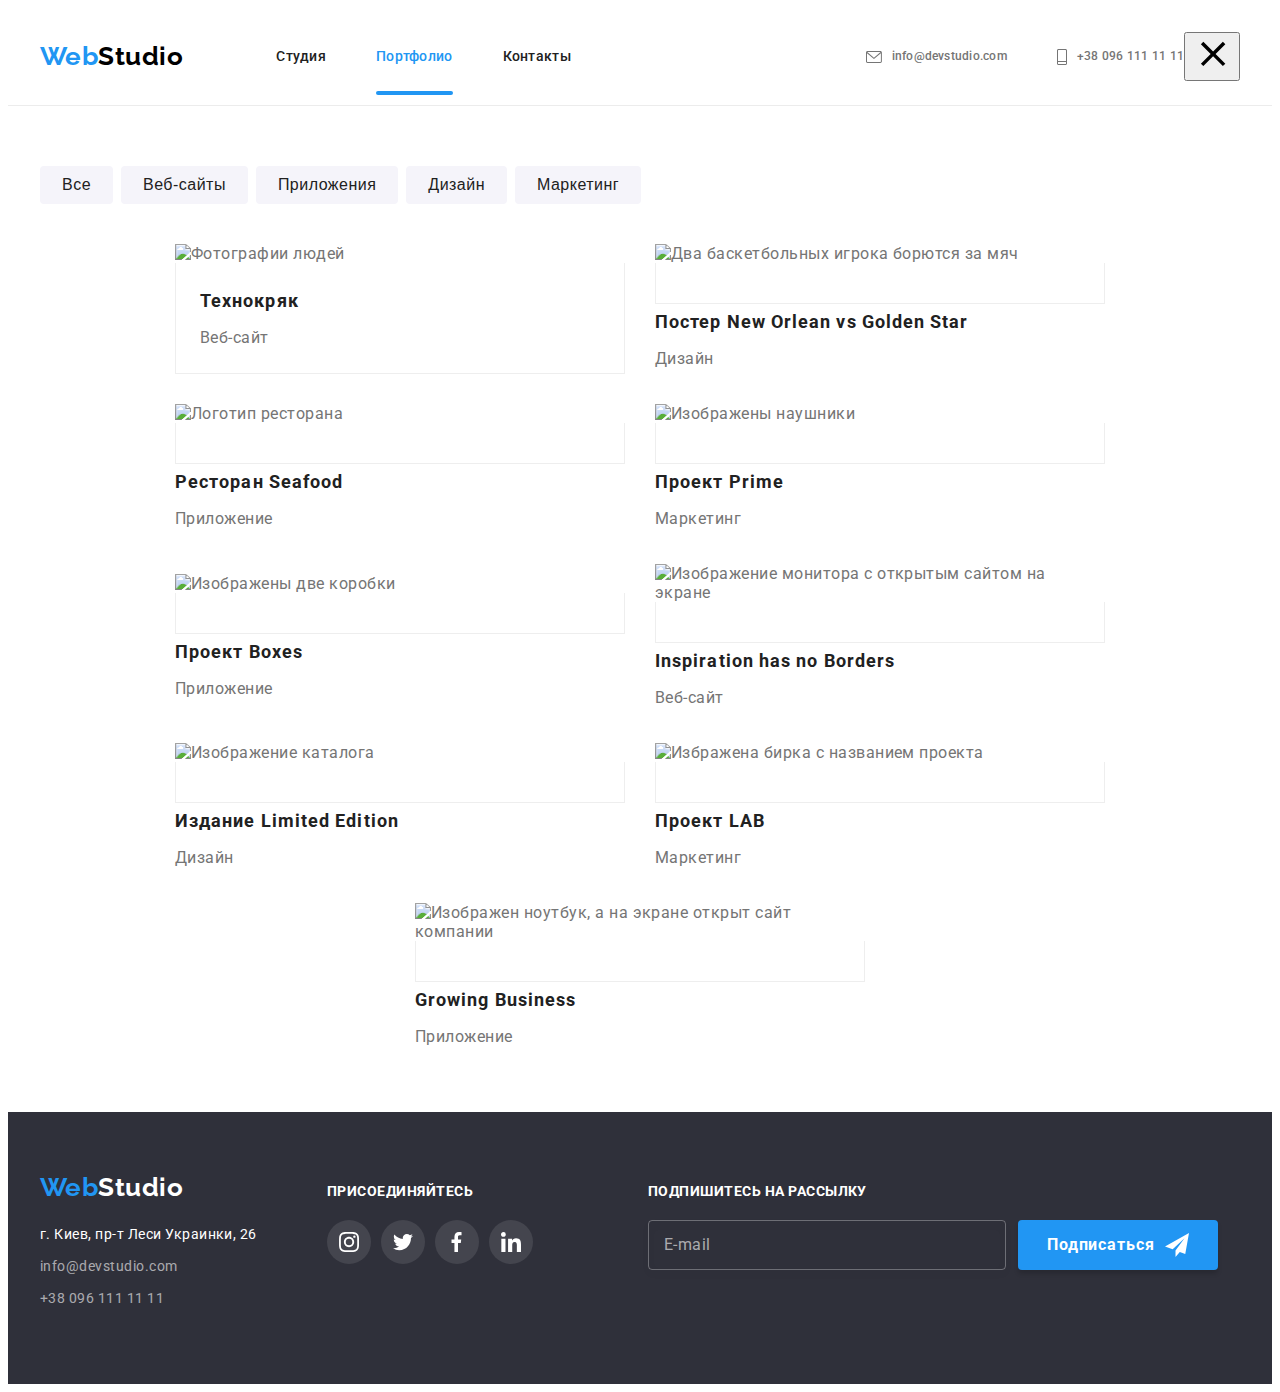
==== commit 6e344218: "v 8.6" ====
--- a/portfolio.html
+++ b/portfolio.html
@@ -101,12 +101,24 @@
               <a class="link portfolio__link" href="">
                 <div class="portfolio__block-card">
                   <div class="portfolio__block-img">
-                    <img
-                      src="./images/Portfolio/Tehnokryak.jpg"
-                      width="370"
-                      height="294"
-                      alt="Фотографии людей "
-                    />
+                    <picture>
+                      <source
+                        srcset="./images/desktop/Portfolio/Tehnokryak-370.jpg 1x, ./images/desktop/Portfolio/Tehnokryak-740@2x.jpg 2x"
+                        media="(min-width: 1200px)"
+                        type="image/jpeg"
+                      />
+                      <source
+                        srcset="./images/tablet/Portfolio/Tehnokryak-354.jpg 1x, ./images/tablet/Portfolio/Tehnokryak-708@2x.jpg 2x"
+                        media="(min-width: 768px)"
+                        type="image/jpeg"
+                      />
+                      <source
+                        srcset="./images/Portfolio/Tehnokryak-450.jpg 1x, ./images/Portfolio/Tehnokryak-900@2x.jpg 2x"
+                        media="(max-width: 767.98px)"
+                        type="image/jpeg"
+                      />
+                      <img src="./images/Portfolio/Tehnokryak-450.jpg" width="450" alt="Фотографии людей" />
+                    </picture>                    
                     <div class="portfolio__slider">
                       <p>
                         Технокряк это современная площадка распространения
@@ -127,12 +139,24 @@
               <a class="link portfolio__link" href="">
                 <div class="portfolio__block-card">
                   <div class="portfolio__block-img">
-                    <img
-                      src="./images/Portfolio/poster_New_Orlean_vs_Golden_Star.jpg"
-                      width="370"
-                      height="294"
-                      alt="Два баскетбольных игрока борются за мяч"
-                    />
+                    <picture>
+                      <source
+                        srcset="./images/desktop/Portfolio/poster_New_Orlean_vs_Golden_Star-370.jpg 1x, ./images/desktop/Portfolio/poster_New_Orlean_vs_Golden_Star-740@2x.jpg 2x"
+                        media="(min-width: 1200px)"
+                        type="image/jpeg"
+                      />
+                      <source
+                        srcset="./images/tablet/Portfolio/poster_New_Orlean_vs_Golden_Star-354.jpg 1x, ./images/tablet/Portfolio/poster_New_Orlean_vs_Golden_Star-708@2x.jpg 2x"
+                        media="(min-width: 768px)"
+                        type="image/jpeg"
+                      />
+                      <source
+                        srcset="./images/Portfolio/poster_New_Orlean_vs_Golden_Star-450.jpg 1x, ./images/Portfolio/poster_New_Orlean_vs_Golden_Star-900@2x.jpg 2x"
+                        media="(max-width: 767.98px)"
+                        type="image/jpeg"
+                      />
+                      <img src="./images/Portfolio/poster_New_Orlean_vs_Golden_Star-450.jpg" width="450" alt="Два баскетбольных игрока борются за мяч" />
+                    </picture>                      
                     <div class="portfolio__thumb">
                       <p></p>
                     </div>
@@ -150,12 +174,24 @@
               <a class="link portfolio__link" href=""
                 ><div class="portfolio__block-card">
                   <div class="portfolio__block-img">
-                    <img
-                      src="./images/Portfolio//restaurant_Seafood.jpg"
-                      width="370"
-                      height="294"
-                      alt="Логотип ресторана"
-                    />
+                    <picture>
+                      <source
+                        srcset="./images/desktop/Portfolio/restaurant_Seafood-370.jpg 1x, ./images/desktop/Portfolio/restaurant_Seafood-740@2x.jpg 2x"
+                        media="(min-width: 1200px)"
+                        type="image/jpeg"
+                      />
+                      <source
+                        srcset="./images/tablet/Portfolio/restaurant_Seafood-354.jpg 1x, ./images/tablet/Portfolio/restaurant_Seafood-708@2x.jpg 2x"
+                        media="(min-width: 768px)"
+                        type="image/jpeg"
+                      />
+                      <source
+                        srcset="./images/Portfolio/restaurant_Seafood-450.jpg 1x, ./images/Portfolio/restaurant_Seafood-900@2x.jpg 2x"
+                        media="(max-width: 767.98px)"
+                        type="image/jpeg"
+                      />
+                      <img src="./images/Portfolio/restaurant_Seafood-450.jpg" width="450" alt="Логотип ресторана" />
+                    </picture>                         
                     <div class="portfolio__thumb">
                       <p></p>
                     </div>
@@ -173,12 +209,24 @@
               <a class="link portfolio__link" href=""
                 ><div class="portfolio__block-card">
                   <div class="portfolio__block-img">
-                    <img
-                      src="./images/Portfolio/project_Prime.jpg"
-                      width="370"
-                      height="294"
-                      alt="Изображены наушники"
-                    />
+                    <picture>
+                      <source
+                        srcset="./images/desktop/Portfolio/project_Prime-370.jpg 1x, ./images/desktop/Portfolio/project_Prime-740@2x.jpg 2x"
+                        media="(min-width: 1200px)"
+                        type="image/jpeg"
+                      />
+                      <source
+                        srcset="./images/tablet/Portfolio/project_Prime-354.jpg 1x, ./images/tablet/Portfolio/project_Prime-708@2x.jpg 2x"
+                        media="(min-width: 768px)"
+                        type="image/jpeg"
+                      />
+                      <source
+                        srcset="./images/Portfolio/project_Prime-450.jpg 1x, ./images/Portfolio/project_Prime-900@2x.jpg 2x"
+                        media="(max-width: 767.98px)"
+                        type="image/jpeg"
+                      />
+                      <img src="./images/Portfolio/project_Prime-450.jpg" width="450" alt="Изображены наушники" />
+                    </picture>                     
                     <div class="portfolio__thumb">
                       <p></p>
                     </div>
@@ -196,12 +244,24 @@
               <a class="link portfolio__link" href=""
                 ><div class="portfolio__block-card">
                   <div class="portfolio__block-img">
-                    <img
-                      src="./images/Portfolio/project_Boxes.jpg"
-                      width="370"
-                      height="294"
-                      alt="Изображены две коробки"
-                    />
+                    <picture>
+                      <source
+                        srcset="./images/desktop/Portfolio/project_Boxes-370.jpg 1x, ./images/desktop/Portfolio/project_Boxes-740@2x.jpg 2x"
+                        media="(min-width: 1200px)"
+                        type="image/jpeg"
+                      />
+                      <source
+                        srcset="./images/tablet/Portfolio/project_Boxes-354.jpg 1x, ./images/tablet/Portfolio/project_Boxes-708@2x.jpg 2x"
+                        media="(min-width: 768px)"
+                        type="image/jpeg"
+                      />
+                      <source
+                        srcset="./images/Portfolio/project_Boxes-450.jpg 1x, ./images/Portfolio/project_Boxes-900@2x.jpg 2x"
+                        media="(max-width: 767.98px)"
+                        type="image/jpeg"
+                      />
+                      <img src="./images/Portfolio/project_Boxes-450.jpg" width="450" alt="Изображены две коробки" />
+                    </picture>   
                     <div class="portfolio__thumb">
                       <p></p>
                     </div>
@@ -219,12 +279,24 @@
               <a class="link portfolio__link" href=""
                 ><div class="portfolio__block-card">
                   <div class="portfolio__block-img">
-                    <img
-                      src="./images/Portfolio/Inspiration_has_no_Borders.jpg"
-                      width="370"
-                      height="294"
-                      alt="Изображение монитора с открытым сайтом на экране"
-                    />
+                    <picture>
+                      <source
+                        srcset="./images/desktop/Portfolio/Inspiration_has_no_Borders-370.jpg 1x, ./images/desktop/Portfolio/Inspiration_has_no_Borders-740@2x.jpg 2x"
+                        media="(min-width: 1200px)"
+                        type="image/jpeg"
+                      />
+                      <source
+                        srcset="./images/tablet/Portfolio/Inspiration_has_no_Borders-354.jpg 1x, ./images/tablet/Portfolio/Inspiration_has_no_Borders-708@2x.jpg 2x"
+                        media="(min-width: 768px)"
+                        type="image/jpeg"
+                      />
+                      <source
+                        srcset="./images/Portfolio/Inspiration_has_no_Borders-450.jpg 1x, ./images/Portfolio/Inspiration_has_no_Borders-900@2x.jpg 2x"
+                        media="(max-width: 767.98px)"
+                        type="image/jpeg"
+                      />
+                      <img src="./images/Portfolio/Inspiration_has_no_Borders-450.jpg" width="450" alt="Изображение монитора с открытым сайтом на экране" />
+                    </picture>                       
                     <div class="portfolio__thumb">
                       <p></p>
                     </div>
@@ -242,12 +314,24 @@
               <a class="link portfolio__link" href=""
                 ><div class="portfolio__block-card">
                   <div class="portfolio__block-img">
-                    <img
-                      src="./images/Portfolio/publication_Limited_Edition.jpg"
-                      width="370"
-                      height="294"
-                      alt="Изображение каталога"
-                    />
+                    <picture>
+                      <source
+                        srcset="./images/desktop/Portfolio/publication_Limited_Edition-370.jpg 1x, ./images/desktop/Portfolio/publication_Limited_Edition-740@2x.jpg 2x"
+                        media="(min-width: 1200px)"
+                        type="image/jpeg"
+                      />
+                      <source
+                        srcset="./images/tablet/Portfolio/publication_Limited_Edition-354.jpg 1x, ./images/tablet/Portfolio/publication_Limited_Edition-708@2x.jpg 2x"
+                        media="(min-width: 768px)"
+                        type="image/jpeg"
+                      />
+                      <source
+                        srcset="./images/Portfolio/publication_Limited_Edition-450.jpg 1x, ./images/Portfolio/publication_Limited_Edition-900@2x.jpg 2x"
+                        media="(max-width: 767.98px)"
+                        type="image/jpeg"
+                      />
+                      <img src="./images/Portfolio/publication_Limited_Edition-450.jpg" width="450" alt="Изображение каталога" />
+                    </picture>                       
                     <div class="portfolio__thumb">
                       <p></p>
                     </div>
@@ -265,12 +349,24 @@
               <a class="link portfolio__link" href=""
                 ><div class="portfolio__block-card">
                   <div class="portfolio__block-img">
-                    <img
-                      src="./images/Portfolio/project_LAB.jpg"
-                      width="370"
-                      height="294"
-                      alt="Избражена бирка с названием проекта"
-                    />
+                    <picture>
+                      <source
+                        srcset="./images/desktop/Portfolio/project_LAB-370.jpg 1x, ./images/desktop/Portfolio/project_LAB-740@2x.jpg 2x"
+                        media="(min-width: 1200px)"
+                        type="image/jpeg"
+                      />
+                      <source
+                        srcset="./images/tablet/Portfolio/project_LAB-354.jpg 1x, ./images/tablet/Portfolio/project_LAB-708@2x.jpg 2x"
+                        media="(min-width: 768px)"
+                        type="image/jpeg"
+                      />
+                      <source
+                        srcset="./images/Portfolio/project_LAB-450.jpg 1x, ./images/Portfolio/project_LAB-900@2x.jpg 2x"
+                        media="(max-width: 767.98px)"
+                        type="image/jpeg"
+                      />
+                      <img src="./images/Portfolio/project_LAB-450.jpg" width="450" alt="Избражена бирка с названием проекта" />
+                    </picture>                       
                     <div class="portfolio__thumb">
                       <p></p>
                     </div>
@@ -288,12 +384,24 @@
               <a class="link portfolio__link" href=""
                 ><div class="portfolio__block-card">
                   <div class="portfolio__block-img">
-                    <img
-                      src="./images/Portfolio/Growing_Business.jpg"
-                      width="370"
-                      height="294"
-                      alt="Изображен ноутбук, а на экране открыт сайт компании"
-                    />
+                    <picture>
+                      <source
+                        srcset="./images/desktop/Portfolio/Growing_Business-370.jpg 1x, ./images/desktop/Portfolio/Growing_Business-740@2x.jpg 2x"
+                        media="(min-width: 1200px)"
+                        type="image/jpeg"
+                      />
+                      <source
+                        srcset="./images/tablet/Portfolio/Growing_Business-354.jpg 1x, ./images/tablet/Portfolio/Growing_Business-708@2x.jpg 2x"
+                        media="(min-width: 768px)"
+                        type="image/jpeg"
+                      />
+                      <source
+                        srcset="./images/Portfolio/Growing_Business-450.jpg 1x, ./images/Portfolio/Growing_Business-900@2x.jpg 2x"
+                        media="(max-width: 767.98px)"
+                        type="image/jpeg"
+                      />
+                      <img src="./images/Portfolio/Growing_Business-450.jpg" width="450" alt="Изображен ноутбук, а на экране открыт сайт компании" />
+                    </picture>                       
                     <div class="portfolio__thumb">
                       <p></p>
                     </div>
--- a/css/main.min.css
+++ b/css/main.min.css
@@ -1,2 +1,2 @@
-.visually-hidden{position:absolute !important;clip:rect(1px 1px 1px 1px);clip:rect(1px, 1px, 1px, 1px);padding:0 !important;border:0 !important;height:1px !important;width:1px !important;overflow:hidden}.subscribe__btn-submit,.banner__btn-order,.modal__btn-submit{display:inline-flex;align-items:center;justify-content:center;display:inline-flex;align-items:center;justify-content:center;padding:10px 0;width:200px;height:50px;font-family:Roboto;font-weight:700;font-size:16px;line-height:1.87;letter-spacing:0.06em;cursor:pointer;color:#ffffff;background-color:#2196f3;box-shadow:0px 4px 4px rgba(0,0,0,0.15);border:none;border-radius:4px}.clients__list,.portfolio__list{display:flex;align-items:center;justify-content:center;flex-wrap:wrap;margin-top:-30px;margin-left:-30px}html{box-sizing:border-box}*::after,*::before{box-sizing:inherit}body{font-family:'Roboto', 'arial', sans-serif;letter-spacing:0.03em;color:#757575}h1,h2,h3,h4,h5,h6,p{margin-top:0;margin-bottom:0}img{display:block;max-width:100%;height:auto}.list{padding-left:0;margin:0;list-style:none;font-style:normal}.link{text-decoration:none;color:inherit;transition:color 250ms cubic-bezier(0.4, 0, 0.2, 1)}.icon{fill:currentColor;color:#afb1b8;transition:color 250ms cubic-bezier(0.4, 0, 0.2, 1)}.container{margin:0 auto;padding:0 15px;width:768px}@media screen and (max-width: 767px){.container{width:480px}}@media screen and (min-width: 1200px){.container{width:1200px}}.logo{font-family:'Raleway', sans-serif;font-weight:700;font-size:24px;line-height:1.17;text-decoration:none;color:#2196f3}.social-links__list{display:flex;align-items:center;justify-content:center}.social-links__item:not(:last-child){margin-right:10px}.social-links__link{display:inline-flex;align-items:center;justify-content:center;width:44px;height:44px;border-radius:50%;transition:background-color 250ms cubic-bezier(0.4, 0, 0.2, 1)}.social-links__link:hover,.social-links__link:focus{background-color:#2196f3;border-radius:50%}.social-links__link:hover,.social-links__link:focus{background-color:#2196f3;border-radius:50%}.social-links__link:hover .social-links__icon,.social-links__link:focus .social-links__icon{color:#ffffff}.page-header{border-bottom:1px solid #ececec;background-color:#ffffff}.page-header__container{display:flex;align-items:center;justify-content:center;justify-content:space-between;padding-top:16px;padding-bottom:16px}.page-header__logo--color{color:#000000}@media screen and (max-width: 767px){.page-header__btn-menu{padding:0;background:#ffffff;cursor:pointer;transition:transform 250ms cubic-bezier(0.4, 0, 0.2, 1);outline:none;border:none}.page-header__icon-menu{color:#212121;transition:color 250ms cubic-bezier(0.4, 0, 0.2, 1)}.page-header__btn-menu:hover .page-header__icon-menu,.page-header__btn-menu:focus .page-header__icon-menu{color:#2196f3}.navigation,.contact__list{position:absolute !important;clip:rect(1px 1px 1px 1px);clip:rect(1px, 1px, 1px, 1px);padding:0 !important;border:0 !important;height:1px !important;width:1px !important;overflow:hidden}}@media screen and (min-width: 768px){.page-header__container{padding-top:21px;padding-bottom:21px}.page-header__btn-menu,.page-header__icon-menu{position:absolute !important;clip:rect(1px 1px 1px 1px);clip:rect(1px, 1px, 1px, 1px);padding:0 !important;border:0 !important;height:1px !important;width:1px !important;overflow:hidden}}@media screen and (min-width: 1200px){.page-header__container{padding-top:24px;padding-bottom:24px}.logo{font-size:26px;line-height:1.19}}@media screen and (min-width: 768px){.navigation__list{display:flex;font-weight:500;font-size:14px;line-height:1.14;letter-spacing:0.02em;color:#212121}.navigation__item:not(:last-child){margin-right:50px}.navigation__link{padding:28px 0}.navigation__link--selected{position:relative;color:#2196f3}.navigation__link--selected::after{position:absolute;top:100%;left:0;content:'';width:100%;height:4px;background-color:#2196f3;border-radius:2px}}@media screen and (min-width: 1200px){.navigation__list{margin-left:93px}.navigation__link{padding:27px 0}}@media screen and (min-width: 768px){.contact__list{display:flex;font-size:12px;font-weight:500;line-height:1.17;letter-spacing:0.02em}.contact__item{display:flex;align-items:center;justify-content:center;justify-content:start}.contact__link{display:flex;align-items:center;justify-content:center}.contact__link:hover,.contact__link:focus{color:#2196f3}.contact__icon{color:#757575;margin-right:8px}.contact__link:hover .contact__icon,.contact__link:focus .contact__icon{color:#2196f3}.contact__link:hover .contact__icon,.contact__link:focus .contact__icon{color:#2196f3}}@media screen and (min-width: 768px) and (max-width: 1199px){.contact__list{flex-direction:column}.contact__item:not(:first-child){margin-top:10px}}@media screen and (min-width: 1200px){.contact__list{margin-left:auto}.contact__item:not(:last-child){margin-right:50px}.contact__icon{margin-right:10px}}.page-footer__join{margin-bottom:60px}.page-footer__join .social-links__item{background-color:rgba(255,255,255,0.1);border-radius:50%}.page-footer__join .social-links__icon{color:#ffffff}@media screen and (min-width: 1200px){.page-footer__join{margin-right:93px}}.subscribe__form{position:relative;display:inline-flex;flex-direction:column}.subscribe__name-field{position:absolute;top:0;left:0;transform:translate(16px, 15px)}.subscribe__text{font-size:16px;line-height:1.25;color:rgba(255,255,255,0.6)}.subscribe__field{margin-bottom:20px;padding-left:79px;width:450px;height:50px;background:transparent;border:1px solid rgba(255,255,255,0.3);box-sizing:border-box;filter:drop-shadow(0px 4px 4px rgba(0,0,0,0.15));border-radius:4px;outline:none}.subscribe__icon{margin-left:10px}.subscribe__btn-submit{margin:0 auto}@media screen and (min-width: 768px){.page-footer__subscribe{margin:0 auto}}@media screen and (min-width: 1200px){.subscribe__form{flex-direction:row}.subscribe__field{margin-right:12px;width:358px}}.page-footer{display:flex;align-items:center;justify-content:center;padding:60px 0;min-width:480px;background-color:#2f303a;background-size:auto}.page-footer__container{display:block;text-align:center}.page-footer__footer-contact{margin-bottom:60px;font-size:14px;line-height:1.71;color:rgba(255,255,255,0.6)}.footer-contact__logo{display:inline-block;margin-bottom:20px}.footer-contact__logo--color{color:#ffffff}.footer-contact__map{color:#ffffff}.footer-contact__item:not(:last-child){margin-bottom:8px}.page-footer__title{display:block;margin-bottom:20px;font-weight:bold;font-size:14px;line-height:1.14;text-transform:uppercase;color:#ffffff}@media screen and (min-width: 768px){.page-footer__container{display:inline-flex;flex-wrap:wrap;padding-left:76px;align-items:baseline}.page-footer__footer-contact{margin-right:165px}}@media screen and (min-width: 1200px){.page-footer__container{flex-wrap:nowrap;padding-left:15px}.page-footer__footer-contact{margin-right:70px;margin-bottom:0}.footer-contact__item{display:flex;margin-right:auto}.page-footer__title{display:flex;margin-right:auto}.footer-contact__logo{display:flex;margin-right:auto}}.subscribe__btn-submit,.banner__btn-order,.modal__btn-submit{display:inline-flex;align-items:center;justify-content:center;display:inline-flex;align-items:center;justify-content:center;padding:10px 0;width:200px;height:50px;font-family:Roboto;font-weight:700;font-size:16px;line-height:1.87;letter-spacing:0.06em;cursor:pointer;color:#ffffff;background-color:#2196f3;box-shadow:0px 4px 4px rgba(0,0,0,0.15);border:none;border-radius:4px}.clients__list,.portfolio__list{display:flex;align-items:center;justify-content:center;flex-wrap:wrap;margin-top:-30px;margin-left:-30px}.banner{max-width:100vmax;margin:0 auto;min-width:480px;background-image:linear-gradient(to right, rgba(47,48,58,0.4), rgba(47,48,58,0.4)),url("/images/banner/banner-m480.jpg");background-size:cover}@media (min-device-pixel-ratio: 2), (min-resolution: 192dpi), (min-resolution: 2dppx){.banner{background-image:linear-gradient(to right, rgba(47,48,58,0.4), rgba(47,48,58,0.4)),url("/images/banner/banner-m960@2x.jpg")}}.banner__container{padding:118px 0;text-align:center}.banner__title{display:inline-block;margin-bottom:30px;width:360px;font-size:26px;font-weight:900;line-height:1.6;letter-spacing:0.06em;text-align:center;color:#ffffff}.advantages__container{padding-top:60px;padding-bottom:60px}.advantages__thumb{display:flex;align-items:center;justify-content:center;margin-bottom:30px;width:450px;height:120px;background-color:#f5f4fa}.advantages__item:not(:last-child){margin-bottom:30px}.advantages__caption{margin-bottom:10px;font-size:14px;font-weight:700;line-height:1.14;margin-bottom:10px;text-align:center;color:#212121}.advantages__text{font-size:14px;line-height:1.71}@media screen and (max-width: 1199px){.working{position:absolute !important;clip:rect(1px 1px 1px 1px);clip:rect(1px, 1px, 1px, 1px);padding:0 !important;border:0 !important;height:1px !important;width:1px !important;overflow:hidden}}.team{background-color:#f5f4fa;min-width:480px}.team__container{padding-top:60px;padding-bottom:60px}.team__title{margin-bottom:30px;font-size:28px;line-height:1.18;font-weight:700;text-align:center;text-transform:uppercase;color:#212121}.team__item{box-shadow:0px 2px 1px 0px rgba(0,0,0,0.2),0px 1px 1px 0px rgba(0,0,0,0.14),0px 1px 3px 0px rgba(0,0,0,0.12);background-color:#ffffff}.team__item:not(:last-child){margin-bottom:30px}.team__thumb{padding-top:30px;padding-bottom:24px}.team__name{margin-bottom:10px;font-size:16px;font-weight:500;line-height:1.19;text-align:center;color:#212121}.team__text{margin-bottom:16px;font-size:16px;line-height:1.19px;text-align:center}.clients__container{padding-top:60px;padding-bottom:60px}.clients__title{margin-bottom:30px;font-size:28px;line-height:1.18;font-weight:700;text-align:center;text-transform:uppercase;color:#212121}.clients__item{margin-top:30px;margin-left:30px;flex-basis:calc((100% - 60px) / 2)}.clients__link{display:flex;align-items:center;justify-content:center;padding:16px 0;border:1px solid #afb1b8;border-radius:4px;transition:border-color 250ms cubic-bezier(0.4, 0, 0.2, 1)}.clients__link:hover,.clients__link:focus{border-color:#2196f3}.clients__link:hover .clients__icon,.clients__link:focus .clients__icon{color:#2196f3}.backdrop{position:fixed;top:0;left:0;width:100%;height:100%;background:rgba(0,0,0,0.2);transition:opacity,visibility,transform 1000ms,1000ms,1000ms cubic-bezier(0.4, 0, 0.2, 1)}.backdrop.is-hidden{visibility:hidden;opacity:0;pointer-events:none;transform:scale(0) rotate(-360deg)}.modal{position:absolute;top:50%;left:50%;transform:translate(-50%, -50%);padding:40px;min-width:450px;background:#ffffff;box-shadow:0px 1px 3px rgba(0,0,0,0.12),0px 1px 1px rgba(0,0,0,0.14),0px 2px 1px rgba(0,0,0,0.2);border-radius:4px}.modal__btn-submit{display:block;margin:0 auto;margin-top:30px;background:#2196f3;box-shadow:none;transition:transform 250ms cubic-bezier(0.4, 0, 0.2, 1)}.modal__btn-submit:hover,.modal__btn-submit:focus{background:#188ce8;box-shadow:0px 4px 4px rgba(0,0,0,0.15);outline:none}.modal__btn-close{display:flex;align-items:center;justify-content:center;position:absolute;top:8px;right:8px;width:30px;height:30px;background:#ffffff;border:1px solid rgba(0,0,0,0.1);border-radius:50%;cursor:pointer;transition:transform 250ms cubic-bezier(0.4, 0, 0.2, 1);outline:none}.modal__icon-close{color:#000000}.modal__btn-close:hover .modal__icon-close,.modal__btn-close:focus .modal__icon-close{color:#2196f3}.modal__title{margin-bottom:12px;font-weight:bold;font-size:20px;line-height:1.15;text-align:center;color:#212121}.modal-form__item{margin-bottom:20px;font-size:12px;line-height:1.17;letter-spacing:0.01em;color:#757575}.modal-form__label{position:relative}.modal-form__icon{position:absolute;bottom:0;left:0;transform:translate(12px, 2px);color:#000000;transition:transform 250ms cubic-bezier(0.4, 0, 0.2, 1)}.modal-form__field{margin-top:4px;padding-left:42px;width:100%;height:40px;border:1px solid rgba(33,33,33,0.2);box-sizing:border-box;border-radius:4px;cursor:pointer;transition:transform 250ms cubic-bezier(0.4, 0, 0.2, 1);outline:none}.modal-form__field:focus{border:1px solid #2196f3}.modal-form__field:focus ~ .modal-form__icon{color:#2196f3}.modal-form__item:not(:last-child){margin-bottom:10px}.modal-form__comment{padding:12px 16px;width:100%;height:120px;resize:none;letter-spacing:0.01em}.checkbox{position:absolute !important;clip:rect(1px 1px 1px 1px);clip:rect(1px, 1px, 1px, 1px);padding:0 !important;border:0 !important;height:1px !important;width:1px !important;overflow:hidden}.checkbox__label{display:flex;align-items:center;justify-content:center;margin:0 auto;position:relative;font-size:12px;line-height:1.17;cursor:pointer}.checkbox__link{text-decoration:underline;font-size:12px;line-height:1.17;color:#2196f3}.checkbox__custom{margin-right:4px;width:16px;height:15px;background-color:#ffffff;border:2px solid #212121;border-radius:2px}.checkbox:focus ~ .checkbox__custom{box-shadow:0 0 0 2px #2196f3}.checkbox:checked ~ .checkbox__custom{opacity:0}.checkbox__sign{position:absolute;top:50%;left:0;transform:translate(0, -50%);background:#2196f3;border-radius:2px;opacity:0;transition:transform 250ms cubic-bezier(0.4, 0, 0.2, 1)}.checkbox:focus ~ .checkbox__sign{box-shadow:0 0 0 2px #000000}.checkbox:checked ~ .checkbox__sign{opacity:1}.portfolio__container{padding-top:60px;padding-bottom:60px}.filtr__list{display:flex;flex-wrap:wrap;justify-content:flex-start;margin-bottom:25px}.filtr__item{margin-bottom:15px}.filtr__item:not(:last-child){margin-right:8px}.filtr__btn{padding:6px 22px;min-height:38px;font-weight:500;font-size:16px;line-height:1.62;letter-spacing:0.03em;cursor:pointer;color:#212121;border:none;border-radius:4px;transition:color 250ms cubic-bezier(0.4, 0, 0.2, 1);transition:box-shadow 250ms cubic-bezier(0.4, 0, 0.2, 1);background-color:#f5f4fa}.filtr__btn:focus,.filtr__btn:hover{color:#2196f3}.filtr__btn:hover,.filtr__btn:focus{box-shadow:0px 3px 1px rgba(0,0,0,0.1),0px 1px 2px rgba(0,0,0,0.08),0px 2px 2px rgba(0,0,0,0.12)}.portfolio__item{margin-top:30px;margin-left:30px;flex-basis:calc((100% - 90px) / 3);transition:box-shadow 250ms cubic-bezier(0.4, 0, 0.2, 1)}.portfolio__block-img{position:relative;overflow:hidden}.portfolio__slider{position:absolute;top:100%;left:0;transition:transform 250ms cubic-bezier(0.4, 0, 0.2, 1);padding:63px 24px;width:100%;height:100%;font-size:18px;line-height:1.56;letter-spacing:0.03em;color:#ffffff;background:rgba(33,150,243,0.9)}.portfolio__link:hover .portfolio__slider,.portfolio__link:focus .portfolio__slider{transform:translateY(-100%)}.portfolio__thumb{padding:20px 24px;border:1px solid #eeeeee;border-top:none;background-color:#ffffff}.portfolio__title{margin-bottom:4px;font-size:18px;line-height:2;letter-spacing:0.06em;color:#212121}.portfolio__category{font-size:16px;line-height:1.88;color:#757575}.portfolio__link:hover .portfolio__block-card,.portfolio__link:focus .portfolio__block-card{box-shadow:0px 1px 1px rgba(0,0,0,0.12),0px 4px 4px rgba(0,0,0,0.06),1px 4px 6px rgba(0,0,0,0.16)}
+.visually-hidden{position:absolute !important;clip:rect(1px 1px 1px 1px);clip:rect(1px, 1px, 1px, 1px);padding:0 !important;border:0 !important;height:1px !important;width:1px !important;overflow:hidden}.subscribe__btn-submit,.banner__btn-order,.modal__btn-submit{display:inline-flex;align-items:center;justify-content:center;display:inline-flex;align-items:center;justify-content:center;padding:10px 0;width:200px;height:50px;font-family:Roboto;font-weight:700;font-size:16px;line-height:1.87;letter-spacing:0.06em;cursor:pointer;color:#ffffff;background-color:#2196f3;box-shadow:0px 4px 4px rgba(0,0,0,0.15);border:none;border-radius:4px}.clients__list,.portfolio__list{display:flex;align-items:center;justify-content:center;flex-wrap:wrap;margin-top:-30px;margin-left:-30px}html{box-sizing:border-box}*::after,*::before{box-sizing:inherit}body{font-family:'Roboto', 'arial', sans-serif;letter-spacing:0.03em;color:#757575}h1,h2,h3,h4,h5,h6,p{margin-top:0;margin-bottom:0}img{display:block;max-width:100%;height:auto}.list{padding-left:0;margin:0;list-style:none;font-style:normal}.link{text-decoration:none;color:inherit;transition:color 250ms cubic-bezier(0.4, 0, 0.2, 1)}.icon{fill:currentColor;color:#afb1b8;transition:color 250ms cubic-bezier(0.4, 0, 0.2, 1)}.container{margin:0 auto;padding:0 15px;width:768px}@media screen and (max-width: 767.98px){.container{width:480px}}@media screen and (min-width: 1200px){.container{width:1200px}}.logo{font-family:'Raleway', sans-serif;font-weight:700;font-size:24px;line-height:1.17;text-decoration:none;color:#2196f3}.social-links__list{display:flex;align-items:center;justify-content:center}.social-links__item:not(:last-child){margin-right:10px}.social-links__link{display:inline-flex;align-items:center;justify-content:center;width:44px;height:44px;border-radius:50%;transition:background-color 250ms cubic-bezier(0.4, 0, 0.2, 1)}.social-links__link:hover,.social-links__link:focus{background-color:#2196f3;border-radius:50%}.social-links__link:hover,.social-links__link:focus{background-color:#2196f3;border-radius:50%}.social-links__link:hover .social-links__icon,.social-links__link:focus .social-links__icon{color:#ffffff}.page-header{border-bottom:1px solid #ececec;background-color:#ffffff}.page-header__container{display:flex;align-items:center;justify-content:center;justify-content:space-between;padding-top:16px;padding-bottom:16px}.page-header__logo--color{color:#000000}@media screen and (min-width: 768px){.page-header__container{padding-top:21px;padding-bottom:21px}}@media screen and (min-width: 1200px){.page-header__container{padding-top:24px;padding-bottom:24px}.logo{font-size:26px;line-height:1.19}}@media screen and (min-width: 768px){.navigation__list{display:flex;font-weight:500;font-size:14px;line-height:1.14;letter-spacing:0.02em;color:#212121}.navigation__item:not(:last-child){margin-right:50px}.navigation__link{padding:28px 0}.navigation__link--selected{position:relative;color:#2196f3}.navigation__link--selected::after{position:absolute;top:100%;left:0;content:'';width:100%;height:4px;background-color:#2196f3;border-radius:2px}}@media screen and (min-width: 1200px){.navigation__list{margin-left:93px}.navigation__link{padding:27px 0}}@media screen and (min-width: 768px){.contact__list{display:flex;font-size:12px;font-weight:500;line-height:1.17;letter-spacing:0.02em}.contact__item{display:flex;align-items:center;justify-content:center;justify-content:start}.contact__link{display:flex;align-items:center;justify-content:center}.contact__link:hover,.contact__link:focus{color:#2196f3}.contact__icon{color:#757575;margin-right:8px}.contact__link:hover .contact__icon,.contact__link:focus .contact__icon{color:#2196f3}.contact__link:hover .contact__icon,.contact__link:focus .contact__icon{color:#2196f3}}@media screen and (min-width: 768px) and (max-width: 1199.98px){.contact__list{flex-direction:column}.contact__item:not(:first-child){margin-top:10px}}@media screen and (min-width: 1200px){.contact__list{margin-left:auto}.contact__item:not(:last-child){margin-right:50px}.contact__icon{margin-right:10px}}.mobile-menu{position:fixed;top:0;left:0;opacity:0;width:100%;height:100vh;background-color:#fff;transition:transform 250ms cubic-bezier(0.4, 0, 0.2, 1);z-index:99}.mobile-menu.is-open{opacity:1}@media screen and (min-width: 768px){.mobile-menu{display:none}}.mobile-menu__btn-menu{width:40px;height:40px;cursor:pointer;transition:transform 250ms cubic-bezier(0.4, 0, 0.2, 1);border:none;background-color:transparent}@media screen and (min-width: 768px){.mobile-menu__btn-menu{display:none}}.is-open .btn-menu__icon-menu{display:none}.mobile-menu__icon-menu{color:#212121}.mobile-menu__btn-menu:hover .mobile-menu__icon-menu,.mobile-menu__btn-menu:focus .mobile-menu__icon-menu{color:#2196f3}.btn-menu__icon-close{display:none}.is-open .btn-menu__icon-close{display:block}@media screen and (max-width: 767.98px){.navigation,.contact__list{display:none}}.page-footer__join{margin-bottom:60px}.page-footer__join .social-links__item{background-color:rgba(255,255,255,0.1);border-radius:50%}.page-footer__join .social-links__icon{color:#ffffff}@media screen and (min-width: 1200px){.page-footer__join{margin-right:93px}}.subscribe__form{position:relative;display:inline-flex;flex-direction:column}.subscribe__name-field{position:absolute;top:0;left:0;transform:translate(16px, 15px)}.subscribe__text{font-size:16px;line-height:1.25;color:rgba(255,255,255,0.6)}.subscribe__field{margin-bottom:20px;padding-left:79px;width:450px;height:50px;background:transparent;border:1px solid rgba(255,255,255,0.3);box-sizing:border-box;filter:drop-shadow(0px 4px 4px rgba(0,0,0,0.15));border-radius:4px;outline:none}.subscribe__icon{margin-left:10px}.subscribe__btn-submit{margin:0 auto}@media screen and (min-width: 768px){.page-footer__subscribe{margin:0 auto}}@media screen and (min-width: 1200px){.subscribe__form{flex-direction:row}.subscribe__field{margin-right:12px;width:358px}}.page-footer{display:flex;align-items:center;justify-content:center;padding:60px 0;min-width:480px;background-color:#2f303a;background-size:auto}.page-footer__container{display:block;text-align:center}.page-footer__footer-contact{margin-bottom:60px;font-size:14px;line-height:1.71;color:rgba(255,255,255,0.6)}.footer-contact__logo{display:inline-block;margin-bottom:20px}.footer-contact__logo--color{color:#ffffff}.footer-contact__map{color:#ffffff}.footer-contact__item:not(:last-child){margin-bottom:8px}.page-footer__title{display:block;margin-bottom:20px;font-weight:bold;font-size:14px;line-height:1.14;text-transform:uppercase;color:#ffffff}@media screen and (min-width: 768px){.page-footer__container{display:inline-flex;flex-wrap:wrap;padding-left:76px;align-items:baseline}.page-footer__footer-contact{margin-right:165px}}@media screen and (min-width: 1200px){.page-footer__container{flex-wrap:nowrap;padding-left:15px}.page-footer__footer-contact{margin-right:70px;margin-bottom:0}.footer-contact__item{display:flex;margin-right:auto}.page-footer__title{display:flex;margin-right:auto}.footer-contact__logo{display:flex;margin-right:auto}}.subscribe__btn-submit,.banner__btn-order,.modal__btn-submit{display:inline-flex;align-items:center;justify-content:center;display:inline-flex;align-items:center;justify-content:center;padding:10px 0;width:200px;height:50px;font-family:Roboto;font-weight:700;font-size:16px;line-height:1.87;letter-spacing:0.06em;cursor:pointer;color:#ffffff;background-color:#2196f3;box-shadow:0px 4px 4px rgba(0,0,0,0.15);border:none;border-radius:4px}.clients__list,.portfolio__list{display:flex;align-items:center;justify-content:center;flex-wrap:wrap;margin-top:-30px;margin-left:-30px}.banner{max-width:100vmax;margin:0 auto;min-width:480px;background-size:cover}@media screen and (max-width: 767.98px){.banner{background-image:linear-gradient(to right, rgba(47,48,58,0.4), rgba(47,48,58,0.4)),url("/images/banner-480.jpg")}}@media screen and (max-width: 767.98px) and (min-device-pixel-ratio: 2), screen and (max-width: 767.98px) and (min-resolution: 192dpi), screen and (max-width: 767.98px) and (min-resolution: 2dppx){.banner{background-image:linear-gradient(to right, rgba(47,48,58,0.4), rgba(47,48,58,0.4)),url("/images/banner-960@2x.jpg")}}@media screen and (min-width: 768px) and (max-width: 1199.98px){.banner{background-image:linear-gradient(to right, rgba(47,48,58,0.4), rgba(47,48,58,0.4)),url("/images/tablet/banner-768.jpg")}}@media screen and (min-width: 768px) and (max-width: 1199.98px) and (min-device-pixel-ratio: 2), screen and (min-width: 768px) and (max-width: 1199.98px) and (min-resolution: 192dpi), screen and (min-width: 768px) and (max-width: 1199.98px) and (min-resolution: 2dppx){.banner{background-image:linear-gradient(to right, rgba(47,48,58,0.4), rgba(47,48,58,0.4)),url("/images/tablet/banner-1536@2x.jpg")}}@media screen and (min-width: 1200px){.banner{background-image:linear-gradient(to right, rgba(47,48,58,0.4), rgba(47,48,58,0.4)),url("/images/desktop/banner-1600.jpg")}}@media screen and (min-width: 1200px) and (min-device-pixel-ratio: 2), screen and (min-width: 1200px) and (min-resolution: 192dpi), screen and (min-width: 1200px) and (min-resolution: 2dppx){.banner{background-image:linear-gradient(to right, rgba(47,48,58,0.4), rgba(47,48,58,0.4)),url("/images/desktop/banner-3200@2x.jpg")}}.banner__container{padding:118px 0;text-align:center}.banner__title{display:inline-block;margin-bottom:30px;width:360px;font-size:26px;font-weight:900;line-height:1.6;letter-spacing:0.06em;text-align:center;color:#ffffff}.advantages__container{padding-top:60px;padding-bottom:60px}.advantages__thumb{display:flex;align-items:center;justify-content:center;margin-bottom:30px;width:450px;height:120px;background-color:#f5f4fa}.advantages__item:not(:last-child){margin-bottom:30px}.advantages__caption{margin-bottom:10px;font-size:14px;font-weight:700;line-height:1.14;margin-bottom:10px;text-align:center;color:#212121}.advantages__text{font-size:14px;line-height:1.71}@media screen and (max-width: 1199.98px){.working{position:absolute !important;clip:rect(1px 1px 1px 1px);clip:rect(1px, 1px, 1px, 1px);padding:0 !important;border:0 !important;height:1px !important;width:1px !important;overflow:hidden}}.team{background-color:#f5f4fa;min-width:480px}.team__container{padding-top:60px;padding-bottom:60px}@media screen and (min-width: 1200px){.team__container{padding-top:94px;padding-bottom:94px}}.team__title{margin-bottom:30px;font-size:28px;line-height:1.18;font-weight:700;text-align:center;text-transform:uppercase;color:#212121}.team__item{box-shadow:0px 2px 1px 0px rgba(0,0,0,0.2),0px 1px 1px 0px rgba(0,0,0,0.14),0px 1px 3px 0px rgba(0,0,0,0.12);background-color:#ffffff}@media screen and (min-width: 768px){.team__item{margin-top:30px;margin-left:30px;flex-basis:calc((100% - 60px) / 2)}}@media screen and (min-width: 1200px){.team__item{margin-top:30px;margin-left:30px;flex-basis:calc((100% - 120px) / 4)}}.team__item:not(:last-child){margin-bottom:30px}.team__thumb{padding-top:30px;padding-bottom:24px}.team__name{margin-bottom:10px;font-size:16px;font-weight:500;line-height:1.19;text-align:center;color:#212121}.team__text{margin-bottom:16px;font-size:16px;line-height:1.19px;text-align:center}.clients__container{padding-top:60px;padding-bottom:60px}.clients__title{margin-bottom:30px;font-size:28px;line-height:1.18;font-weight:700;text-align:center;text-transform:uppercase;color:#212121}.clients__item{margin-top:30px;margin-left:30px;flex-basis:calc((100% - 60px) / 2)}@media screen and (min-width: 768px){.clients__item{margin-top:30px;margin-left:30px;flex-basis:calc((100% - 90px) / 3)}}@media screen and (min-width: 1200px){.clients__item{margin-top:30px;margin-left:30px;flex-basis:calc((100% - 180px) / 6)}}.clients__link{display:flex;align-items:center;justify-content:center;padding:16px 0;border:1px solid #afb1b8;border-radius:4px;transition:border-color 250ms cubic-bezier(0.4, 0, 0.2, 1)}.clients__link:hover,.clients__link:focus{border-color:#2196f3}.clients__link:hover .clients__icon,.clients__link:focus .clients__icon{color:#2196f3}.backdrop{position:fixed;top:0;left:0;width:100%;height:100%;background:rgba(0,0,0,0.2);transition:opacity,visibility,transform 1000ms,1000ms,1000ms cubic-bezier(0.4, 0, 0.2, 1)}.backdrop.is-hidden{visibility:hidden;opacity:0;pointer-events:none;transform:scale(0) rotate(-360deg)}.modal{position:absolute;top:50%;left:50%;transform:translate(-50%, -50%);padding:40px;min-width:450px;background:#ffffff;box-shadow:0px 1px 3px rgba(0,0,0,0.12),0px 1px 1px rgba(0,0,0,0.14),0px 2px 1px rgba(0,0,0,0.2);border-radius:4px}.modal__btn-submit{display:block;margin:0 auto;margin-top:30px;background:#2196f3;box-shadow:none;transition:transform 250ms cubic-bezier(0.4, 0, 0.2, 1)}.modal__btn-submit:hover,.modal__btn-submit:focus{background:#188ce8;box-shadow:0px 4px 4px rgba(0,0,0,0.15);outline:none}.modal__btn-close{display:flex;align-items:center;justify-content:center;position:absolute;top:8px;right:8px;width:30px;height:30px;background:#ffffff;border:1px solid rgba(0,0,0,0.1);border-radius:50%;cursor:pointer;transition:transform 250ms cubic-bezier(0.4, 0, 0.2, 1);outline:none}.modal__icon-close{color:#000000}.modal__btn-close:hover .modal__icon-close,.modal__btn-close:focus .modal__icon-close{color:#2196f3}.modal__title{margin-bottom:12px;font-weight:bold;font-size:20px;line-height:1.15;text-align:center;color:#212121}.modal-form__item{margin-bottom:20px;font-size:12px;line-height:1.17;letter-spacing:0.01em;color:#757575}.modal-form__label{position:relative}.modal-form__icon{position:absolute;bottom:0;left:0;transform:translate(12px, 2px);color:#000000;transition:transform 250ms cubic-bezier(0.4, 0, 0.2, 1)}.modal-form__field{margin-top:4px;padding-left:42px;width:100%;height:40px;border:1px solid rgba(33,33,33,0.2);box-sizing:border-box;border-radius:4px;cursor:pointer;transition:transform 250ms cubic-bezier(0.4, 0, 0.2, 1);outline:none}.modal-form__field:focus{border:1px solid #2196f3}.modal-form__field:focus ~ .modal-form__icon{color:#2196f3}.modal-form__item:not(:last-child){margin-bottom:10px}.modal-form__comment{padding:12px 16px;width:100%;height:120px;resize:none;letter-spacing:0.01em}.checkbox{position:absolute !important;clip:rect(1px 1px 1px 1px);clip:rect(1px, 1px, 1px, 1px);padding:0 !important;border:0 !important;height:1px !important;width:1px !important;overflow:hidden}.checkbox__label{display:flex;align-items:center;justify-content:center;margin:0 auto;position:relative;font-size:12px;line-height:1.17;cursor:pointer}.checkbox__link{text-decoration:underline;font-size:12px;line-height:1.17;color:#2196f3}.checkbox__custom{margin-right:4px;width:16px;height:15px;background-color:#ffffff;border:2px solid #212121;border-radius:2px}.checkbox:focus ~ .checkbox__custom{box-shadow:0 0 0 2px #2196f3}.checkbox:checked ~ .checkbox__custom{opacity:0}.checkbox__sign{position:absolute;top:50%;left:0;transform:translate(0, -50%);background:#2196f3;border-radius:2px;opacity:0;transition:transform 250ms cubic-bezier(0.4, 0, 0.2, 1)}.checkbox:focus ~ .checkbox__sign{box-shadow:0 0 0 2px #000000}.checkbox:checked ~ .checkbox__sign{opacity:1}.portfolio__container{padding-top:60px;padding-bottom:60px}.filtr__list{display:flex;flex-wrap:wrap;justify-content:flex-start;margin-bottom:25px}.filtr__item{margin-bottom:15px}.filtr__item:not(:last-child){margin-right:8px}.filtr__btn{padding:6px 22px;min-height:38px;font-weight:500;font-size:16px;line-height:1.62;letter-spacing:0.03em;cursor:pointer;color:#212121;border:none;border-radius:4px;transition:color 250ms cubic-bezier(0.4, 0, 0.2, 1);transition:box-shadow 250ms cubic-bezier(0.4, 0, 0.2, 1);background-color:#f5f4fa}.filtr__btn:focus,.filtr__btn:hover{color:#2196f3}.filtr__btn:hover,.filtr__btn:focus{box-shadow:0px 3px 1px rgba(0,0,0,0.1),0px 1px 2px rgba(0,0,0,0.08),0px 2px 2px rgba(0,0,0,0.12)}.portfolio__item{margin-top:30px;margin-left:30px;flex-basis:calc((100% - 90px) / 3);transition:box-shadow 250ms cubic-bezier(0.4, 0, 0.2, 1)}.portfolio__block-img{position:relative;overflow:hidden}.portfolio__slider{position:absolute;top:100%;left:0;transition:transform 250ms cubic-bezier(0.4, 0, 0.2, 1);padding:63px 24px;width:100%;height:100%;font-size:18px;line-height:1.56;letter-spacing:0.03em;color:#ffffff;background:rgba(33,150,243,0.9)}.portfolio__link:hover .portfolio__slider,.portfolio__link:focus .portfolio__slider{transform:translateY(-100%)}.portfolio__thumb{padding:20px 24px;border:1px solid #eeeeee;border-top:none;background-color:#ffffff}.portfolio__title{margin-bottom:4px;font-size:18px;line-height:2;letter-spacing:0.06em;color:#212121}.portfolio__category{font-size:16px;line-height:1.88;color:#757575}.portfolio__link:hover .portfolio__block-card,.portfolio__link:focus .portfolio__block-card{box-shadow:0px 1px 1px rgba(0,0,0,0.12),0px 4px 4px rgba(0,0,0,0.06),1px 4px 6px rgba(0,0,0,0.16)}
 /*# sourceMappingURL=main.min.css.map */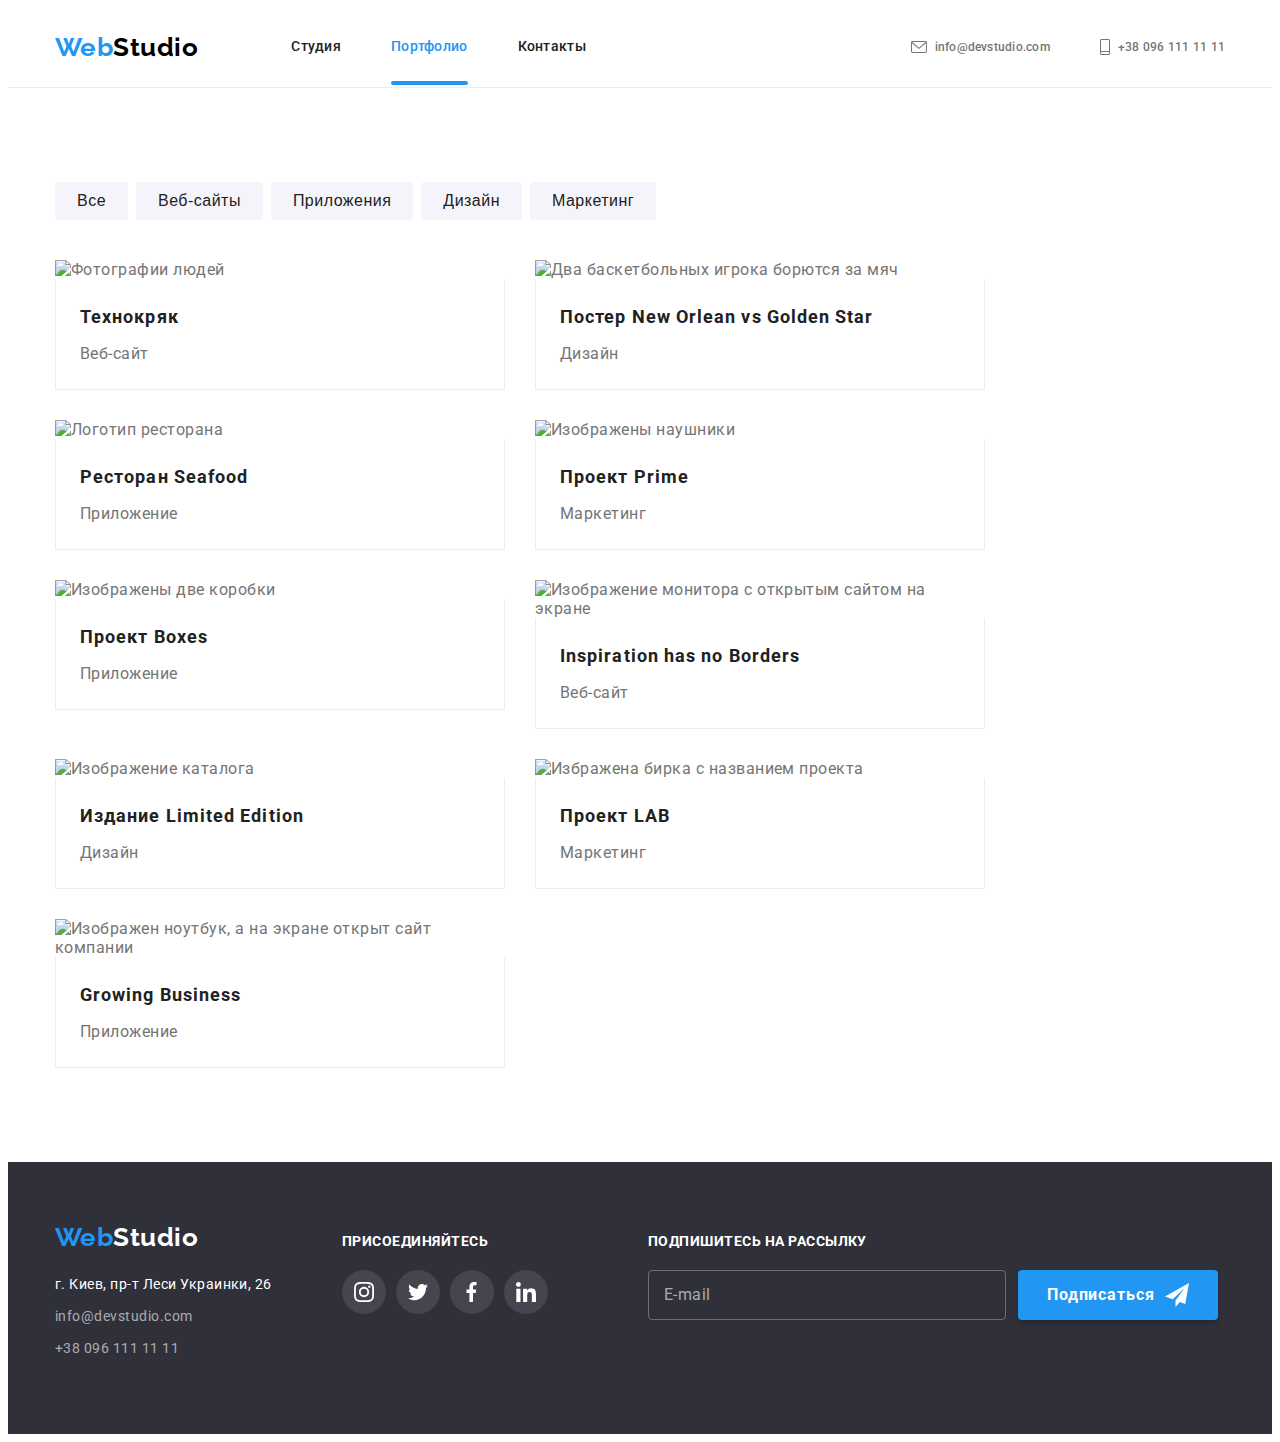
==== commit 6063e68e: "v 8.8" ====
--- a/portfolio.html
+++ b/portfolio.html
@@ -43,7 +43,7 @@
               class="link contact__link"
               href="mailto:info@devstudio.com"
             >
-              <svg class="contact__icon icon" width="16" height="12">
+              <svg class="contact__icon-envelope icon" width="16" height="12">
                 <use
                   href="./images/icons.svg#envelope"
                 ></use>
@@ -56,7 +56,7 @@
               class="link contact__link"
               href="tel:+380961111111"
             >
-              <svg class="contact__icon icon" width="10" height="16">
+              <svg class="contact__icon-telephone icon" width="10" height="16">
                 <use
                   href="./images/icons.svg#telephone"
                 ></use>
@@ -65,14 +65,67 @@
             </a>
           </li>
         </ul>
-        <button class="page-header__btn-menu" type="button">
-          <svg class="page-header__icon icon-menu" width="40" height="40">
-            <use href="./images/icons.svg#menu"></use>
-            <use href="./images/icons.svg#close"></use>
+        <button class="mobile-menu__btn-menu" type="button" data-menu-button>
+          <svg class="btn-menu__icon icon" width="40" height="40">
+            <use class="btn-menu__icon-menu" href="./images/icons.svg#menu"></use>
+            <use class="btn-menu__icon-close" href="./images/icons.svg#close"></use>
           </svg>
         </button>
       </div>
     </header>
+      <div class="mobile-menu" data-menu>
+        <ul class="list mobile-menu__mobile-navigation">
+          <li class="mobile-navigation__item">
+            <a class="link mobile-navigation__link mobile-navigation__link--selected" href="./index.html">Cтудия</a>
+          </li>
+          <li class="link mobile-navigation__item">
+            <a class="link mobile-navigation__link href="./portfolio.html">Портфолио</a>
+          </li>
+          <li class="link mobile-navigation__item">
+            <a class="link mobile-navigation__link href="./">Контакты</a>
+          </li>
+        </ul>
+        <ul class="list mobile-menu__mobile-contact">
+          <li class="mobile-contact__item">
+            <a
+              class="link mobile-contact__link"
+              href="tel:+380961111111"
+            >
+              +38 096 111 11 11
+            </a>
+          </li>                
+          <li class="mobile-contact__item">
+            <a
+              class="link mobile-contact__link"
+              href="mailto:info@devstudio.com"
+            >
+                info@devstudio.com
+            </a>
+          </li>
+        </ul>   
+        <ul class="list mobile-menu__social-links-menu">
+          <li class="social-links-menu__item">
+            <a class="link social-links-menu__link" href=""> 
+              Instagram
+            </a>
+          </li>
+          <li class="social-links-menu__item">
+            <a class="link social-links-menu__link" href=""> 
+              Twitter
+            </a>
+          </li>
+          <li class="social-links-menu__item">
+            <a class="link social-links-menu__link" href=""> 
+              Facebook
+            </a>
+          </li>
+          <li class="social-links-menu__item">
+            <a class="link social-links-menu__link" href=""> 
+              Linkedln
+            </a>
+          </li>
+        </ul>
+      </div>        
     <main>
       <section class="portfolio">
         <div class="portfolio__container container">
@@ -96,7 +149,7 @@
             </li>
           </ul>
           <!-- Содержимое -->
-          <ul class="list portfolio__list">
+          <ul class="list portfolio__list cards">
             <li class="portfolio__item">
               <a class="link portfolio__link" href="">
                 <div class="portfolio__block-card">
@@ -156,16 +209,16 @@
                         type="image/jpeg"
                       />
                       <img src="./images/Portfolio/poster_New_Orlean_vs_Golden_Star-450.jpg" width="450" alt="Два баскетбольных игрока борются за мяч" />
-                    </picture>                      
-                    <div class="portfolio__thumb">
-                      <p></p>
-                    </div>
-                  </div>
-                  <div class="portfolio__content">
+                    </picture>     
+                    <div class="portfolio__slider">
+                      <p></p>
+                    </div>                                         
+                  </div>              
+                  <div class="portfolio__thumb">
                     <h2 class="portfolio__title">
                       Постер <span lang="en">New Orlean vs Golden Star</span>
                     </h2>
-                    <p class="portfolio__category">Дизайн</p>
+                  <p class="portfolio__category">Дизайн</p>
                   </div>
                 </div>
               </a>
@@ -192,11 +245,11 @@
                       />
                       <img src="./images/Portfolio/restaurant_Seafood-450.jpg" width="450" alt="Логотип ресторана" />
                     </picture>                         
-                    <div class="portfolio__thumb">
-                      <p></p>
-                    </div>
-                  </div>
-                  <div class="portfolio__content">
+                    <div class="portfolio__slider">
+                      <p></p>
+                    </div>
+                  </div>
+                  <div class="portfolio__thumb">
                     <h2 class="portfolio__title">
                       Ресторан <span lang="en">Seafood</span>
                     </h2>
@@ -227,11 +280,11 @@
                       />
                       <img src="./images/Portfolio/project_Prime-450.jpg" width="450" alt="Изображены наушники" />
                     </picture>                     
-                    <div class="portfolio__thumb">
-                      <p></p>
-                    </div>
-                  </div>
-                  <div class="portfolio__content">
+                    <div class="portfolio__slider">
+                      <p></p>
+                    </div>
+                  </div>
+                  <div class="portfolio__thumb">
                     <h2 class="portfolio__title">
                       Проект <span lang="en">Prime</span>
                     </h2>
@@ -262,11 +315,11 @@
                       />
                       <img src="./images/Portfolio/project_Boxes-450.jpg" width="450" alt="Изображены две коробки" />
                     </picture>   
-                    <div class="portfolio__thumb">
-                      <p></p>
-                    </div>
-                  </div>
-                  <div class="portfolio__content">
+                    <div class="portfolio__slider">
+                      <p></p>
+                    </div>
+                  </div>
+                  <div class="portfolio__thumb">
                     <h2 class="portfolio__title">
                       Проект <span lang="en">Boxes</span>
                     </h2>
@@ -297,11 +350,11 @@
                       />
                       <img src="./images/Portfolio/Inspiration_has_no_Borders-450.jpg" width="450" alt="Изображение монитора с открытым сайтом на экране" />
                     </picture>                       
-                    <div class="portfolio__thumb">
-                      <p></p>
-                    </div>
-                  </div>
-                  <div class="portfolio__content">
+                    <div class="portfolio__slider">
+                      <p></p>
+                    </div>
+                  </div>
+                  <div class="portfolio__thumb">
                     <h2 class="portfolio__title" lang="en">
                       Inspiration has no Borders
                     </h2>
@@ -332,11 +385,11 @@
                       />
                       <img src="./images/Portfolio/publication_Limited_Edition-450.jpg" width="450" alt="Изображение каталога" />
                     </picture>                       
-                    <div class="portfolio__thumb">
-                      <p></p>
-                    </div>
-                  </div>
-                  <div class="portfolio__content">
+                    <div class="portfolio__slider">
+                      <p></p>
+                    </div>
+                  </div>
+                  <div class="portfolio__thumb">
                     <h2 class="portfolio__title">
                       Издание <span lang="en">Limited Edition</span>
                     </h2>
@@ -367,11 +420,11 @@
                       />
                       <img src="./images/Portfolio/project_LAB-450.jpg" width="450" alt="Избражена бирка с названием проекта" />
                     </picture>                       
-                    <div class="portfolio__thumb">
-                      <p></p>
-                    </div>
-                  </div>
-                  <div class="portfolio__content">
+                    <div class="portfolio__slider">
+                      <p></p>
+                    </div>
+                  </div>
+                  <div class="portfolio__thumb">
                     <h2 class="portfolio__title">
                       Проект <span lang="en">LAB</span>
                     </h2>
@@ -381,8 +434,8 @@
               </a>
             </li>
             <li class="portfolio__item">
-              <a class="link portfolio__link" href=""
-                ><div class="portfolio__block-card">
+              <a class="link portfolio__link" href="">
+                <div class="portfolio__block-card">
                   <div class="portfolio__block-img">
                     <picture>
                       <source
@@ -402,11 +455,11 @@
                       />
                       <img src="./images/Portfolio/Growing_Business-450.jpg" width="450" alt="Изображен ноутбук, а на экране открыт сайт компании" />
                     </picture>                       
-                    <div class="portfolio__thumb">
-                      <p></p>
-                    </div>
-                  </div>
-                  <div class="portfolio__content">
+                    <div class="portfolio__slider">
+                      <p></p>
+                    </div>
+                  </div>
+                  <div class="portfolio__thumb">
                     <h2 class="portfolio__title" lang="en">Growing Business</h2>
                     <p class="portfolio__category">Приложение</p>
                   </div>
@@ -448,43 +501,43 @@
         <div class="page-footer__join">
           <span class="page-footer__title">Присоединяйтесь</span>
           <ul class="list social-links__list">
-                  <li class="social-links__item">
-                    <a class="link social-links__link" href="">
-                      <svg class="social-links__icon icon" width="20" height="20">
-                        <use
-                          href="./images/icons.svg#instagram">
-                        </use>
-                        </svg>
-                      </a>
-                  </li>
-                  <li class="social-links__item">
-                    <a class="link social-links__link" href="">
-                      <svg class="social-links__icon icon"  width="20" height="20">
-                        <use
-                          href="./images/icons.svg#twitter">
-                        </use>
-                      </svg>
-                    </a>
-                  </li>
-                  <li class="social-links__item">
-                    <a class="link social-links__link" href="" >
-                      <svg class="social-links__icon icon" width="20" height="20">
-                        <use
-                          href="./images/icons.svg#facebook">
-                        </use>
-                      </svg>
-                    </a>
-                  </li>
-                  <li class="social-links__item">
-                    <a class="link social-links__link" href=""
-                      ><svg class="social-links__icon icon"  width="20" height="20">
-                        <use
-                          href="./images/icons.svg#linkedin">
-                        </use>
-                      </svg>
-                    </a>
-                  </li>
-                </ul>
+            <li class="social-links__item">
+              <a class="link social-links__link" href="">
+                <svg class="social-links__icon icon" width="20" height="20">
+                  <use
+                    href="./images/icons.svg#instagram">
+                  </use>
+                  </svg>
+                </a>
+            </li>
+            <li class="social-links__item">
+              <a class="link social-links__link" href="">
+                <svg class="social-links__icon icon"  width="20" height="20">
+                  <use
+                    href="./images/icons.svg#twitter">
+                  </use>
+                </svg>
+              </a>
+            </li>
+            <li class="social-links__item">
+              <a class="link social-links__link" href="" >
+                <svg class="social-links__icon icon" width="20" height="20">
+                  <use
+                    href="./images/icons.svg#facebook">
+                  </use>
+                </svg>
+              </a>
+            </li>
+            <li class="social-links__item">
+              <a class="link social-links__link" href=""
+                ><svg class="social-links__icon icon"  width="20" height="20">
+                  <use
+                    href="./images/icons.svg#linkedin">
+                  </use>
+                </svg>
+              </a>
+            </li>
+          </ul>
         </div>
         <div class="page-footer__subscribe">
           <span class="page-footer__title">Подпишитесь на рассылку</span>
@@ -510,5 +563,6 @@
         </div>
       </div>
     </footer>
+    <script src="./js/mobile-menu.js"></script>
   </body>
 </html>
--- a/css/main.min.css
+++ b/css/main.min.css
@@ -1,2 +1,2 @@
-.visually-hidden{position:absolute !important;clip:rect(1px 1px 1px 1px);clip:rect(1px, 1px, 1px, 1px);padding:0 !important;border:0 !important;height:1px !important;width:1px !important;overflow:hidden}.subscribe__btn-submit,.banner__btn-order,.modal__btn-submit{display:inline-flex;align-items:center;justify-content:center;display:inline-flex;align-items:center;justify-content:center;padding:10px 0;width:200px;height:50px;font-family:Roboto;font-weight:700;font-size:16px;line-height:1.87;letter-spacing:0.06em;cursor:pointer;color:#ffffff;background-color:#2196f3;box-shadow:0px 4px 4px rgba(0,0,0,0.15);border:none;border-radius:4px}.clients__list,.portfolio__list{display:flex;align-items:center;justify-content:center;flex-wrap:wrap;margin-top:-30px;margin-left:-30px}html{box-sizing:border-box}*::after,*::before{box-sizing:inherit}body{font-family:'Roboto', 'arial', sans-serif;letter-spacing:0.03em;color:#757575}h1,h2,h3,h4,h5,h6,p{margin-top:0;margin-bottom:0}img{display:block;max-width:100%;height:auto}.list{padding-left:0;margin:0;list-style:none;font-style:normal}.link{text-decoration:none;color:inherit;transition:color 250ms cubic-bezier(0.4, 0, 0.2, 1)}.icon{fill:currentColor;color:#afb1b8;transition:color 250ms cubic-bezier(0.4, 0, 0.2, 1)}.container{margin:0 auto;padding:0 15px;width:768px}@media screen and (max-width: 767.98px){.container{width:480px}}@media screen and (min-width: 1200px){.container{width:1200px}}.logo{font-family:'Raleway', sans-serif;font-weight:700;font-size:24px;line-height:1.17;text-decoration:none;color:#2196f3}.social-links__list{display:flex;align-items:center;justify-content:center}.social-links__item:not(:last-child){margin-right:10px}.social-links__link{display:inline-flex;align-items:center;justify-content:center;width:44px;height:44px;border-radius:50%;transition:background-color 250ms cubic-bezier(0.4, 0, 0.2, 1)}.social-links__link:hover,.social-links__link:focus{background-color:#2196f3;border-radius:50%}.social-links__link:hover,.social-links__link:focus{background-color:#2196f3;border-radius:50%}.social-links__link:hover .social-links__icon,.social-links__link:focus .social-links__icon{color:#ffffff}.page-header{border-bottom:1px solid #ececec;background-color:#ffffff}.page-header__container{display:flex;align-items:center;justify-content:center;justify-content:space-between;padding-top:16px;padding-bottom:16px}.page-header__logo--color{color:#000000}@media screen and (min-width: 768px){.page-header__container{padding-top:21px;padding-bottom:21px}}@media screen and (min-width: 1200px){.page-header__container{padding-top:24px;padding-bottom:24px}.logo{font-size:26px;line-height:1.19}}@media screen and (min-width: 768px){.navigation__list{display:flex;font-weight:500;font-size:14px;line-height:1.14;letter-spacing:0.02em;color:#212121}.navigation__item:not(:last-child){margin-right:50px}.navigation__link{padding:28px 0}.navigation__link--selected{position:relative;color:#2196f3}.navigation__link--selected::after{position:absolute;top:100%;left:0;content:'';width:100%;height:4px;background-color:#2196f3;border-radius:2px}}@media screen and (min-width: 1200px){.navigation__list{margin-left:93px}.navigation__link{padding:27px 0}}@media screen and (min-width: 768px){.contact__list{display:flex;font-size:12px;font-weight:500;line-height:1.17;letter-spacing:0.02em}.contact__item{display:flex;align-items:center;justify-content:center;justify-content:start}.contact__link{display:flex;align-items:center;justify-content:center}.contact__link:hover,.contact__link:focus{color:#2196f3}.contact__icon{color:#757575;margin-right:8px}.contact__link:hover .contact__icon,.contact__link:focus .contact__icon{color:#2196f3}.contact__link:hover .contact__icon,.contact__link:focus .contact__icon{color:#2196f3}}@media screen and (min-width: 768px) and (max-width: 1199.98px){.contact__list{flex-direction:column}.contact__item:not(:first-child){margin-top:10px}}@media screen and (min-width: 1200px){.contact__list{margin-left:auto}.contact__item:not(:last-child){margin-right:50px}.contact__icon{margin-right:10px}}.mobile-menu{position:fixed;top:0;left:0;opacity:0;width:100%;height:100vh;background-color:#fff;transition:transform 250ms cubic-bezier(0.4, 0, 0.2, 1);z-index:99}.mobile-menu.is-open{opacity:1}@media screen and (min-width: 768px){.mobile-menu{display:none}}.mobile-menu__btn-menu{width:40px;height:40px;cursor:pointer;transition:transform 250ms cubic-bezier(0.4, 0, 0.2, 1);border:none;background-color:transparent}@media screen and (min-width: 768px){.mobile-menu__btn-menu{display:none}}.is-open .btn-menu__icon-menu{display:none}.mobile-menu__icon-menu{color:#212121}.mobile-menu__btn-menu:hover .mobile-menu__icon-menu,.mobile-menu__btn-menu:focus .mobile-menu__icon-menu{color:#2196f3}.btn-menu__icon-close{display:none}.is-open .btn-menu__icon-close{display:block}@media screen and (max-width: 767.98px){.navigation,.contact__list{display:none}}.page-footer__join{margin-bottom:60px}.page-footer__join .social-links__item{background-color:rgba(255,255,255,0.1);border-radius:50%}.page-footer__join .social-links__icon{color:#ffffff}@media screen and (min-width: 1200px){.page-footer__join{margin-right:93px}}.subscribe__form{position:relative;display:inline-flex;flex-direction:column}.subscribe__name-field{position:absolute;top:0;left:0;transform:translate(16px, 15px)}.subscribe__text{font-size:16px;line-height:1.25;color:rgba(255,255,255,0.6)}.subscribe__field{margin-bottom:20px;padding-left:79px;width:450px;height:50px;background:transparent;border:1px solid rgba(255,255,255,0.3);box-sizing:border-box;filter:drop-shadow(0px 4px 4px rgba(0,0,0,0.15));border-radius:4px;outline:none}.subscribe__icon{margin-left:10px}.subscribe__btn-submit{margin:0 auto}@media screen and (min-width: 768px){.page-footer__subscribe{margin:0 auto}}@media screen and (min-width: 1200px){.subscribe__form{flex-direction:row}.subscribe__field{margin-right:12px;width:358px}}.page-footer{display:flex;align-items:center;justify-content:center;padding:60px 0;min-width:480px;background-color:#2f303a;background-size:auto}.page-footer__container{display:block;text-align:center}.page-footer__footer-contact{margin-bottom:60px;font-size:14px;line-height:1.71;color:rgba(255,255,255,0.6)}.footer-contact__logo{display:inline-block;margin-bottom:20px}.footer-contact__logo--color{color:#ffffff}.footer-contact__map{color:#ffffff}.footer-contact__item:not(:last-child){margin-bottom:8px}.page-footer__title{display:block;margin-bottom:20px;font-weight:bold;font-size:14px;line-height:1.14;text-transform:uppercase;color:#ffffff}@media screen and (min-width: 768px){.page-footer__container{display:inline-flex;flex-wrap:wrap;padding-left:76px;align-items:baseline}.page-footer__footer-contact{margin-right:165px}}@media screen and (min-width: 1200px){.page-footer__container{flex-wrap:nowrap;padding-left:15px}.page-footer__footer-contact{margin-right:70px;margin-bottom:0}.footer-contact__item{display:flex;margin-right:auto}.page-footer__title{display:flex;margin-right:auto}.footer-contact__logo{display:flex;margin-right:auto}}.subscribe__btn-submit,.banner__btn-order,.modal__btn-submit{display:inline-flex;align-items:center;justify-content:center;display:inline-flex;align-items:center;justify-content:center;padding:10px 0;width:200px;height:50px;font-family:Roboto;font-weight:700;font-size:16px;line-height:1.87;letter-spacing:0.06em;cursor:pointer;color:#ffffff;background-color:#2196f3;box-shadow:0px 4px 4px rgba(0,0,0,0.15);border:none;border-radius:4px}.clients__list,.portfolio__list{display:flex;align-items:center;justify-content:center;flex-wrap:wrap;margin-top:-30px;margin-left:-30px}.banner{max-width:100vmax;margin:0 auto;min-width:480px;background-size:cover}@media screen and (max-width: 767.98px){.banner{background-image:linear-gradient(to right, rgba(47,48,58,0.4), rgba(47,48,58,0.4)),url("/images/banner-480.jpg")}}@media screen and (max-width: 767.98px) and (min-device-pixel-ratio: 2), screen and (max-width: 767.98px) and (min-resolution: 192dpi), screen and (max-width: 767.98px) and (min-resolution: 2dppx){.banner{background-image:linear-gradient(to right, rgba(47,48,58,0.4), rgba(47,48,58,0.4)),url("/images/banner-960@2x.jpg")}}@media screen and (min-width: 768px) and (max-width: 1199.98px){.banner{background-image:linear-gradient(to right, rgba(47,48,58,0.4), rgba(47,48,58,0.4)),url("/images/tablet/banner-768.jpg")}}@media screen and (min-width: 768px) and (max-width: 1199.98px) and (min-device-pixel-ratio: 2), screen and (min-width: 768px) and (max-width: 1199.98px) and (min-resolution: 192dpi), screen and (min-width: 768px) and (max-width: 1199.98px) and (min-resolution: 2dppx){.banner{background-image:linear-gradient(to right, rgba(47,48,58,0.4), rgba(47,48,58,0.4)),url("/images/tablet/banner-1536@2x.jpg")}}@media screen and (min-width: 1200px){.banner{background-image:linear-gradient(to right, rgba(47,48,58,0.4), rgba(47,48,58,0.4)),url("/images/desktop/banner-1600.jpg")}}@media screen and (min-width: 1200px) and (min-device-pixel-ratio: 2), screen and (min-width: 1200px) and (min-resolution: 192dpi), screen and (min-width: 1200px) and (min-resolution: 2dppx){.banner{background-image:linear-gradient(to right, rgba(47,48,58,0.4), rgba(47,48,58,0.4)),url("/images/desktop/banner-3200@2x.jpg")}}.banner__container{padding:118px 0;text-align:center}.banner__title{display:inline-block;margin-bottom:30px;width:360px;font-size:26px;font-weight:900;line-height:1.6;letter-spacing:0.06em;text-align:center;color:#ffffff}.advantages__container{padding-top:60px;padding-bottom:60px}.advantages__thumb{display:flex;align-items:center;justify-content:center;margin-bottom:30px;width:450px;height:120px;background-color:#f5f4fa}.advantages__item:not(:last-child){margin-bottom:30px}.advantages__caption{margin-bottom:10px;font-size:14px;font-weight:700;line-height:1.14;margin-bottom:10px;text-align:center;color:#212121}.advantages__text{font-size:14px;line-height:1.71}@media screen and (max-width: 1199.98px){.working{position:absolute !important;clip:rect(1px 1px 1px 1px);clip:rect(1px, 1px, 1px, 1px);padding:0 !important;border:0 !important;height:1px !important;width:1px !important;overflow:hidden}}.team{background-color:#f5f4fa;min-width:480px}.team__container{padding-top:60px;padding-bottom:60px}@media screen and (min-width: 1200px){.team__container{padding-top:94px;padding-bottom:94px}}.team__title{margin-bottom:30px;font-size:28px;line-height:1.18;font-weight:700;text-align:center;text-transform:uppercase;color:#212121}.team__item{box-shadow:0px 2px 1px 0px rgba(0,0,0,0.2),0px 1px 1px 0px rgba(0,0,0,0.14),0px 1px 3px 0px rgba(0,0,0,0.12);background-color:#ffffff}@media screen and (min-width: 768px){.team__item{margin-top:30px;margin-left:30px;flex-basis:calc((100% - 60px) / 2)}}@media screen and (min-width: 1200px){.team__item{margin-top:30px;margin-left:30px;flex-basis:calc((100% - 120px) / 4)}}.team__item:not(:last-child){margin-bottom:30px}.team__thumb{padding-top:30px;padding-bottom:24px}.team__name{margin-bottom:10px;font-size:16px;font-weight:500;line-height:1.19;text-align:center;color:#212121}.team__text{margin-bottom:16px;font-size:16px;line-height:1.19px;text-align:center}.clients__container{padding-top:60px;padding-bottom:60px}.clients__title{margin-bottom:30px;font-size:28px;line-height:1.18;font-weight:700;text-align:center;text-transform:uppercase;color:#212121}.clients__item{margin-top:30px;margin-left:30px;flex-basis:calc((100% - 60px) / 2)}@media screen and (min-width: 768px){.clients__item{margin-top:30px;margin-left:30px;flex-basis:calc((100% - 90px) / 3)}}@media screen and (min-width: 1200px){.clients__item{margin-top:30px;margin-left:30px;flex-basis:calc((100% - 180px) / 6)}}.clients__link{display:flex;align-items:center;justify-content:center;padding:16px 0;border:1px solid #afb1b8;border-radius:4px;transition:border-color 250ms cubic-bezier(0.4, 0, 0.2, 1)}.clients__link:hover,.clients__link:focus{border-color:#2196f3}.clients__link:hover .clients__icon,.clients__link:focus .clients__icon{color:#2196f3}.backdrop{position:fixed;top:0;left:0;width:100%;height:100%;background:rgba(0,0,0,0.2);transition:opacity,visibility,transform 1000ms,1000ms,1000ms cubic-bezier(0.4, 0, 0.2, 1)}.backdrop.is-hidden{visibility:hidden;opacity:0;pointer-events:none;transform:scale(0) rotate(-360deg)}.modal{position:absolute;top:50%;left:50%;transform:translate(-50%, -50%);padding:40px;min-width:450px;background:#ffffff;box-shadow:0px 1px 3px rgba(0,0,0,0.12),0px 1px 1px rgba(0,0,0,0.14),0px 2px 1px rgba(0,0,0,0.2);border-radius:4px}.modal__btn-submit{display:block;margin:0 auto;margin-top:30px;background:#2196f3;box-shadow:none;transition:transform 250ms cubic-bezier(0.4, 0, 0.2, 1)}.modal__btn-submit:hover,.modal__btn-submit:focus{background:#188ce8;box-shadow:0px 4px 4px rgba(0,0,0,0.15);outline:none}.modal__btn-close{display:flex;align-items:center;justify-content:center;position:absolute;top:8px;right:8px;width:30px;height:30px;background:#ffffff;border:1px solid rgba(0,0,0,0.1);border-radius:50%;cursor:pointer;transition:transform 250ms cubic-bezier(0.4, 0, 0.2, 1);outline:none}.modal__icon-close{color:#000000}.modal__btn-close:hover .modal__icon-close,.modal__btn-close:focus .modal__icon-close{color:#2196f3}.modal__title{margin-bottom:12px;font-weight:bold;font-size:20px;line-height:1.15;text-align:center;color:#212121}.modal-form__item{margin-bottom:20px;font-size:12px;line-height:1.17;letter-spacing:0.01em;color:#757575}.modal-form__label{position:relative}.modal-form__icon{position:absolute;bottom:0;left:0;transform:translate(12px, 2px);color:#000000;transition:transform 250ms cubic-bezier(0.4, 0, 0.2, 1)}.modal-form__field{margin-top:4px;padding-left:42px;width:100%;height:40px;border:1px solid rgba(33,33,33,0.2);box-sizing:border-box;border-radius:4px;cursor:pointer;transition:transform 250ms cubic-bezier(0.4, 0, 0.2, 1);outline:none}.modal-form__field:focus{border:1px solid #2196f3}.modal-form__field:focus ~ .modal-form__icon{color:#2196f3}.modal-form__item:not(:last-child){margin-bottom:10px}.modal-form__comment{padding:12px 16px;width:100%;height:120px;resize:none;letter-spacing:0.01em}.checkbox{position:absolute !important;clip:rect(1px 1px 1px 1px);clip:rect(1px, 1px, 1px, 1px);padding:0 !important;border:0 !important;height:1px !important;width:1px !important;overflow:hidden}.checkbox__label{display:flex;align-items:center;justify-content:center;margin:0 auto;position:relative;font-size:12px;line-height:1.17;cursor:pointer}.checkbox__link{text-decoration:underline;font-size:12px;line-height:1.17;color:#2196f3}.checkbox__custom{margin-right:4px;width:16px;height:15px;background-color:#ffffff;border:2px solid #212121;border-radius:2px}.checkbox:focus ~ .checkbox__custom{box-shadow:0 0 0 2px #2196f3}.checkbox:checked ~ .checkbox__custom{opacity:0}.checkbox__sign{position:absolute;top:50%;left:0;transform:translate(0, -50%);background:#2196f3;border-radius:2px;opacity:0;transition:transform 250ms cubic-bezier(0.4, 0, 0.2, 1)}.checkbox:focus ~ .checkbox__sign{box-shadow:0 0 0 2px #000000}.checkbox:checked ~ .checkbox__sign{opacity:1}.portfolio__container{padding-top:60px;padding-bottom:60px}.filtr__list{display:flex;flex-wrap:wrap;justify-content:flex-start;margin-bottom:25px}.filtr__item{margin-bottom:15px}.filtr__item:not(:last-child){margin-right:8px}.filtr__btn{padding:6px 22px;min-height:38px;font-weight:500;font-size:16px;line-height:1.62;letter-spacing:0.03em;cursor:pointer;color:#212121;border:none;border-radius:4px;transition:color 250ms cubic-bezier(0.4, 0, 0.2, 1);transition:box-shadow 250ms cubic-bezier(0.4, 0, 0.2, 1);background-color:#f5f4fa}.filtr__btn:focus,.filtr__btn:hover{color:#2196f3}.filtr__btn:hover,.filtr__btn:focus{box-shadow:0px 3px 1px rgba(0,0,0,0.1),0px 1px 2px rgba(0,0,0,0.08),0px 2px 2px rgba(0,0,0,0.12)}.portfolio__item{margin-top:30px;margin-left:30px;flex-basis:calc((100% - 90px) / 3);transition:box-shadow 250ms cubic-bezier(0.4, 0, 0.2, 1)}.portfolio__block-img{position:relative;overflow:hidden}.portfolio__slider{position:absolute;top:100%;left:0;transition:transform 250ms cubic-bezier(0.4, 0, 0.2, 1);padding:63px 24px;width:100%;height:100%;font-size:18px;line-height:1.56;letter-spacing:0.03em;color:#ffffff;background:rgba(33,150,243,0.9)}.portfolio__link:hover .portfolio__slider,.portfolio__link:focus .portfolio__slider{transform:translateY(-100%)}.portfolio__thumb{padding:20px 24px;border:1px solid #eeeeee;border-top:none;background-color:#ffffff}.portfolio__title{margin-bottom:4px;font-size:18px;line-height:2;letter-spacing:0.06em;color:#212121}.portfolio__category{font-size:16px;line-height:1.88;color:#757575}.portfolio__link:hover .portfolio__block-card,.portfolio__link:focus .portfolio__block-card{box-shadow:0px 1px 1px rgba(0,0,0,0.12),0px 4px 4px rgba(0,0,0,0.06),1px 4px 6px rgba(0,0,0,0.16)}
+.visually-hidden{position:absolute !important;clip:rect(1px 1px 1px 1px);clip:rect(1px, 1px, 1px, 1px);padding:0 !important;border:0 !important;height:1px !important;width:1px !important;overflow:hidden}.modal__btn-submit,.subscribe__btn-submit,.banner__btn-order{display:inline-flex;align-items:center;justify-content:center;display:inline-flex;align-items:center;justify-content:center;padding:10px 0;width:200px;height:50px;font-family:Roboto;font-weight:700;font-size:16px;line-height:1.87;letter-spacing:0.06em;cursor:pointer;color:#ffffff;background-color:#2196f3;box-shadow:0px 4px 4px rgba(0,0,0,0.15);border:none;border-radius:4px}html{box-sizing:border-box}*,*::after,*::before{box-sizing:inherit}body{min-width:480px;font-family:'Roboto', 'arial', sans-serif;letter-spacing:0.03em;color:#757575}h1,h2,h3,h4,h5,h6,p{margin-top:0;margin-bottom:0}img{display:block;max-width:100%;height:auto}.list{padding-left:0;margin:0;list-style:none;font-style:normal}.link{text-decoration:none;color:inherit;transition:color 250ms cubic-bezier(0.4, 0, 0.2, 1)}.icon{fill:currentColor;color:#afb1b8;transition:color 250ms cubic-bezier(0.4, 0, 0.2, 1)}.container{padding:60px 15px;width:100%}@media screen and (min-width: 480px){.container{max-width:480px;margin:0 auto}}@media screen and (min-width: 768px){.container{max-width:768px}}@media screen and (min-width: 1200px){.container{max-width:1200px}}.cards{display:flex;align-items:center;justify-content:center;flex-wrap:wrap;align-items:flex-start;margin-top:-30px;margin-left:-30px}.title__h1{margin:0 auto;font-weight:900;font-size:44px;line-height:1.36;letter-spacing:0.06em;text-transform:uppercase;color:#ffffff}.title__h2{margin-bottom:30px;font-size:28px;font-weight:700;line-height:1.18;text-align:center;text-transform:uppercase;color:#212121}@media screen and (min-width: 1200px){.title__h2{margin-bottom:50px;font-size:36px;line-height:1.17}}.title__h3{font-size:28px;line-height:1.18;text-transform:uppercase;color:#212121}@media screen and (min-width: 768px){.navigation__list{display:flex;font-weight:500;font-size:14px;line-height:1.14;letter-spacing:0.02em;color:#212121}.navigation__item:not(:last-child){margin-right:50px}.navigation__link{padding:28px 0}.navigation__link--selected{position:relative;color:#2196f3}.navigation__link--selected::after{position:absolute;top:100%;left:0;content:'';width:100%;height:4px;background-color:#2196f3;border-radius:2px}}@media screen and (min-width: 1200px){.navigation__list{margin-left:93px}.navigation__link{padding:27px 0}}@media screen and (min-width: 768px){.contact__list{display:flex;font-size:12px;font-weight:500;line-height:1.17;letter-spacing:0.02em}.contact__item{display:flex;align-items:center;justify-content:center;justify-content:start}.contact__link{display:flex;align-items:center;justify-content:center}.contact__link:hover,.contact__link:focus{color:#2196f3}.contact__icon-telephone,.contact__icon-envelope{color:#757575;margin-right:8px}.contact__link:hover .contact__icon-telephone,.contact__link:focus .contact__icon-telephone,.contact__link:hover .contact__icon-envelope,.contact__link:focus .contact__icon-envelope{color:#2196f3}.contact__link:hover .contact__icon-telephone,.contact__link:focus .contact__icon-telephone,.contact__link:hover .contact__icon-envelope,.contact__link:focus .contact__icon-envelope{color:#2196f3}}@media screen and (min-width: 768px) and (max-width: 1199.98px){.contact__list{flex-direction:column}.contact__item:not(:first-child){margin-top:10px}.contact__icon-telephone{width:10px;height:14px}.contact__icon-envelope{width:14px;height:10px}}@media screen and (min-width: 1200px){.contact__list{margin-left:auto}.contact__item:not(:last-child){margin-right:50px}.contact__icon{margin-right:10px}}.social-links__list{display:flex;align-items:center;justify-content:center}.social-links__item:not(:last-child){margin-right:10px}.social-links__link{display:inline-flex;align-items:center;justify-content:center;width:44px;height:44px;border-radius:50%;transition:background-color 250ms cubic-bezier(0.4, 0, 0.2, 1)}.social-links__link:hover,.social-links__link:focus{background-color:#2196f3;border-radius:50%}.social-links__link:hover,.social-links__link:focus{background-color:#2196f3;border-radius:50%}.social-links__link:hover .social-links__icon,.social-links__link:focus .social-links__icon{color:#ffffff}.mobile-menu{position:fixed;top:0;left:100%;display:flex;flex-direction:column;width:100%;height:100vh;padding:48px 0 48px 40px;font-weight:500;letter-spacing:0.02em;text-align:left;background-color:#ffffff;transition:250ms cubic-bezier(0.4, 0, 0.2, 1);opacity:0;z-index:99}.mobile-menu.is-open{left:0;opacity:1}@media screen and (min-width: 768px){.mobile-menu{display:none}}.mobile-menu__btn-menu{width:40px;height:40px;cursor:pointer;transition:250ms cubic-bezier(0.4, 0, 0.2, 1);border:none;background-color:transparent;z-index:100}@media screen and (min-width: 768px){.mobile-menu__btn-menu{display:none}}.is-open .btn-menu__icon-menu{display:none}.btn-menu__icon-close{display:none;color:#000000}.mobile-menu__btn-menu:hover .btn-menu__icon-close,.mobile-menu__btn-menu:focus .btn-menu__icon-close{color:#2196f3}.is-open .btn-menu__icon-close{display:block}.btn-menu__icon-menu{color:#000000}.mobile-menu__btn-menu:hover .btn-menu__icon-menu,.mobile-menu__btn-menu:focus .btn-menu__icon-menu{color:#2196f3}.mobile-menu__mobile-navigation{margin-bottom:auto;font-size:40px;line-height:1.18;color:#212121}.mobile-navigation__item:not(:last-child){margin-bottom:32px}.mobile-navigation__item:hover,.mobile-navigation__item:focus{color:#2196f3}.mobile-navigation__link--selected{color:#2196f3}.mobile-menu__mobile-contact{margin-bottom:64px}.mobile-contact__item:first-child{font-size:34px;line-height:1.18;color:#2196f3;margin-bottom:32px}.mobile-contact__item:last-child{font-size:24px;line-height:1.17}.mobile-menu__social-links-menu{display:flex}.social-links-menu__link{font-size:18px;line-height:1.22;color:#2196f3}.social-links-menu__item:not(:last-child){padding-right:10px}.social-links-menu__item:not(:first-child){padding-left:10px;border-left:1px solid rgba(33,33,33,0.2)}.backdrop{position:fixed;top:0;left:0;width:100%;height:100%;background:rgba(0,0,0,0.2);transition:opacity,visibility,transform 1000ms,1000ms,1000ms cubic-bezier(0.4, 0, 0.2, 1)}.backdrop.is-hidden{visibility:hidden;opacity:0;pointer-events:none;transform:scale(0) rotate(-360deg)}.modal{position:absolute;top:50%;left:50%;transform:translate(-50%, -50%);padding:40px;min-width:450px;background:#ffffff;box-shadow:0px 1px 3px rgba(0,0,0,0.12),0px 1px 1px rgba(0,0,0,0.14),0px 2px 1px rgba(0,0,0,0.2);border-radius:4px}.modal__btn-submit{display:block;margin:0 auto;margin-top:30px;background:#2196f3;box-shadow:none;transition:transform 250ms cubic-bezier(0.4, 0, 0.2, 1)}.modal__btn-submit:hover,.modal__btn-submit:focus{background:#188ce8;box-shadow:0px 4px 4px rgba(0,0,0,0.15);outline:none}.modal__btn-close{display:flex;align-items:center;justify-content:center;position:absolute;top:8px;right:8px;width:30px;height:30px;background:#ffffff;border:1px solid rgba(0,0,0,0.1);border-radius:50%;cursor:pointer;transition:transform 250ms cubic-bezier(0.4, 0, 0.2, 1);outline:none}.modal__icon-close{color:#000000}.modal__btn-close:hover .modal__icon-close,.modal__btn-close:focus .modal__icon-close{color:#2196f3}.modal__title{margin-bottom:12px;font-weight:bold;font-size:20px;line-height:1.15;text-align:center;color:#212121}.modal-form__item{margin-bottom:20px;font-size:12px;line-height:1.17;letter-spacing:0.01em;color:#757575}.modal-form__label{position:relative}.modal-form__icon{position:absolute;bottom:0;left:0;transform:translate(12px, 2px);color:#000000;transition:transform 250ms cubic-bezier(0.4, 0, 0.2, 1)}.modal-form__field{margin-top:4px;padding-left:42px;width:100%;height:40px;border:1px solid rgba(33,33,33,0.2);box-sizing:border-box;border-radius:4px;cursor:pointer;transition:transform 250ms cubic-bezier(0.4, 0, 0.2, 1);outline:none}.modal-form__field:focus{border:1px solid #2196f3}.modal-form__field:focus ~ .modal-form__icon{color:#2196f3}.modal-form__item:not(:last-child){margin-bottom:10px}.modal-form__comment{padding:12px 16px;width:100%;height:120px;resize:none;letter-spacing:0.01em}.checkbox{position:absolute !important;clip:rect(1px 1px 1px 1px);clip:rect(1px, 1px, 1px, 1px);padding:0 !important;border:0 !important;height:1px !important;width:1px !important;overflow:hidden}.checkbox__label{display:flex;align-items:center;justify-content:center;margin:0 auto;position:relative;font-size:12px;line-height:1.17;cursor:pointer}.checkbox__link{text-decoration:underline;font-size:12px;line-height:1.17;color:#2196f3}.checkbox__custom{margin-right:4px;width:16px;height:15px;background-color:#ffffff;border:2px solid #212121;border-radius:2px}.checkbox:focus ~ .checkbox__custom{box-shadow:0 0 0 2px #2196f3}.checkbox:checked ~ .checkbox__custom{opacity:0}.checkbox__sign{position:absolute;top:50%;left:0;transform:translate(0, -50%);background:#2196f3;border-radius:2px;opacity:0;transition:transform 250ms cubic-bezier(0.4, 0, 0.2, 1)}.checkbox:focus ~ .checkbox__sign{box-shadow:0 0 0 2px #000000}.checkbox:checked ~ .checkbox__sign{opacity:1}.page-footer__join{margin-bottom:60px}.page-footer__join .social-links__item{background-color:rgba(255,255,255,0.1);border-radius:50%}.page-footer__join .social-links__icon{color:#ffffff}@media screen and (min-width: 1200px){.page-footer__join{margin-right:93px}}.subscribe__form{position:relative;display:inline-flex;flex-direction:column}.subscribe__name-field{position:absolute;top:0;left:0;transform:translate(16px, 15px)}.subscribe__text{font-size:16px;line-height:1.25;color:rgba(255,255,255,0.6)}.subscribe__field{margin-bottom:20px;padding-left:79px;width:450px;height:50px;background:transparent;border:1px solid rgba(255,255,255,0.3);box-sizing:border-box;filter:drop-shadow(0px 4px 4px rgba(0,0,0,0.15));border-radius:4px;outline:none}.subscribe__icon{margin-left:10px}.subscribe__btn-submit{margin:0 auto}@media screen and (min-width: 768px){.page-footer__subscribe{margin:0 auto}}@media screen and (min-width: 1200px){.subscribe__form{flex-direction:row}.subscribe__field{margin-right:12px;width:358px}}.logo{font-family:'Raleway', sans-serif;font-weight:700;font-size:24px;line-height:1.17;text-decoration:none;color:#2196f3}.banner{margin:0 auto;background-size:cover}@media screen and (max-width: 767.98px){.banner{background-image:linear-gradient(to right, rgba(47,48,58,0.4), rgba(47,48,58,0.4)),url("/images/banner-480.jpg")}}@media screen and (max-width: 767.98px) and (min-device-pixel-ratio: 2), screen and (max-width: 767.98px) and (min-resolution: 192dpi), screen and (max-width: 767.98px) and (min-resolution: 2dppx){.banner{background-image:linear-gradient(to right, rgba(47,48,58,0.4), rgba(47,48,58,0.4)),url("/images/banner-960@2x.jpg")}}@media screen and (min-width: 768px) and (max-width: 1199.98px){.banner{background-image:linear-gradient(to right, rgba(47,48,58,0.4), rgba(47,48,58,0.4)),url("/images/tablet/banner-768.jpg")}}@media screen and (min-width: 768px) and (max-width: 1199.98px) and (min-device-pixel-ratio: 2), screen and (min-width: 768px) and (max-width: 1199.98px) and (min-resolution: 192dpi), screen and (min-width: 768px) and (max-width: 1199.98px) and (min-resolution: 2dppx){.banner{background-image:linear-gradient(to right, rgba(47,48,58,0.4), rgba(47,48,58,0.4)),url("/images/tablet/banner-1536@2x.jpg")}}@media screen and (min-width: 1200px){.banner{background-image:linear-gradient(to right, rgba(47,48,58,0.4), rgba(47,48,58,0.4)),url("/images/desktop/banner-1600.jpg")}}@media screen and (min-width: 1200px) and (min-device-pixel-ratio: 2), screen and (min-width: 1200px) and (min-resolution: 192dpi), screen and (min-width: 1200px) and (min-resolution: 2dppx){.banner{background-image:linear-gradient(to right, rgba(47,48,58,0.4), rgba(47,48,58,0.4)),url("/images/desktop/banner-3200@2x.jpg")}}.banner__container{padding:118px 0;text-align:center}@media screen and (min-width: 1200px){.banner__container{padding:200px 0}}.banner__title{display:block;margin:0 auto;margin-bottom:30px;width:360px;font-size:26px;font-weight:900;line-height:1.6;letter-spacing:0.06em;text-align:center;color:#ffffff}@media screen and (min-width: 1200px){.banner__title{width:696px;font-size:44px;line-height:1.36}}@media screen and (min-width: 1200px){.advantages__container{padding-top:94px;padding-bottom:94px}}@media screen and (max-width: 767.98px){.advantages__item:not(:last-child){margin-bottom:30px}}.advantages__item{margin-top:30px;margin-left:30px;flex-basis:calc(100% - 30px)}@media screen and (min-width: 768px){.advantages__item{margin-top:30px;margin-left:30px;flex-basis:calc((100% - 60px) / 2)}}@media screen and (min-width: 1200px){.advantages__item{margin-top:30px;margin-left:30px;flex-basis:calc((100% - 120px) / 4)}}.advantages__thumb{display:flex;align-items:center;justify-content:center;margin-bottom:30px;padding:25px 0;background-color:#f5f4fa}.advantages__caption{margin-bottom:10px;font-size:14px;font-weight:700;line-height:1.14;margin-bottom:10px;text-align:center;color:#212121}@media screen and (min-width: 768px){.advantages__caption{text-align:left}}.advantages__text{font-size:14px;line-height:1.71}@media screen and (max-width: 1199.98px){.working{display:none}}.working__container{width:1200px;padding-top:0;padding-bottom:94px}.working__item{margin-top:30px;margin-left:30px;flex-basis:calc((100% - 90px) / 3);position:relative}.working__thumb{position:absolute;left:0;bottom:0;padding:27px 0;width:100%;font-size:14px;font-weight:700;line-height:1.14;text-align:center;text-transform:uppercase;color:#ffffff;background-color:rgba(47,48,58,0.8)}.team{background-color:#f5f4fa}@media screen and (min-width: 1200px){.team__container{padding-top:94px;padding-bottom:94px}}.team__item{margin-top:30px;margin-left:30px;flex-basis:calc(100% - 30px);box-shadow:0px 2px 1px 0px rgba(0,0,0,0.2),0px 1px 1px 0px rgba(0,0,0,0.14),0px 1px 3px 0px rgba(0,0,0,0.12);background-color:#ffffff}@media screen and (min-width: 768px) and (max-width: 1199.98px){.team__item{margin-top:30px;margin-left:30px;flex-basis:calc((100% - 60px) / 2)}}@media screen and (min-width: 1200px){.team__item{margin-top:30px;margin-left:30px;flex-basis:calc((100% - 120px) / 4)}}.team__thumb{padding-top:30px;padding-bottom:24px}@media screen and (min-width: 1200px){.team__thumb{padding-bottom:30px}}.team__name{margin-bottom:10px;font-size:16px;font-weight:500;line-height:1.19;text-align:center;color:#212121}.team__text{margin-bottom:16px;font-size:16px;line-height:1.19px;text-align:center}@media screen and (min-width: 1200px){.clients__container{padding:94px 0}}.clients__item{margin-top:30px;margin-left:30px;flex-basis:calc((100% - 60px) / 2)}@media screen and (min-width: 768px) and (max-width: 1199.98px){.clients__item{margin-top:30px;margin-left:30px;flex-basis:calc((100% - 90px) / 3)}}@media screen and (min-width: 1200px){.clients__item{margin-top:30px;margin-left:30px;flex-basis:calc((100% - 180px) / 6)}}.clients__link{display:flex;align-items:center;justify-content:center;padding:16px 0;border:1px solid #afb1b8;border-radius:4px;transition:border-color 250ms cubic-bezier(0.4, 0, 0.2, 1)}.clients__link:hover,.clients__link:focus{border-color:#2196f3}.clients__link:hover .clients__icon,.clients__link:focus .clients__icon{color:#2196f3}.page-header{border-bottom:1px solid #ececec;background-color:#ffffff}.page-header__container{display:flex;align-items:center;justify-content:center;justify-content:space-between;padding-top:16px;padding-bottom:16px}.page-header__logo--color{color:#000000}@media screen and (max-width: 767.98px){.navigation,.contact__list{display:none}}@media screen and (min-width: 768px){.page-header__container{padding-top:21px;padding-bottom:21px}}@media screen and (min-width: 1200px){.page-header__container{padding-top:24px;padding-bottom:24px}.logo{font-size:26px;line-height:1.19}}.page-footer{display:flex;align-items:center;justify-content:center;background-color:#2f303a;background-size:cover}.page-footer__container{display:block;text-align:center}.page-footer__footer-contact{margin-bottom:60px;font-size:14px;line-height:1.71;color:rgba(255,255,255,0.6)}.footer-contact__logo{display:inline-block;margin-bottom:20px}.footer-contact__logo--color{color:#ffffff}.footer-contact__map{color:#ffffff}.footer-contact__item:not(:last-child){margin-bottom:8px}.page-footer__title{display:block;margin-bottom:20px;font-weight:bold;font-size:14px;line-height:1.14;text-transform:uppercase;color:#ffffff}@media screen and (min-width: 768px){.page-footer__container{display:inline-flex;flex-wrap:wrap;padding-left:76px;align-items:baseline}.page-footer__footer-contact{margin-right:165px}}@media screen and (min-width: 1200px){.page-footer__container{flex-wrap:nowrap;padding-left:15px}.page-footer__footer-contact{margin-right:70px;margin-bottom:0}.footer-contact__item{display:flex;margin-right:auto}.page-footer__title{display:flex;margin-right:auto}.footer-contact__logo{display:flex;margin-right:auto}}@media screen and (min-width: 1200px){.portfolio__container{padding-top:94px;padding-bottom:94px}}.filtr__list{display:flex;flex-wrap:wrap;justify-content:flex-start;margin-bottom:25px}.filtr__item{margin-bottom:15px}.filtr__item:not(:last-child){margin-right:8px}.filtr__btn{padding:6px 22px;min-height:38px;font-weight:500;font-size:16px;line-height:1.62;letter-spacing:0.03em;cursor:pointer;color:#212121;border:none;border-radius:4px;transition:color 250ms cubic-bezier(0.4, 0, 0.2, 1);transition:box-shadow 250ms cubic-bezier(0.4, 0, 0.2, 1);background-color:#f5f4fa}.filtr__btn:focus,.filtr__btn:hover{color:#2196f3}.filtr__btn:hover,.filtr__btn:focus{box-shadow:0px 3px 1px rgba(0,0,0,0.1),0px 1px 2px rgba(0,0,0,0.08),0px 2px 2px rgba(0,0,0,0.12)}.portfolio__list{justify-content:flex-start}.portfolio__item{margin-top:30px;margin-left:30px;flex-basis:calc(100% - 30px);transition:box-shadow 250ms cubic-bezier(0.4, 0, 0.2, 1)}@media screen and (min-width: 768px) and (max-width: 1199.98px){.portfolio__item{margin-top:30px;margin-left:30px;flex-basis:calc((100% - 60px) / 2)}}@media screen and (min-width: 1200px){.portfolio__item{margin-top:30px;margin-left:30px;flex-basis:calc((100% - 90px) / 3)}}.portfolio__link:hover .portfolio__block-card,.portfolio__link:focus .portfolio__block-card{box-shadow:0px 1px 1px rgba(0,0,0,0.12),0px 4px 4px rgba(0,0,0,0.06),1px 4px 6px rgba(0,0,0,0.16)}.portfolio__block-card{display:flex;flex-direction:column}.portfolio__block-img{position:relative;overflow:hidden}.portfolio__slider{position:absolute;top:100%;left:0;transition:transform 250ms cubic-bezier(0.4, 0, 0.2, 1);padding:63px 24px;width:100%;height:100%;font-size:18px;line-height:1.56;letter-spacing:0.03em;color:#ffffff;background:rgba(33,150,243,0.9)}.portfolio__link:hover .portfolio__slider,.portfolio__link:focus .portfolio__slider{transform:translateY(-100%)}.portfolio__thumb{flex-grow:1;padding:20px 24px;border:1px solid #eeeeee;border-top:none;background-color:#ffffff}.portfolio__title{margin-bottom:4px;font-size:18px;line-height:2;letter-spacing:0.06em;color:#212121}.portfolio__category{font-size:16px;line-height:1.88;color:#757575}
 /*# sourceMappingURL=main.min.css.map */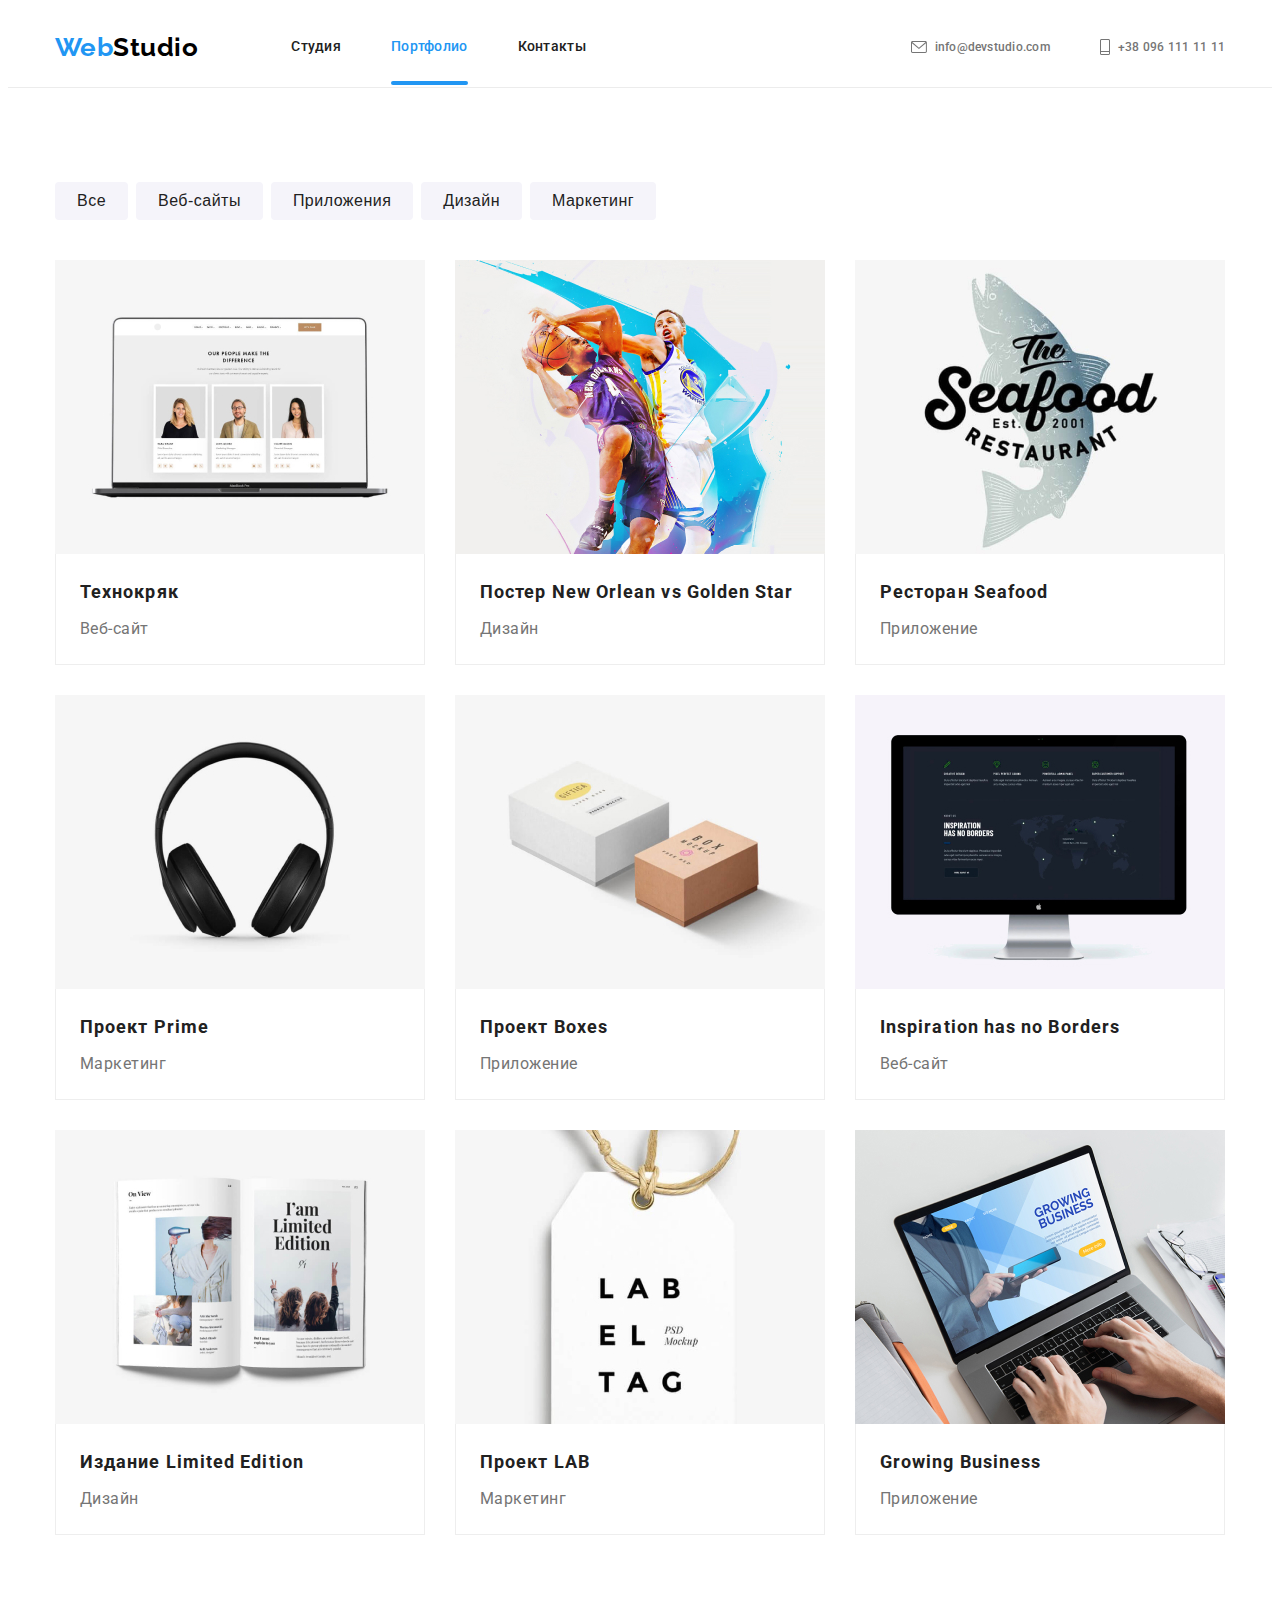
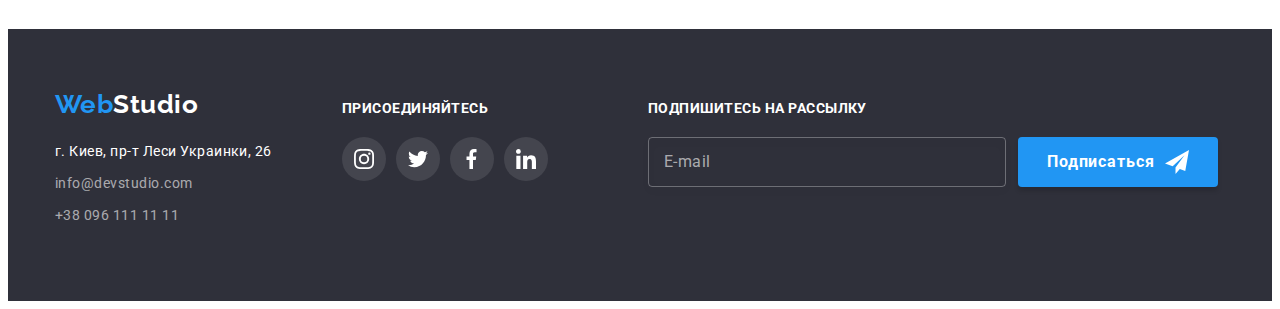
==== commit 5b66d4a0: "v 8.82" ====
--- a/portfolio.html
+++ b/portfolio.html
@@ -156,21 +156,21 @@
                   <div class="portfolio__block-img">
                     <picture>
                       <source
-                        srcset="./images/desktop/Portfolio/Tehnokryak-370.jpg 1x, ./images/desktop/Portfolio/Tehnokryak-740@2x.jpg 2x"
-                        media="(min-width: 1200px)"
-                        type="image/jpeg"
-                      />
-                      <source
-                        srcset="./images/tablet/Portfolio/Tehnokryak-354.jpg 1x, ./images/tablet/Portfolio/Tehnokryak-708@2x.jpg 2x"
-                        media="(min-width: 768px)"
-                        type="image/jpeg"
-                      />
-                      <source
-                        srcset="./images/Portfolio/Tehnokryak-450.jpg 1x, ./images/Portfolio/Tehnokryak-900@2x.jpg 2x"
-                        media="(max-width: 767.98px)"
-                        type="image/jpeg"
-                      />
-                      <img src="./images/Portfolio/Tehnokryak-450.jpg" width="450" alt="Фотографии людей" />
+                        srcset="./images/desktop/portfolio/Tehnokryak-370.jpg 1x, ./images/desktop/portfolio/Tehnokryak-740@2x.jpg 2x"
+                        media="(min-width: 1200px)"
+                        type="image/jpeg"
+                      />
+                      <source
+                        srcset="./images/tablet/portfolio/Tehnokryak-354.jpg 1x, ./images/tablet/portfolio/Tehnokryak-708@2x.jpg 2x"
+                        media="(min-width: 768px)"
+                        type="image/jpeg"
+                      />
+                      <source
+                        srcset="./images/portfolio/Tehnokryak-450.jpg 1x, ./images/portfolio/Tehnokryak-900@2x.jpg 2x"
+                        media="(max-width: 767.98px)"
+                        type="image/jpeg"
+                      />
+                      <img src="./images/portfolio/Tehnokryak-450.jpg" width="450" alt="Фотографии людей" />
                     </picture>                    
                     <div class="portfolio__slider">
                       <p>
@@ -194,21 +194,21 @@
                   <div class="portfolio__block-img">
                     <picture>
                       <source
-                        srcset="./images/desktop/Portfolio/poster_New_Orlean_vs_Golden_Star-370.jpg 1x, ./images/desktop/Portfolio/poster_New_Orlean_vs_Golden_Star-740@2x.jpg 2x"
-                        media="(min-width: 1200px)"
-                        type="image/jpeg"
-                      />
-                      <source
-                        srcset="./images/tablet/Portfolio/poster_New_Orlean_vs_Golden_Star-354.jpg 1x, ./images/tablet/Portfolio/poster_New_Orlean_vs_Golden_Star-708@2x.jpg 2x"
-                        media="(min-width: 768px)"
-                        type="image/jpeg"
-                      />
-                      <source
-                        srcset="./images/Portfolio/poster_New_Orlean_vs_Golden_Star-450.jpg 1x, ./images/Portfolio/poster_New_Orlean_vs_Golden_Star-900@2x.jpg 2x"
-                        media="(max-width: 767.98px)"
-                        type="image/jpeg"
-                      />
-                      <img src="./images/Portfolio/poster_New_Orlean_vs_Golden_Star-450.jpg" width="450" alt="Два баскетбольных игрока борются за мяч" />
+                        srcset="./images/desktop/portfolio/poster_New_Orlean_vs_Golden_Star-370.jpg 1x, ./images/desktop/portfolio/poster_New_Orlean_vs_Golden_Star-740@2x.jpg 2x"
+                        media="(min-width: 1200px)"
+                        type="image/jpeg"
+                      />
+                      <source
+                        srcset="./images/tablet/portfolio/poster_New_Orlean_vs_Golden_Star-354.jpg 1x, ./images/tablet/portfolio/poster_New_Orlean_vs_Golden_Star-708@2x.jpg 2x"
+                        media="(min-width: 768px)"
+                        type="image/jpeg"
+                      />
+                      <source
+                        srcset="./images/portfolio/poster_New_Orlean_vs_Golden_Star-450.jpg 1x, ./images/portfolio/poster_New_Orlean_vs_Golden_Star-900@2x.jpg 2x"
+                        media="(max-width: 767.98px)"
+                        type="image/jpeg"
+                      />
+                      <img src="./images/portfolio/poster_New_Orlean_vs_Golden_Star-450.jpg" width="450" alt="Два баскетбольных игрока борются за мяч" />
                     </picture>     
                     <div class="portfolio__slider">
                       <p></p>
@@ -229,21 +229,21 @@
                   <div class="portfolio__block-img">
                     <picture>
                       <source
-                        srcset="./images/desktop/Portfolio/restaurant_Seafood-370.jpg 1x, ./images/desktop/Portfolio/restaurant_Seafood-740@2x.jpg 2x"
-                        media="(min-width: 1200px)"
-                        type="image/jpeg"
-                      />
-                      <source
-                        srcset="./images/tablet/Portfolio/restaurant_Seafood-354.jpg 1x, ./images/tablet/Portfolio/restaurant_Seafood-708@2x.jpg 2x"
-                        media="(min-width: 768px)"
-                        type="image/jpeg"
-                      />
-                      <source
-                        srcset="./images/Portfolio/restaurant_Seafood-450.jpg 1x, ./images/Portfolio/restaurant_Seafood-900@2x.jpg 2x"
-                        media="(max-width: 767.98px)"
-                        type="image/jpeg"
-                      />
-                      <img src="./images/Portfolio/restaurant_Seafood-450.jpg" width="450" alt="Логотип ресторана" />
+                        srcset="./images/desktop/portfolio/restaurant_Seafood-370.jpg 1x, ./images/desktop/portfolio/restaurant_Seafood-740@2x.jpg 2x"
+                        media="(min-width: 1200px)"
+                        type="image/jpeg"
+                      />
+                      <source
+                        srcset="./images/tablet/portfolio/restaurant_Seafood-354.jpg 1x, ./images/tablet/portfolio/restaurant_Seafood-708@2x.jpg 2x"
+                        media="(min-width: 768px)"
+                        type="image/jpeg"
+                      />
+                      <source
+                        srcset="./images/portfolio/restaurant_Seafood-450.jpg 1x, ./images/portfolio/restaurant_Seafood-900@2x.jpg 2x"
+                        media="(max-width: 767.98px)"
+                        type="image/jpeg"
+                      />
+                      <img src="./images/portfolio/restaurant_Seafood-450.jpg" width="450" alt="Логотип ресторана" />
                     </picture>                         
                     <div class="portfolio__slider">
                       <p></p>
@@ -264,21 +264,21 @@
                   <div class="portfolio__block-img">
                     <picture>
                       <source
-                        srcset="./images/desktop/Portfolio/project_Prime-370.jpg 1x, ./images/desktop/Portfolio/project_Prime-740@2x.jpg 2x"
-                        media="(min-width: 1200px)"
-                        type="image/jpeg"
-                      />
-                      <source
-                        srcset="./images/tablet/Portfolio/project_Prime-354.jpg 1x, ./images/tablet/Portfolio/project_Prime-708@2x.jpg 2x"
-                        media="(min-width: 768px)"
-                        type="image/jpeg"
-                      />
-                      <source
-                        srcset="./images/Portfolio/project_Prime-450.jpg 1x, ./images/Portfolio/project_Prime-900@2x.jpg 2x"
-                        media="(max-width: 767.98px)"
-                        type="image/jpeg"
-                      />
-                      <img src="./images/Portfolio/project_Prime-450.jpg" width="450" alt="Изображены наушники" />
+                        srcset="./images/desktop/portfolio/project_Prime-370.jpg 1x, ./images/desktop/portfolio/project_Prime-740@2x.jpg 2x"
+                        media="(min-width: 1200px)"
+                        type="image/jpeg"
+                      />
+                      <source
+                        srcset="./images/tablet/portfolio/project_Prime-354.jpg 1x, ./images/tablet/portfolio/project_Prime-708@2x.jpg 2x"
+                        media="(min-width: 768px)"
+                        type="image/jpeg"
+                      />
+                      <source
+                        srcset="./images/portfolio/project_Prime-450.jpg 1x, ./images/portfolio/project_Prime-900@2x.jpg 2x"
+                        media="(max-width: 767.98px)"
+                        type="image/jpeg"
+                      />
+                      <img src="./images/portfolio/project_Prime-450.jpg" width="450" alt="Изображены наушники" />
                     </picture>                     
                     <div class="portfolio__slider">
                       <p></p>
@@ -299,21 +299,21 @@
                   <div class="portfolio__block-img">
                     <picture>
                       <source
-                        srcset="./images/desktop/Portfolio/project_Boxes-370.jpg 1x, ./images/desktop/Portfolio/project_Boxes-740@2x.jpg 2x"
-                        media="(min-width: 1200px)"
-                        type="image/jpeg"
-                      />
-                      <source
-                        srcset="./images/tablet/Portfolio/project_Boxes-354.jpg 1x, ./images/tablet/Portfolio/project_Boxes-708@2x.jpg 2x"
-                        media="(min-width: 768px)"
-                        type="image/jpeg"
-                      />
-                      <source
-                        srcset="./images/Portfolio/project_Boxes-450.jpg 1x, ./images/Portfolio/project_Boxes-900@2x.jpg 2x"
-                        media="(max-width: 767.98px)"
-                        type="image/jpeg"
-                      />
-                      <img src="./images/Portfolio/project_Boxes-450.jpg" width="450" alt="Изображены две коробки" />
+                        srcset="./images/desktop/portfolio/project_Boxes-370.jpg 1x, ./images/desktop/portfolio/project_Boxes-740@2x.jpg 2x"
+                        media="(min-width: 1200px)"
+                        type="image/jpeg"
+                      />
+                      <source
+                        srcset="./images/tablet/portfolio/project_Boxes-354.jpg 1x, ./images/tablet/portfolio/project_Boxes-708@2x.jpg 2x"
+                        media="(min-width: 768px)"
+                        type="image/jpeg"
+                      />
+                      <source
+                        srcset="./images/portfolio/project_Boxes-450.jpg 1x, ./images/portfolio/project_Boxes-900@2x.jpg 2x"
+                        media="(max-width: 767.98px)"
+                        type="image/jpeg"
+                      />
+                      <img src="./images/portfolio/project_Boxes-450.jpg" width="450" alt="Изображены две коробки" />
                     </picture>   
                     <div class="portfolio__slider">
                       <p></p>
@@ -334,21 +334,21 @@
                   <div class="portfolio__block-img">
                     <picture>
                       <source
-                        srcset="./images/desktop/Portfolio/Inspiration_has_no_Borders-370.jpg 1x, ./images/desktop/Portfolio/Inspiration_has_no_Borders-740@2x.jpg 2x"
-                        media="(min-width: 1200px)"
-                        type="image/jpeg"
-                      />
-                      <source
-                        srcset="./images/tablet/Portfolio/Inspiration_has_no_Borders-354.jpg 1x, ./images/tablet/Portfolio/Inspiration_has_no_Borders-708@2x.jpg 2x"
-                        media="(min-width: 768px)"
-                        type="image/jpeg"
-                      />
-                      <source
-                        srcset="./images/Portfolio/Inspiration_has_no_Borders-450.jpg 1x, ./images/Portfolio/Inspiration_has_no_Borders-900@2x.jpg 2x"
-                        media="(max-width: 767.98px)"
-                        type="image/jpeg"
-                      />
-                      <img src="./images/Portfolio/Inspiration_has_no_Borders-450.jpg" width="450" alt="Изображение монитора с открытым сайтом на экране" />
+                        srcset="./images/desktop/portfolio/Inspiration_has_no_Borders-370.jpg 1x, ./images/desktop/portfolio/Inspiration_has_no_Borders-740@2x.jpg 2x"
+                        media="(min-width: 1200px)"
+                        type="image/jpeg"
+                      />
+                      <source
+                        srcset="./images/tablet/portfolio/Inspiration_has_no_Borders-354.jpg 1x, ./images/tablet/portfolio/Inspiration_has_no_Borders-708@2x.jpg 2x"
+                        media="(min-width: 768px)"
+                        type="image/jpeg"
+                      />
+                      <source
+                        srcset="./images/portfolio/Inspiration_has_no_Borders-450.jpg 1x, ./images/portfolio/Inspiration_has_no_Borders-900@2x.jpg 2x"
+                        media="(max-width: 767.98px)"
+                        type="image/jpeg"
+                      />
+                      <img src="./images/portfolio/Inspiration_has_no_Borders-450.jpg" width="450" alt="Изображение монитора с открытым сайтом на экране" />
                     </picture>                       
                     <div class="portfolio__slider">
                       <p></p>
@@ -369,21 +369,21 @@
                   <div class="portfolio__block-img">
                     <picture>
                       <source
-                        srcset="./images/desktop/Portfolio/publication_Limited_Edition-370.jpg 1x, ./images/desktop/Portfolio/publication_Limited_Edition-740@2x.jpg 2x"
-                        media="(min-width: 1200px)"
-                        type="image/jpeg"
-                      />
-                      <source
-                        srcset="./images/tablet/Portfolio/publication_Limited_Edition-354.jpg 1x, ./images/tablet/Portfolio/publication_Limited_Edition-708@2x.jpg 2x"
-                        media="(min-width: 768px)"
-                        type="image/jpeg"
-                      />
-                      <source
-                        srcset="./images/Portfolio/publication_Limited_Edition-450.jpg 1x, ./images/Portfolio/publication_Limited_Edition-900@2x.jpg 2x"
-                        media="(max-width: 767.98px)"
-                        type="image/jpeg"
-                      />
-                      <img src="./images/Portfolio/publication_Limited_Edition-450.jpg" width="450" alt="Изображение каталога" />
+                        srcset="./images/desktop/portfolio/publication_Limited_Edition-370.jpg 1x, ./images/desktop/portfolio/publication_Limited_Edition-740@2x.jpg 2x"
+                        media="(min-width: 1200px)"
+                        type="image/jpeg"
+                      />
+                      <source
+                        srcset="./images/tablet/portfolio/publication_Limited_Edition-354.jpg 1x, ./images/tablet/portfolio/publication_Limited_Edition-708@2x.jpg 2x"
+                        media="(min-width: 768px)"
+                        type="image/jpeg"
+                      />
+                      <source
+                        srcset="./images/portfolio/publication_Limited_Edition-450.jpg 1x, ./images/portfolio/publication_Limited_Edition-900@2x.jpg 2x"
+                        media="(max-width: 767.98px)"
+                        type="image/jpeg"
+                      />
+                      <img src="./images/portfolio/publication_Limited_Edition-450.jpg" width="450" alt="Изображение каталога" />
                     </picture>                       
                     <div class="portfolio__slider">
                       <p></p>
@@ -399,26 +399,26 @@
               </a>
             </li>
             <li class="portfolio__item">
-              <a class="link portfolio__link" href=""
-                ><div class="portfolio__block-card">
-                  <div class="portfolio__block-img">
-                    <picture>
-                      <source
-                        srcset="./images/desktop/Portfolio/project_LAB-370.jpg 1x, ./images/desktop/Portfolio/project_LAB-740@2x.jpg 2x"
-                        media="(min-width: 1200px)"
-                        type="image/jpeg"
-                      />
-                      <source
-                        srcset="./images/tablet/Portfolio/project_LAB-354.jpg 1x, ./images/tablet/Portfolio/project_LAB-708@2x.jpg 2x"
-                        media="(min-width: 768px)"
-                        type="image/jpeg"
-                      />
-                      <source
-                        srcset="./images/Portfolio/project_LAB-450.jpg 1x, ./images/Portfolio/project_LAB-900@2x.jpg 2x"
-                        media="(max-width: 767.98px)"
-                        type="image/jpeg"
-                      />
-                      <img src="./images/Portfolio/project_LAB-450.jpg" width="450" alt="Избражена бирка с названием проекта" />
+              <a class="link portfolio__link" href="">
+                <div class="portfolio__block-card">
+                  <div class="portfolio__block-img">
+                    <picture>
+                      <source
+                        srcset="./images/desktop/portfolio/project_LAB-370.jpg 1x, ./images/desktop/portfolio/project_LAB-740@2x.jpg 2x"
+                        media="(min-width: 1200px)"
+                        type="image/jpeg"
+                      />
+                      <source
+                        srcset="./images/tablet/portfolio/project_LAB-354.jpg 1x, ./images/tablet/portfolio/project_LAB-708@2x.jpg 2x"
+                        media="(min-width: 768px)"
+                        type="image/jpeg"
+                      />
+                      <source
+                        srcset="./images/portfolio/project_LAB-450.jpg 1x, ./images/portfolio/project_LAB-900@2x.jpg 2x"
+                        media="(max-width: 767.98px)"
+                        type="image/jpeg"
+                      />
+                      <img src="./images/portfolio/project_LAB-450.jpg" width="450" alt="Избражена бирка с названием проекта" />
                     </picture>                       
                     <div class="portfolio__slider">
                       <p></p>
@@ -439,21 +439,21 @@
                   <div class="portfolio__block-img">
                     <picture>
                       <source
-                        srcset="./images/desktop/Portfolio/Growing_Business-370.jpg 1x, ./images/desktop/Portfolio/Growing_Business-740@2x.jpg 2x"
-                        media="(min-width: 1200px)"
-                        type="image/jpeg"
-                      />
-                      <source
-                        srcset="./images/tablet/Portfolio/Growing_Business-354.jpg 1x, ./images/tablet/Portfolio/Growing_Business-708@2x.jpg 2x"
-                        media="(min-width: 768px)"
-                        type="image/jpeg"
-                      />
-                      <source
-                        srcset="./images/Portfolio/Growing_Business-450.jpg 1x, ./images/Portfolio/Growing_Business-900@2x.jpg 2x"
-                        media="(max-width: 767.98px)"
-                        type="image/jpeg"
-                      />
-                      <img src="./images/Portfolio/Growing_Business-450.jpg" width="450" alt="Изображен ноутбук, а на экране открыт сайт компании" />
+                        srcset="./images/desktop/portfolio/Growing_Business-370.jpg 1x, ./images/desktop/portfolio/Growing_Business-740@2x.jpg 2x"
+                        media="(min-width: 1200px)"
+                        type="image/jpeg"
+                      />
+                      <source
+                        srcset="./images/tablet/portfolio/Growing_Business-354.jpg 1x, ./images/tablet/portfolio/Growing_Business-708@2x.jpg 2x"
+                        media="(min-width: 768px)"
+                        type="image/jpeg"
+                      />
+                      <source
+                        srcset="./images/portfolio/Growing_Business-450.jpg 1x, ./images/portfolio/Growing_Business-900@2x.jpg 2x"
+                        media="(max-width: 767.98px)"
+                        type="image/jpeg"
+                      />
+                      <img src="./images/portfolio/Growing_Business-450.jpg" width="450" alt="Изображен ноутбук, а на экране открыт сайт компании" />
                     </picture>                       
                     <div class="portfolio__slider">
                       <p></p>
